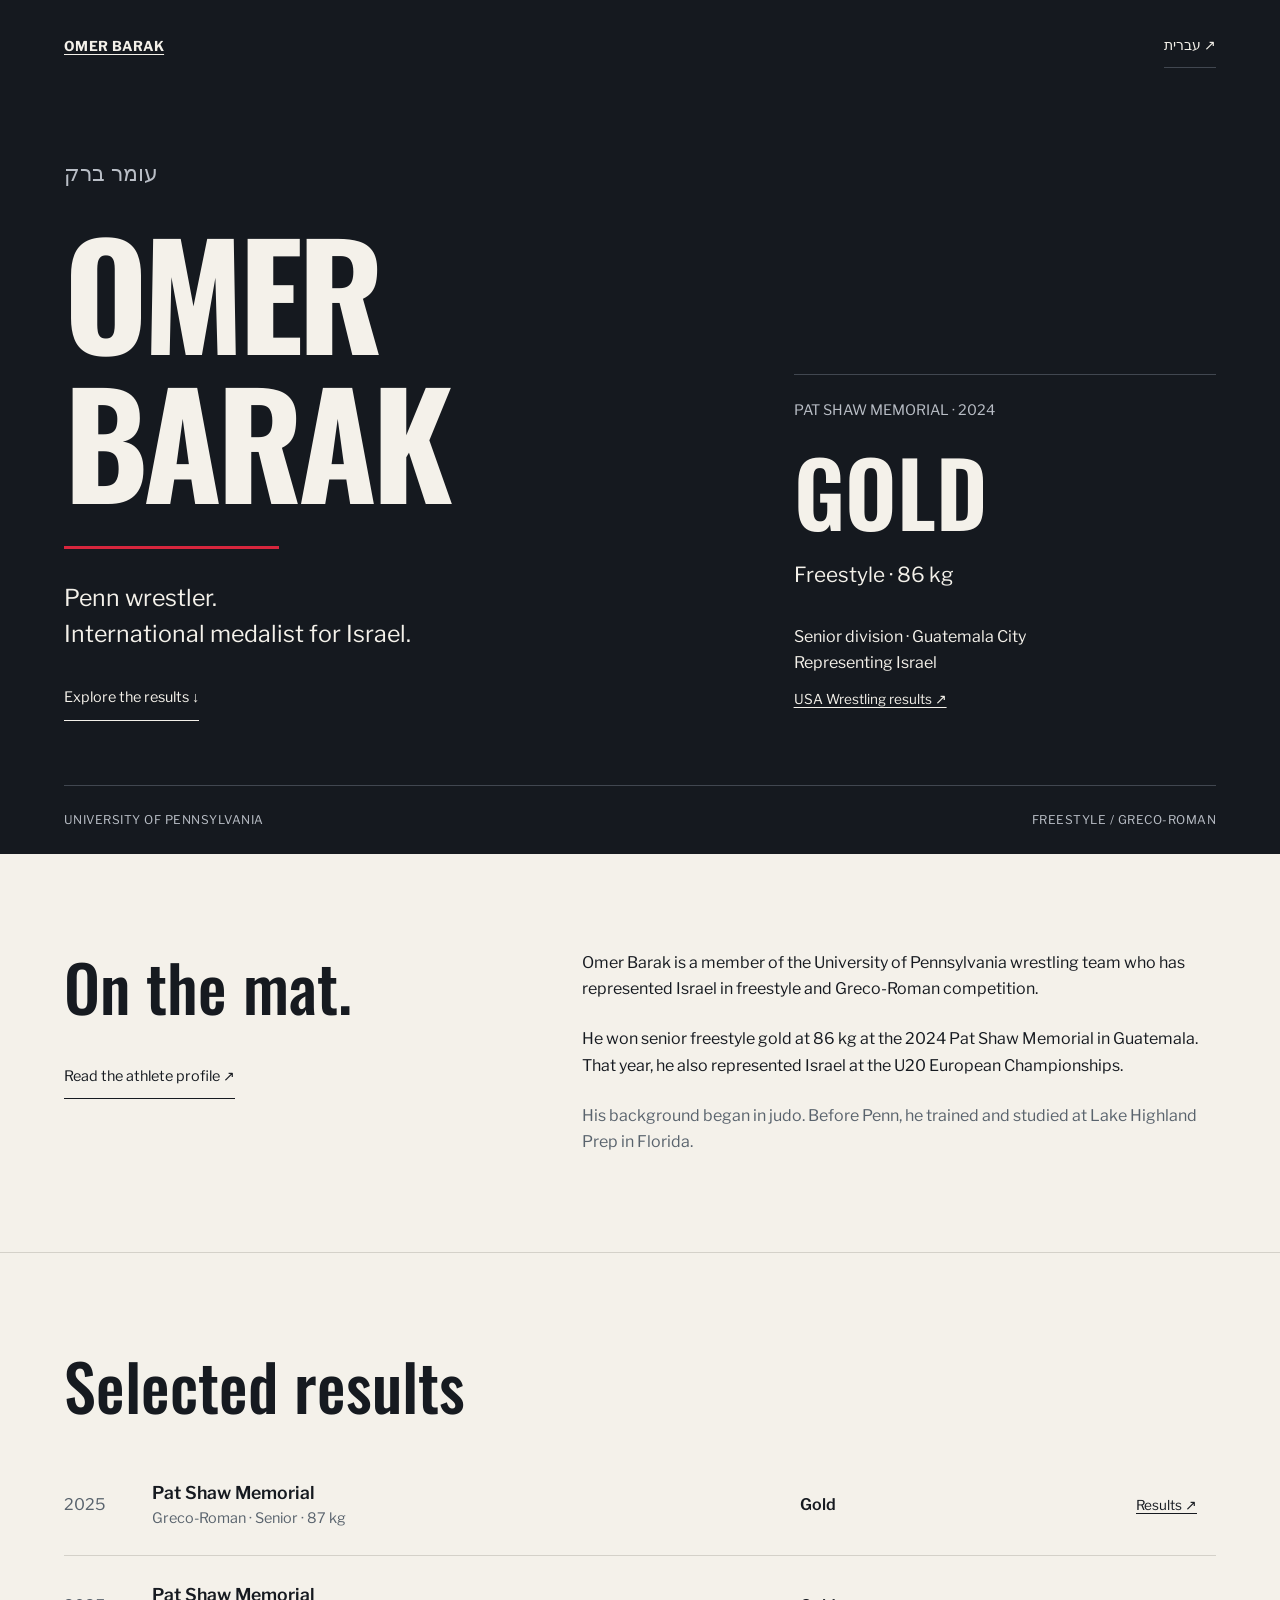
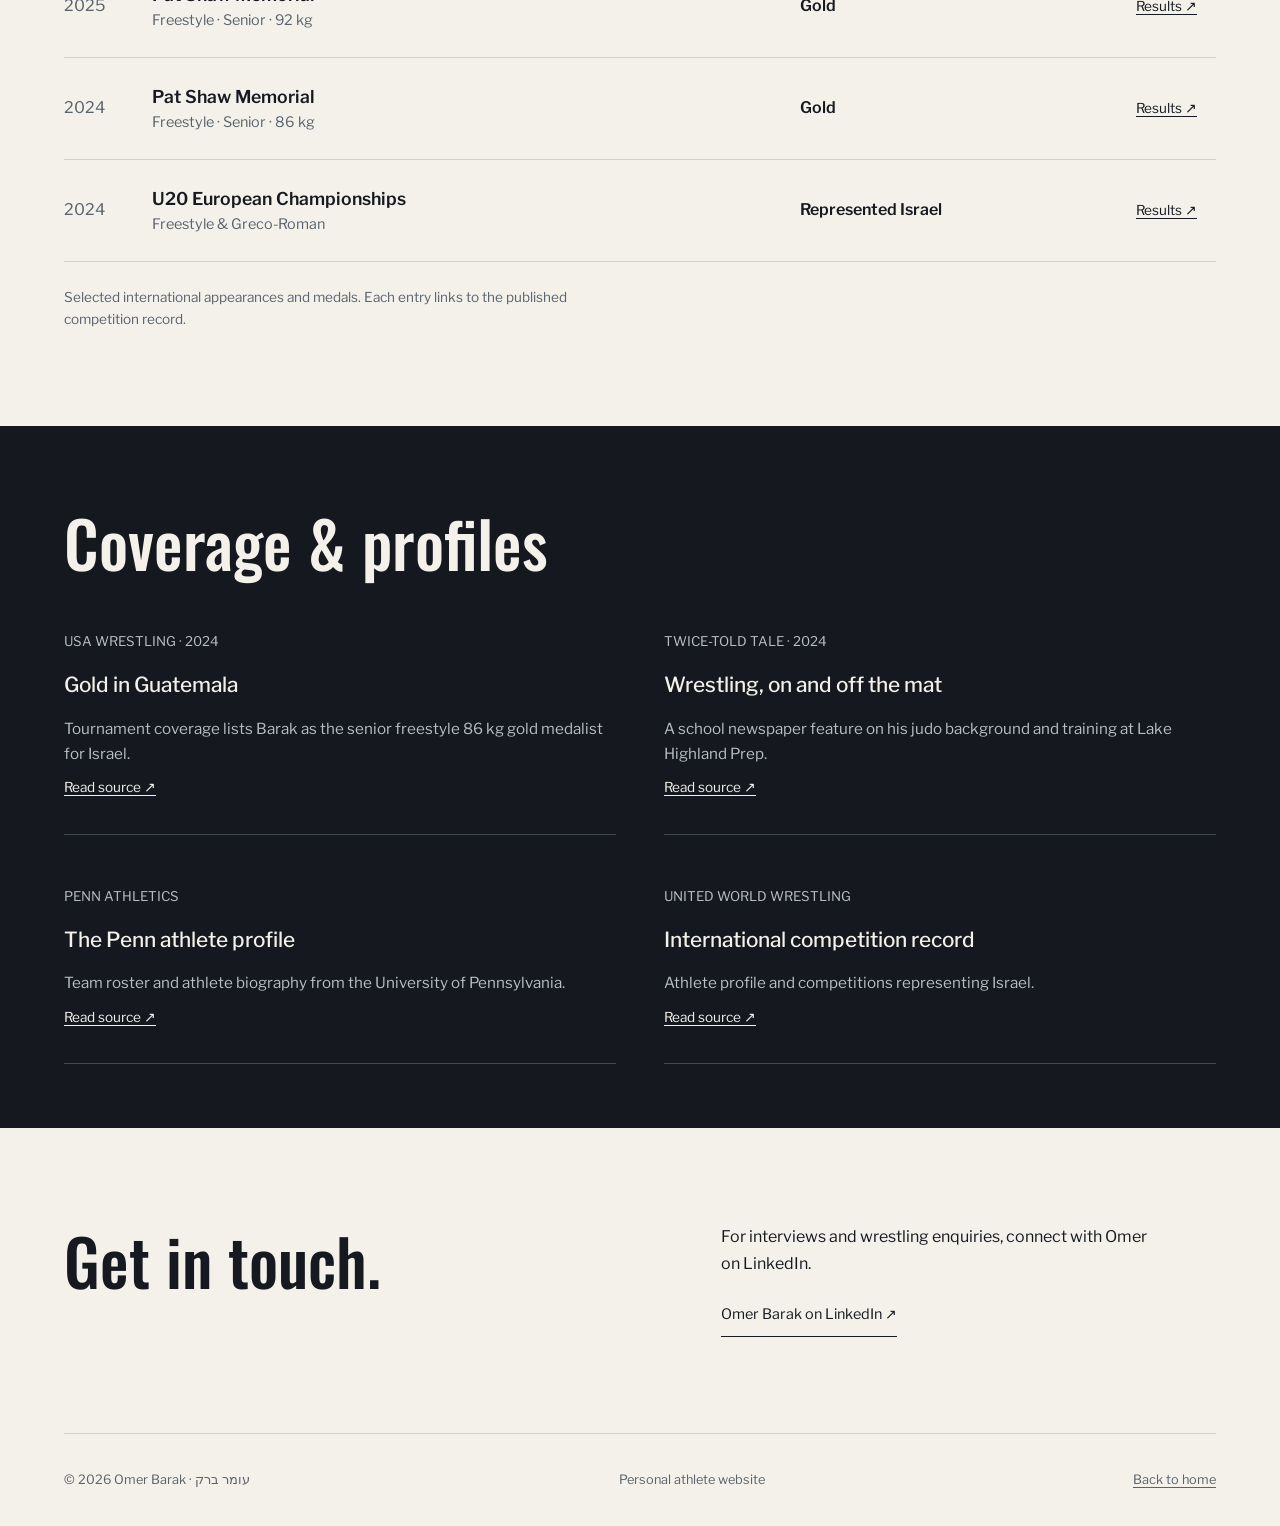
==== index.html @ 81576418 "Build bilingual Omer Barak athlete website" ====
<!doctype html>
<html lang="en" dir="ltr">
<head><meta charset="utf-8"><meta name="viewport" content="width=device-width,initial-scale=1">
<title>Omer Barak | Penn wrestler &amp; international medalist for Israel</title><meta name="description" content="Omer Barak (עומר ברק), Penn wrestler and international medalist for Israel. Explore his biography, official competition results and published coverage."><meta name="robots" content="index,follow">
<link rel="canonical" href="https://omerbarak2005.github.io/omer-barak-wrestling/"><link rel="alternate" hreflang="en" href="https://omerbarak2005.github.io/omer-barak-wrestling/"><link rel="alternate" hreflang="he" href="https://omerbarak2005.github.io/omer-barak-wrestling/he/"><link rel="alternate" hreflang="x-default" href="https://omerbarak2005.github.io/omer-barak-wrestling/">
<meta property="og:type" content="profile"><meta property="og:title" content="Omer Barak | Penn wrestler &amp; international medalist for Israel"><meta property="og:description" content="Omer Barak (עומר ברק), Penn wrestler and international medalist for Israel. Explore his biography, official competition results and published coverage."><meta property="og:url" content="https://omerbarak2005.github.io/omer-barak-wrestling/"><meta property="og:site_name" content="Omer Barak"><meta property="og:locale" content="en_US"><meta name="twitter:card" content="summary_large_image"><meta property="og:image" content="https://omerbarak2005.github.io/omer-barak-wrestling/social.png"><meta property="og:image:width" content="1200"><meta property="og:image:height" content="630"><meta property="og:image:alt" content="Omer Barak, Penn wrestling and Israel">
<link rel="icon" href="favicon.svg" type="image/svg+xml"><link rel="preconnect" href="https://fonts.googleapis.com"><link rel="preconnect" href="https://fonts.gstatic.com" crossorigin><link href="https://fonts.googleapis.com/css2?family=Libre+Franklin:wght@400;500;600;700&family=Oswald:wght@500;600;700&display=swap" rel="stylesheet"><link rel="stylesheet" href="style.css">
<script type="application/ld+json">{"@context": "https://schema.org", "@graph": [{"@type": "Person", "@id": "https://omerbarak2005.github.io/omer-barak-wrestling/#omer-barak", "name": "Omer Barak", "alternateName": "עומר ברק", "url": "https://omerbarak2005.github.io/omer-barak-wrestling/", "description": "Penn wrestler who has represented Israel internationally.", "memberOf": {"@type": "SportsTeam", "name": "University of Pennsylvania Wrestling"}, "sameAs": ["https://pennathletics.com/sports/wrestling/roster/omer-barak/26127", "https://uww.org/athletes-results/omer-barak-195682-profile", "https://www.linkedin.com/in/omerbarak2005"]}, {"@type": "ProfilePage", "@id": "https://omerbarak2005.github.io/omer-barak-wrestling/#page", "url": "https://omerbarak2005.github.io/omer-barak-wrestling/", "inLanguage": "en", "name": "Omer Barak | Penn wrestler & international medalist for Israel", "mainEntity": {"@id": "https://omerbarak2005.github.io/omer-barak-wrestling/#omer-barak"}}]}</script></head>
<body><a class="skip" href="#main">Skip to content</a>
<div class="dark"><header class="wrap nav"><a class="wordmark" href="./" dir="ltr">OMER BARAK</a><a class="lang" href="he/" lang="he">עברית ↗</a></header></div>
<main id="main"><div class="dark"><section class="wrap hero" aria-label="Athlete profile"><div><p class="name-he" lang="he">עומר ברק</p><h1 dir="ltr"><span>OMER</span><span>BARAK</span></h1><div class="baseline"></div><p class="lead">Penn wrestler.<br>International medalist for Israel.</p><a href="#results" class="button">Explore the results ↓</a></div><aside class="result-focus"><p class="event">PAT SHAW MEMORIAL · 2024</p><strong>GOLD</strong><p class="weight">Freestyle · 86 kg</p><p>Senior division · Guatemala City<br>Representing Israel</p><a href="https://www.themat.com/news/2024/june/08/lavallee-conner-claim-golds-as-five-usa-athletes-win-medal-at-pat-shaw-memorial-in-guatemala" class="source">USA Wrestling results ↗</a></aside></section><div class="wrap"><div class="hero-bottom"><span>UNIVERSITY OF PENNSYLVANIA</span><span>FREESTYLE / GRECO-ROMAN</span></div></div></div>
<section class="wrap section intro"><div><h2>On the mat.</h2><a href="profile/" class="button">Read the athlete profile ↗</a></div><div><p>Omer Barak is a member of the University of Pennsylvania wrestling team who has represented Israel in freestyle and Greco-Roman competition.</p><p>He won senior freestyle gold at 86 kg at the 2024 Pat Shaw Memorial in Guatemala. That year, he also represented Israel at the U20 European Championships.</p><p class="secondary">His background began in judo. Before Penn, he trained and studied at Lake Highland Prep in Florida.</p></div></section>
<section class="wrap section results" id="results"><h2>Selected results</h2><div class="result-row"><span class="result-year">2025</span><div class="result-main"><h3>Pat Shaw Memorial</h3><p>Greco-Roman · Senior · 87 kg</p></div><span class="placing">Gold</span><a href="https://whatsmat.uww.org/daten.php?spid=5191899110E047649A017F557B4423ED" class="source">Results ↗</a></div><div class="result-row"><span class="result-year">2025</span><div class="result-main"><h3>Pat Shaw Memorial</h3><p>Freestyle · Senior · 92 kg</p></div><span class="placing">Gold</span><a href="https://whatsmat.uww.org/daten.php?spid=5191899110E047649A017F557B4423ED" class="source">Results ↗</a></div><div class="result-row"><span class="result-year">2024</span><div class="result-main"><h3>Pat Shaw Memorial</h3><p>Freestyle · Senior · 86 kg</p></div><span class="placing">Gold</span><a href="https://www.themat.com/news/2024/june/08/lavallee-conner-claim-golds-as-five-usa-athletes-win-medal-at-pat-shaw-memorial-in-guatemala" class="source">Results ↗</a></div><div class="result-row"><span class="result-year">2024</span><div class="result-main"><h3>U20 European Championships</h3><p>Freestyle & Greco-Roman</p></div><span class="placing">Represented Israel</span><a href="https://whatsmat.uww.org/daten.php?spid=5191899110E047649A017F557B4423ED" class="source">Results ↗</a></div><p class="section-note">Selected international appearances and medals. Each entry links to the published competition record.</p></section>
<section class="dark coverage"><div class="wrap"><h2>Coverage & profiles</h2><div class="coverage-grid"><div class="coverage-item"><small>USA WRESTLING · 2024</small><h3>Gold in Guatemala</h3><p>Tournament coverage lists Barak as the senior freestyle 86 kg gold medalist for Israel.</p><a href="https://www.themat.com/news/2024/june/08/lavallee-conner-claim-golds-as-five-usa-athletes-win-medal-at-pat-shaw-memorial-in-guatemala" class="source">Read source ↗</a></div><div class="coverage-item"><small>TWICE-TOLD TALE · 2024</small><h3>Wrestling, on and off the mat</h3><p>A school newspaper feature on his judo background and training at Lake Highland Prep.</p><a href="https://resources.finalsite.net/images/v1709041255/lhpsorg/sykvbr8eqyfkzq1mrn2i/Twice-ToldTale-March-2024.pdf#page=8" class="source">Read source ↗</a></div><div class="coverage-item"><small>PENN ATHLETICS</small><h3>The Penn athlete profile</h3><p>Team roster and athlete biography from the University of Pennsylvania.</p><a href="https://pennathletics.com/sports/wrestling/roster/omer-barak/26127" class="source">Read source ↗</a></div><div class="coverage-item"><small>UNITED WORLD WRESTLING</small><h3>International competition record</h3><p>Athlete profile and competitions representing Israel.</p><a href="https://uww.org/athletes-results/omer-barak-195682-profile" class="source">Read source ↗</a></div></div></div></section>
<section class="wrap section contact"><h2>Get in touch.</h2><div><p>For interviews and wrestling enquiries, connect with Omer on LinkedIn.</p><a href="https://www.linkedin.com/in/omerbarak2005" class="button">Omer Barak on LinkedIn ↗</a></div></section></main>
<div class="wrap"><footer><span dir="ltr">© 2026 Omer Barak · עומר ברק</span><span>Personal athlete website</span><a href="./" class="">Back to home</a></footer></div></body></html>
---- style.css ----
/* Hallmark: Split Studio; editorial; Founder/Sport; N9 edge nav; Ft2 inline footer.
   Audience: people researching Omer; purpose: athlete identity and sourced results.
   Pre-emit critique: P5 H5 E4 S4 R5 V4. */
@import url('./tokens.css');
* { box-sizing: border-box; }
html { overflow-x: clip; scroll-behavior: smooth; }
body { margin: 0; overflow-x: clip; color: var(--color-ink); background: var(--color-paper); font-family: var(--font-body); font-size: 1rem; line-height: 1.65; -webkit-font-smoothing: antialiased; }
body:lang(he) { font-family: var(--font-hebrew); }
a { color: inherit; text-underline-offset: .25em; }
a:hover { text-decoration-thickness: 2px; }
a:active { opacity: .75; }
a:focus-visible { outline: 3px solid var(--color-focus); outline-offset: 5px; }
a[aria-disabled=true] { opacity: .5; pointer-events: none; }
h1,h2,h3,p,figure { margin: 0; }
h1,h2,h3 { font-style: normal; text-wrap: balance; overflow-wrap: anywhere; min-width: 0; }
p { text-wrap: pretty; }
.wrap { width: min(100%, 1440px); margin-inline: auto; padding-inline: var(--gutter); }
.dark { background: var(--color-dark); color: var(--color-paper); }
.skip { position: absolute; inset-block-start: -100px; inset-inline-start: var(--gutter); background: var(--color-paper); color: var(--color-ink); padding: var(--space-sm); z-index: 10; }
.skip:focus { inset-block-start: var(--space-sm); }
.nav { display: flex; align-items: center; justify-content: space-between; gap: var(--space-sm); padding-block: var(--space-md); }
.wordmark { font-weight: 700; font-size: .85rem; letter-spacing: .03em; }
.nav a, .button, footer a { display: inline-flex; align-items: center; min-height: 44px; white-space: nowrap; }
.lang { font-size: .9rem; text-decoration: none; border-bottom: 1px solid var(--color-dark-rule); }
.hero { padding-block: var(--space-xl) var(--space-2xl); display: grid; gap: var(--space-xl); }
.hero h1 { font-family: var(--font-display); font-size: clamp(5rem, 11.2vw, 10.75rem); font-weight: 700; line-height: 1.04; letter-spacing: -.035em; }
.hero h1 span { display: block; }
.name-he { font-family: var(--font-hebrew); font-size: 1.35rem; color: var(--color-muted-dark); margin-block-end: var(--space-md); }
.baseline { width: 34%; height: 3px; background: var(--color-accent); margin-block: var(--space-lg); }
.lead { font-size: clamp(1.1rem, 2vw, 1.45rem); max-width: 32rem; line-height: 1.55; }
.hero .button { margin-block-start: var(--space-md); }
.button { text-decoration: none; gap: var(--space-sm); padding-block: var(--space-xs); font-size: .9rem; border-bottom: 1px solid currentColor; transition: transform var(--dur-micro) var(--ease-out); }
.button:active { transform: scale(.96); }
.result-focus { align-self: end; border-top: 1px solid var(--color-dark-rule); padding-block-start: var(--space-md); }
.result-focus .event { color: var(--color-muted-dark); font-size: .9rem; }
.result-focus strong { display: block; font-family: var(--font-display); font-size: clamp(4.5rem, 7vw, 7rem); font-weight: 600; line-height: 1.15; margin-block: var(--space-sm); }
.result-focus .weight { font-size: 1.3rem; margin-block-end: var(--space-lg); }
.source { display: inline-flex; min-height: 44px; align-items: center; font-size: .85rem; }
.hero-bottom { display: flex; justify-content: space-between; gap: var(--space-sm); flex-wrap: wrap; border-top: 1px solid var(--color-dark-rule); padding-block: var(--space-md); color: var(--color-muted-dark); font-size: .75rem; letter-spacing: .04em; }
.section { padding-block: var(--space-2xl); }
.section h2 { font-family: var(--font-display); font-size: clamp(2.5rem, 5vw, 4rem); font-weight: 500; line-height: 1.15; margin-block-end: var(--space-lg); }
:lang(he) .section h2, :lang(he) .article h1 { font-family: var(--font-hebrew); font-weight: 700; }
.intro { display: grid; gap: var(--space-lg); }
.intro p { max-width: 60ch; }
.intro p+p { margin-block-start: var(--space-md); }
.secondary { color: var(--color-muted); }
.results { border-top: 1px solid var(--color-rule); }
.result-row { display: grid; grid-template-columns: 3.5rem minmax(0,1fr); gap: var(--space-xs) var(--space-md); padding-block: var(--space-md); border-bottom: 1px solid var(--color-rule); font-variant-numeric: tabular-nums; }
.result-year { color: var(--color-muted); }
.result-main h3 { font-size: 1.1rem; font-weight: 600; }
.result-main p { color: var(--color-muted); font-size: .9rem; }
.placing { grid-column: 2; font-weight: 600; }
.result-row .source { grid-column: 2; }
.section-note { font-size: .85rem; color: var(--color-muted); margin-block-start: var(--space-md); max-width: 65ch; }
.coverage { padding-block: var(--space-2xl); }
.coverage h2 { font-family: var(--font-display); font-size: clamp(2.5rem,5vw,4rem); font-weight: 500; margin-block-end: var(--space-lg); }
.coverage:lang(he) h2 { font-family: var(--font-hebrew); }
.coverage-grid { display: grid; gap: var(--space-lg); }
.coverage-item { padding-block-end: var(--space-md); border-bottom: 1px solid var(--color-dark-rule); }
.coverage-item small { color: var(--color-muted-dark); }
.coverage-item h3 { font-size: 1.3rem; margin-block: var(--space-sm); line-height: 1.4; font-weight: 500; }
.coverage-item p { color: var(--color-muted-dark); font-size: .95rem; }
.contact { display: flex; justify-content: space-between; align-items: start; flex-wrap: wrap; gap: var(--space-lg); }
.contact h2 { margin: 0; }
.contact p { max-width: 45ch; margin-block-end: var(--space-sm); }
footer { border-top: 1px solid var(--color-rule); display: flex; flex-wrap: wrap; justify-content: space-between; align-items: center; gap: var(--space-sm); padding-block: var(--space-md); font-size: .8rem; color: var(--color-muted); }
.article { max-width: 54rem; margin: auto; padding-block: var(--space-2xl); }
.article h1 { font-family: var(--font-display); font-size: clamp(2.5rem,6vw,4.8rem); line-height: 1.15; margin-block: var(--space-md) var(--space-xl); }
.article p { margin-block: var(--space-md); max-width: 65ch; }
.article .byline { color: var(--color-muted); font-size: .85rem; }
.article h2 { font-size: 1.35rem; margin-block-start: var(--space-xl); }
.article li { margin-block: var(--space-sm); }
@media(min-width:48rem) {
 .hero { grid-template-columns: minmax(0,1.5fr) minmax(0,1fr); gap: var(--space-3xl); padding-block: var(--space-2xl); }
 .intro { grid-template-columns: minmax(0,1fr) minmax(0,1.5fr); gap: var(--space-3xl); }
 .result-row { grid-template-columns: 4rem minmax(0,2fr) minmax(0,1fr) 5rem; align-items:center; }
 .placing,.result-row .source { grid-column: auto; }
 .coverage-grid { grid-template-columns: repeat(2,minmax(0,1fr)); gap: var(--space-xl); }
 .section { padding-block: var(--space-3xl); }
}
@media(prefers-reduced-motion:reduce) { html { scroll-behavior:auto; } *,*::before,*::after { transition:none!important; animation:none!important; } .button:active { transform:none; } }
@media print { .dark { background:var(--color-paper); color:var(--color-ink); } .nav,.hero-bottom,.button { display:none; } .section,.coverage { padding-block:var(--space-lg); } }
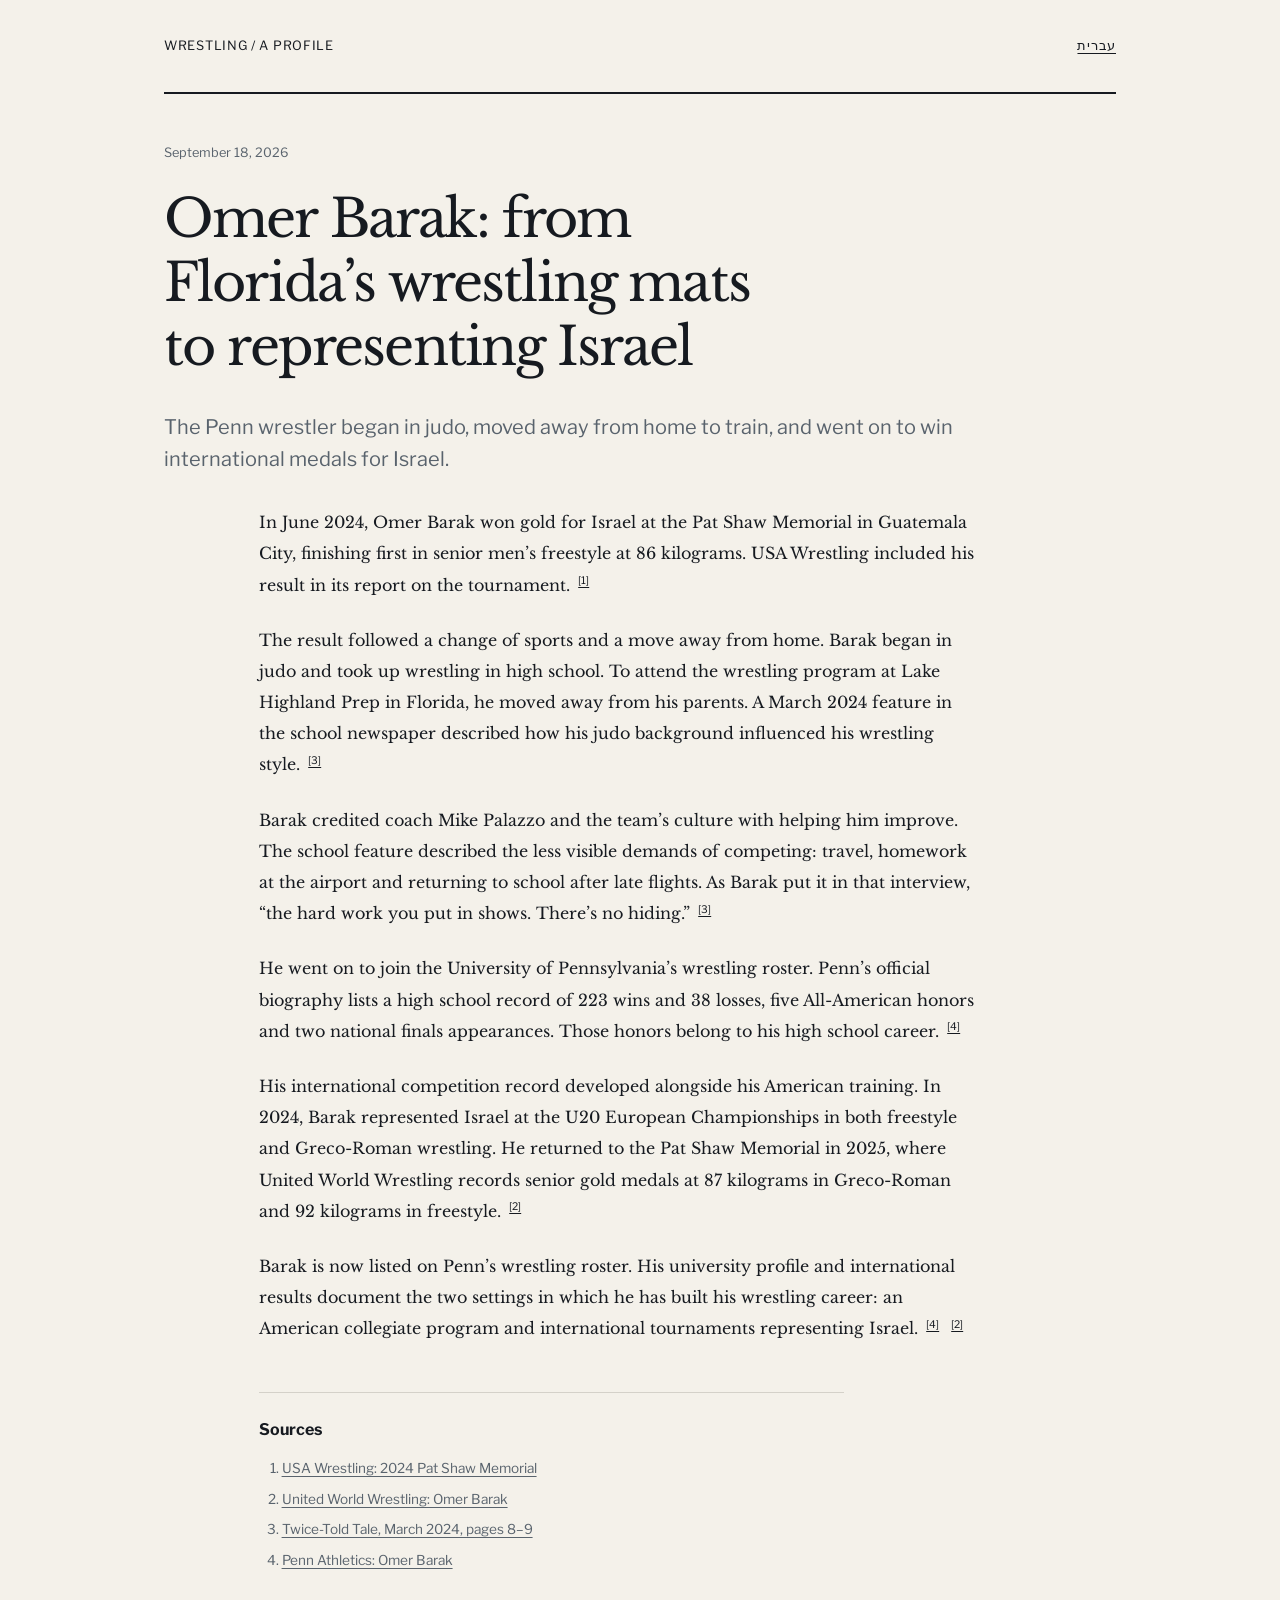
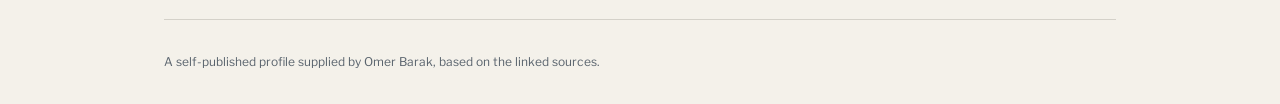
==== commit 6e897d81: "Replace athlete portfolio with bilingual feature article" ====
--- a/index.html
+++ b/index.html
@@ -1,16 +1,6 @@
-<!doctype html>
-<html lang="en" dir="ltr">
-<head><meta charset="utf-8"><meta name="viewport" content="width=device-width,initial-scale=1">
-<title>Omer Barak | Penn wrestler &amp; international medalist for Israel</title><meta name="description" content="Omer Barak (עומר ברק), Penn wrestler and international medalist for Israel. Explore his biography, official competition results and published coverage."><meta name="robots" content="index,follow">
-<link rel="canonical" href="https://omerbarak2005.github.io/omer-barak-wrestling/"><link rel="alternate" hreflang="en" href="https://omerbarak2005.github.io/omer-barak-wrestling/"><link rel="alternate" hreflang="he" href="https://omerbarak2005.github.io/omer-barak-wrestling/he/"><link rel="alternate" hreflang="x-default" href="https://omerbarak2005.github.io/omer-barak-wrestling/">
-<meta property="og:type" content="profile"><meta property="og:title" content="Omer Barak | Penn wrestler &amp; international medalist for Israel"><meta property="og:description" content="Omer Barak (עומר ברק), Penn wrestler and international medalist for Israel. Explore his biography, official competition results and published coverage."><meta property="og:url" content="https://omerbarak2005.github.io/omer-barak-wrestling/"><meta property="og:site_name" content="Omer Barak"><meta property="og:locale" content="en_US"><meta name="twitter:card" content="summary_large_image"><meta property="og:image" content="https://omerbarak2005.github.io/omer-barak-wrestling/social.png"><meta property="og:image:width" content="1200"><meta property="og:image:height" content="630"><meta property="og:image:alt" content="Omer Barak, Penn wrestling and Israel">
-<link rel="icon" href="favicon.svg" type="image/svg+xml"><link rel="preconnect" href="https://fonts.googleapis.com"><link rel="preconnect" href="https://fonts.gstatic.com" crossorigin><link href="https://fonts.googleapis.com/css2?family=Libre+Franklin:wght@400;500;600;700&family=Oswald:wght@500;600;700&display=swap" rel="stylesheet"><link rel="stylesheet" href="style.css">
-<script type="application/ld+json">{"@context": "https://schema.org", "@graph": [{"@type": "Person", "@id": "https://omerbarak2005.github.io/omer-barak-wrestling/#omer-barak", "name": "Omer Barak", "alternateName": "עומר ברק", "url": "https://omerbarak2005.github.io/omer-barak-wrestling/", "description": "Penn wrestler who has represented Israel internationally.", "memberOf": {"@type": "SportsTeam", "name": "University of Pennsylvania Wrestling"}, "sameAs": ["https://pennathletics.com/sports/wrestling/roster/omer-barak/26127", "https://uww.org/athletes-results/omer-barak-195682-profile", "https://www.linkedin.com/in/omerbarak2005"]}, {"@type": "ProfilePage", "@id": "https://omerbarak2005.github.io/omer-barak-wrestling/#page", "url": "https://omerbarak2005.github.io/omer-barak-wrestling/", "inLanguage": "en", "name": "Omer Barak | Penn wrestler & international medalist for Israel", "mainEntity": {"@id": "https://omerbarak2005.github.io/omer-barak-wrestling/#omer-barak"}}]}</script></head>
-<body><a class="skip" href="#main">Skip to content</a>
-<div class="dark"><header class="wrap nav"><a class="wordmark" href="./" dir="ltr">OMER BARAK</a><a class="lang" href="he/" lang="he">עברית ↗</a></header></div>
-<main id="main"><div class="dark"><section class="wrap hero" aria-label="Athlete profile"><div><p class="name-he" lang="he">עומר ברק</p><h1 dir="ltr"><span>OMER</span><span>BARAK</span></h1><div class="baseline"></div><p class="lead">Penn wrestler.<br>International medalist for Israel.</p><a href="#results" class="button">Explore the results ↓</a></div><aside class="result-focus"><p class="event">PAT SHAW MEMORIAL · 2024</p><strong>GOLD</strong><p class="weight">Freestyle · 86 kg</p><p>Senior division · Guatemala City<br>Representing Israel</p><a href="https://www.themat.com/news/2024/june/08/lavallee-conner-claim-golds-as-five-usa-athletes-win-medal-at-pat-shaw-memorial-in-guatemala" class="source">USA Wrestling results ↗</a></aside></section><div class="wrap"><div class="hero-bottom"><span>UNIVERSITY OF PENNSYLVANIA</span><span>FREESTYLE / GRECO-ROMAN</span></div></div></div>
-<section class="wrap section intro"><div><h2>On the mat.</h2><a href="profile/" class="button">Read the athlete profile ↗</a></div><div><p>Omer Barak is a member of the University of Pennsylvania wrestling team who has represented Israel in freestyle and Greco-Roman competition.</p><p>He won senior freestyle gold at 86 kg at the 2024 Pat Shaw Memorial in Guatemala. That year, he also represented Israel at the U20 European Championships.</p><p class="secondary">His background began in judo. Before Penn, he trained and studied at Lake Highland Prep in Florida.</p></div></section>
-<section class="wrap section results" id="results"><h2>Selected results</h2><div class="result-row"><span class="result-year">2025</span><div class="result-main"><h3>Pat Shaw Memorial</h3><p>Greco-Roman · Senior · 87 kg</p></div><span class="placing">Gold</span><a href="https://whatsmat.uww.org/daten.php?spid=5191899110E047649A017F557B4423ED" class="source">Results ↗</a></div><div class="result-row"><span class="result-year">2025</span><div class="result-main"><h3>Pat Shaw Memorial</h3><p>Freestyle · Senior · 92 kg</p></div><span class="placing">Gold</span><a href="https://whatsmat.uww.org/daten.php?spid=5191899110E047649A017F557B4423ED" class="source">Results ↗</a></div><div class="result-row"><span class="result-year">2024</span><div class="result-main"><h3>Pat Shaw Memorial</h3><p>Freestyle · Senior · 86 kg</p></div><span class="placing">Gold</span><a href="https://www.themat.com/news/2024/june/08/lavallee-conner-claim-golds-as-five-usa-athletes-win-medal-at-pat-shaw-memorial-in-guatemala" class="source">Results ↗</a></div><div class="result-row"><span class="result-year">2024</span><div class="result-main"><h3>U20 European Championships</h3><p>Freestyle & Greco-Roman</p></div><span class="placing">Represented Israel</span><a href="https://whatsmat.uww.org/daten.php?spid=5191899110E047649A017F557B4423ED" class="source">Results ↗</a></div><p class="section-note">Selected international appearances and medals. Each entry links to the published competition record.</p></section>
-<section class="dark coverage"><div class="wrap"><h2>Coverage & profiles</h2><div class="coverage-grid"><div class="coverage-item"><small>USA WRESTLING · 2024</small><h3>Gold in Guatemala</h3><p>Tournament coverage lists Barak as the senior freestyle 86 kg gold medalist for Israel.</p><a href="https://www.themat.com/news/2024/june/08/lavallee-conner-claim-golds-as-five-usa-athletes-win-medal-at-pat-shaw-memorial-in-guatemala" class="source">Read source ↗</a></div><div class="coverage-item"><small>TWICE-TOLD TALE · 2024</small><h3>Wrestling, on and off the mat</h3><p>A school newspaper feature on his judo background and training at Lake Highland Prep.</p><a href="https://resources.finalsite.net/images/v1709041255/lhpsorg/sykvbr8eqyfkzq1mrn2i/Twice-ToldTale-March-2024.pdf#page=8" class="source">Read source ↗</a></div><div class="coverage-item"><small>PENN ATHLETICS</small><h3>The Penn athlete profile</h3><p>Team roster and athlete biography from the University of Pennsylvania.</p><a href="https://pennathletics.com/sports/wrestling/roster/omer-barak/26127" class="source">Read source ↗</a></div><div class="coverage-item"><small>UNITED WORLD WRESTLING</small><h3>International competition record</h3><p>Athlete profile and competitions representing Israel.</p><a href="https://uww.org/athletes-results/omer-barak-195682-profile" class="source">Read source ↗</a></div></div></div></section>
-<section class="wrap section contact"><h2>Get in touch.</h2><div><p>For interviews and wrestling enquiries, connect with Omer on LinkedIn.</p><a href="https://www.linkedin.com/in/omerbarak2005" class="button">Omer Barak on LinkedIn ↗</a></div></section></main>
-<div class="wrap"><footer><span dir="ltr">© 2026 Omer Barak · עומר ברק</span><span>Personal athlete website</span><a href="./" class="">Back to home</a></footer></div></body></html>+<!doctype html><html lang="en" dir="ltr"><head>
+<meta charset="utf-8"><meta name="viewport" content="width=device-width,initial-scale=1"><title>Omer Barak: from Florida’s wrestling mats to representing Israel</title><meta name="description" content="The Penn wrestler began in judo, moved away from home to train, and went on to win international medals for Israel."><meta name="robots" content="index,follow"><link rel="canonical" href="https://omerbarak2005.github.io/omer-barak-wrestling/"><link rel="alternate" hreflang="en" href="https://omerbarak2005.github.io/omer-barak-wrestling/"><link rel="alternate" hreflang="he" href="https://omerbarak2005.github.io/omer-barak-wrestling/he/"><link rel="alternate" hreflang="x-default" href="https://omerbarak2005.github.io/omer-barak-wrestling/">
+<meta property="og:type" content="article"><meta property="og:title" content="Omer Barak: from Florida’s wrestling mats to representing Israel"><meta property="og:description" content="The Penn wrestler began in judo, moved away from home to train, and went on to win international medals for Israel."><meta property="og:url" content="https://omerbarak2005.github.io/omer-barak-wrestling/"><meta property="og:image" content="https://omerbarak2005.github.io/omer-barak-wrestling/social.png"><meta property="og:image:width" content="1200"><meta property="og:image:height" content="630"><meta name="twitter:card" content="summary_large_image"><link rel="icon" href="./favicon.svg"><link rel="preconnect" href="https://fonts.googleapis.com"><link rel="preconnect" href="https://fonts.gstatic.com" crossorigin><link href="https://fonts.googleapis.com/css2?family=Libre+Baskerville:wght@400;700&family=Libre+Franklin:wght@400;500;600;700&display=swap" rel="stylesheet"><link rel="stylesheet" href="./style.css"><script type="application/ld+json">{"@context": "https://schema.org", "@type": "Article", "headline": "Omer Barak: from Florida’s wrestling mats to representing Israel", "description": "The Penn wrestler began in judo, moved away from home to train, and went on to win international medals for Israel.", "inLanguage": "en", "datePublished": "2026-09-18", "dateModified": "2026-09-18", "mainEntityOfPage": "https://omerbarak2005.github.io/omer-barak-wrestling/", "about": {"@type": "Person", "name": "Omer Barak", "alternateName": "עומר ברק", "sameAs": ["https://pennathletics.com/sports/wrestling/roster/omer-barak/26127", "https://whatsmat.uww.org/daten.php?spid=5191899110E047649A017F557B4423ED"]}, "publisher": {"@type": "Person", "name": "Omer Barak"}, "image": "https://omerbarak2005.github.io/omer-barak-wrestling/social.png"}</script></head>
+<body class="feature-page"><a class="skip" href="#main">Skip to article</a><div class="feature-shell"><header class="feature-masthead"><span>WRESTLING / A PROFILE</span><a href="he/" lang="he">עברית</a></header>
+<main id="main"><article><header class="feature-title"><p class="feature-date">September 18, 2026</p><h1>Omer Barak: from Florida’s wrestling mats to representing Israel</h1><p class="feature-deck">The Penn wrestler began in judo, moved away from home to train, and went on to win international medals for Israel.</p></header><div class="feature-prose"><p>In June 2024, Omer Barak won gold for Israel at the Pat Shaw Memorial in Guatemala City, finishing first in senior men’s freestyle at 86 kilograms. USA Wrestling included his result in its report on the tournament.<sup><a href="#source-1" aria-label="Source 1">[1]</a></sup></p><p>The result followed a change of sports and a move away from home. Barak began in judo and took up wrestling in high school. To attend the wrestling program at Lake Highland Prep in Florida, he moved away from his parents. A March 2024 feature in the school newspaper described how his judo background influenced his wrestling style.<sup><a href="#source-3" aria-label="Source 3">[3]</a></sup></p><p>Barak credited coach Mike Palazzo and the team’s culture with helping him improve. The school feature described the less visible demands of competing: travel, homework at the airport and returning to school after late flights. As Barak put it in that interview, “the hard work you put in shows. There’s no hiding.”<sup><a href="#source-3" aria-label="Source 3">[3]</a></sup></p><p>He went on to join the University of Pennsylvania’s wrestling roster. Penn’s official biography lists a high school record of 223 wins and 38 losses, five All-American honors and two national finals appearances. Those honors belong to his high school career.<sup><a href="#source-4" aria-label="Source 4">[4]</a></sup></p><p>His international competition record developed alongside his American training. In 2024, Barak represented Israel at the U20 European Championships in both freestyle and Greco-Roman wrestling. He returned to the Pat Shaw Memorial in 2025, where United World Wrestling records senior gold medals at 87 kilograms in Greco-Roman and 92 kilograms in freestyle.<sup><a href="#source-2" aria-label="Source 2">[2]</a></sup></p><p>Barak is now listed on Penn’s wrestling roster. His university profile and international results document the two settings in which he has built his wrestling career: an American collegiate program and international tournaments representing Israel.<sup><a href="#source-4" aria-label="Source 4">[4]</a></sup><sup><a href="#source-2" aria-label="Source 2">[2]</a></sup></p></div><aside class="feature-sources"><h2>Sources</h2><ol><li id="source-1"><a href="https://www.themat.com/news/2024/june/08/lavallee-conner-claim-golds-as-five-usa-athletes-win-medal-at-pat-shaw-memorial-in-guatemala">USA Wrestling: 2024 Pat Shaw Memorial</a></li><li id="source-2"><a href="https://whatsmat.uww.org/daten.php?spid=5191899110E047649A017F557B4423ED">United World Wrestling: Omer Barak</a></li><li id="source-3"><a href="https://resources.finalsite.net/images/v1709041255/lhpsorg/sykvbr8eqyfkzq1mrn2i/Twice-ToldTale-March-2024.pdf#page=8">Twice-Told Tale, March 2024, pages 8–9</a></li><li id="source-4"><a href="https://pennathletics.com/sports/wrestling/roster/omer-barak/26127">Penn Athletics: Omer Barak</a></li></ol></aside></article></main>
+<footer class="feature-footer"><p>A self-published profile supplied by Omer Barak, based on the linked sources.</p></footer></div></body></html>
--- a/style.css
+++ b/style.css
@@ -1,5 +1,5 @@
-/* Hallmark: Split Studio; editorial; Founder/Sport; N9 edge nav; Ft2 inline footer.
-   Audience: people researching Omer; purpose: athlete identity and sourced results.
+/* Hallmark: Long Document; editorial article; compact masthead and source colophon.
+   Audience: readers researching Omer; purpose: a continuous biographical story.
    Pre-emit critique: P5 H5 E4 S4 R5 V4. */
 @import url('./tokens.css');
 * { box-sizing: border-box; }
@@ -80,3 +80,26 @@
 }
 @media(prefers-reduced-motion:reduce) { html { scroll-behavior:auto; } *,*::before,*::after { transition:none!important; animation:none!important; } .button:active { transform:none; } }
 @media print { .dark { background:var(--color-paper); color:var(--color-ink); } .nav,.hero-bottom,.button { display:none; } .section,.coverage { padding-block:var(--space-lg); } }
+
+/* Article presentation. Existing layout rules remain available in version history. */
+.feature-shell { max-width: 1080px; margin: auto; padding-inline: var(--gutter); }
+.feature-masthead { display: flex; justify-content: space-between; align-items: center; gap: var(--space-md); padding-block: var(--space-md); border-bottom: 2px solid var(--color-ink); font-size: .8rem; letter-spacing: .055em; }
+.feature-masthead a { display:inline-flex; align-items:center; min-height:44px; white-space:nowrap; }
+.feature-title { padding-block: var(--space-xl) var(--space-lg); }
+.feature-date { font-size:.8rem; color:var(--color-muted); margin-block-end:var(--space-md); }
+.feature-title h1 { font-family:var(--font-editorial); font-weight:400; font-size:clamp(2rem,4.1vw,3.65rem); line-height:1.22; letter-spacing:-.035em; max-width:23ch; }
+.feature-deck { font-size:clamp(1.05rem,1.7vw,1.25rem); line-height:1.6; color:var(--color-muted); max-width:65ch; margin-block-start:var(--space-lg); }
+.feature-prose { max-width:65ch; margin-inline:auto; font-family:var(--font-editorial); font-size:1rem; line-height:1.95; }
+.feature-prose p { margin-block:0 var(--space-md); }
+.feature-prose sup { font-family:var(--font-body); font-size:.65rem; line-height:0; margin-inline-start:.25rem; }
+.feature-prose sup a { padding:.25rem; }
+.feature-sources { max-width:65ch; margin-inline:auto; margin-block:var(--space-xl); padding-block-start:var(--space-md); border-top:1px solid var(--color-rule); font-size:.85rem; color:var(--color-muted); }
+.feature-sources h2 { font-size:1rem; color:var(--color-ink); }
+.feature-sources ol { padding-inline-start:1.4rem; }
+.feature-sources li { margin-block:var(--space-xs); }
+.feature-sources a { overflow-wrap:anywhere; }
+.feature-footer { display:block; font-size:.75rem; padding-block:var(--space-lg); }
+.feature-footer p { max-width:65ch; }
+:lang(he) .feature-title h1 { font-family:var(--font-hebrew); font-weight:700; line-height:1.2; letter-spacing:-.02em; }
+:lang(he) .feature-prose { font-family:var(--font-hebrew); font-size:1.15rem; line-height:1.85; }
+@media(min-width:48rem) { .feature-prose,.feature-sources { margin-inline-start:10%; margin-inline-end:5%; } }
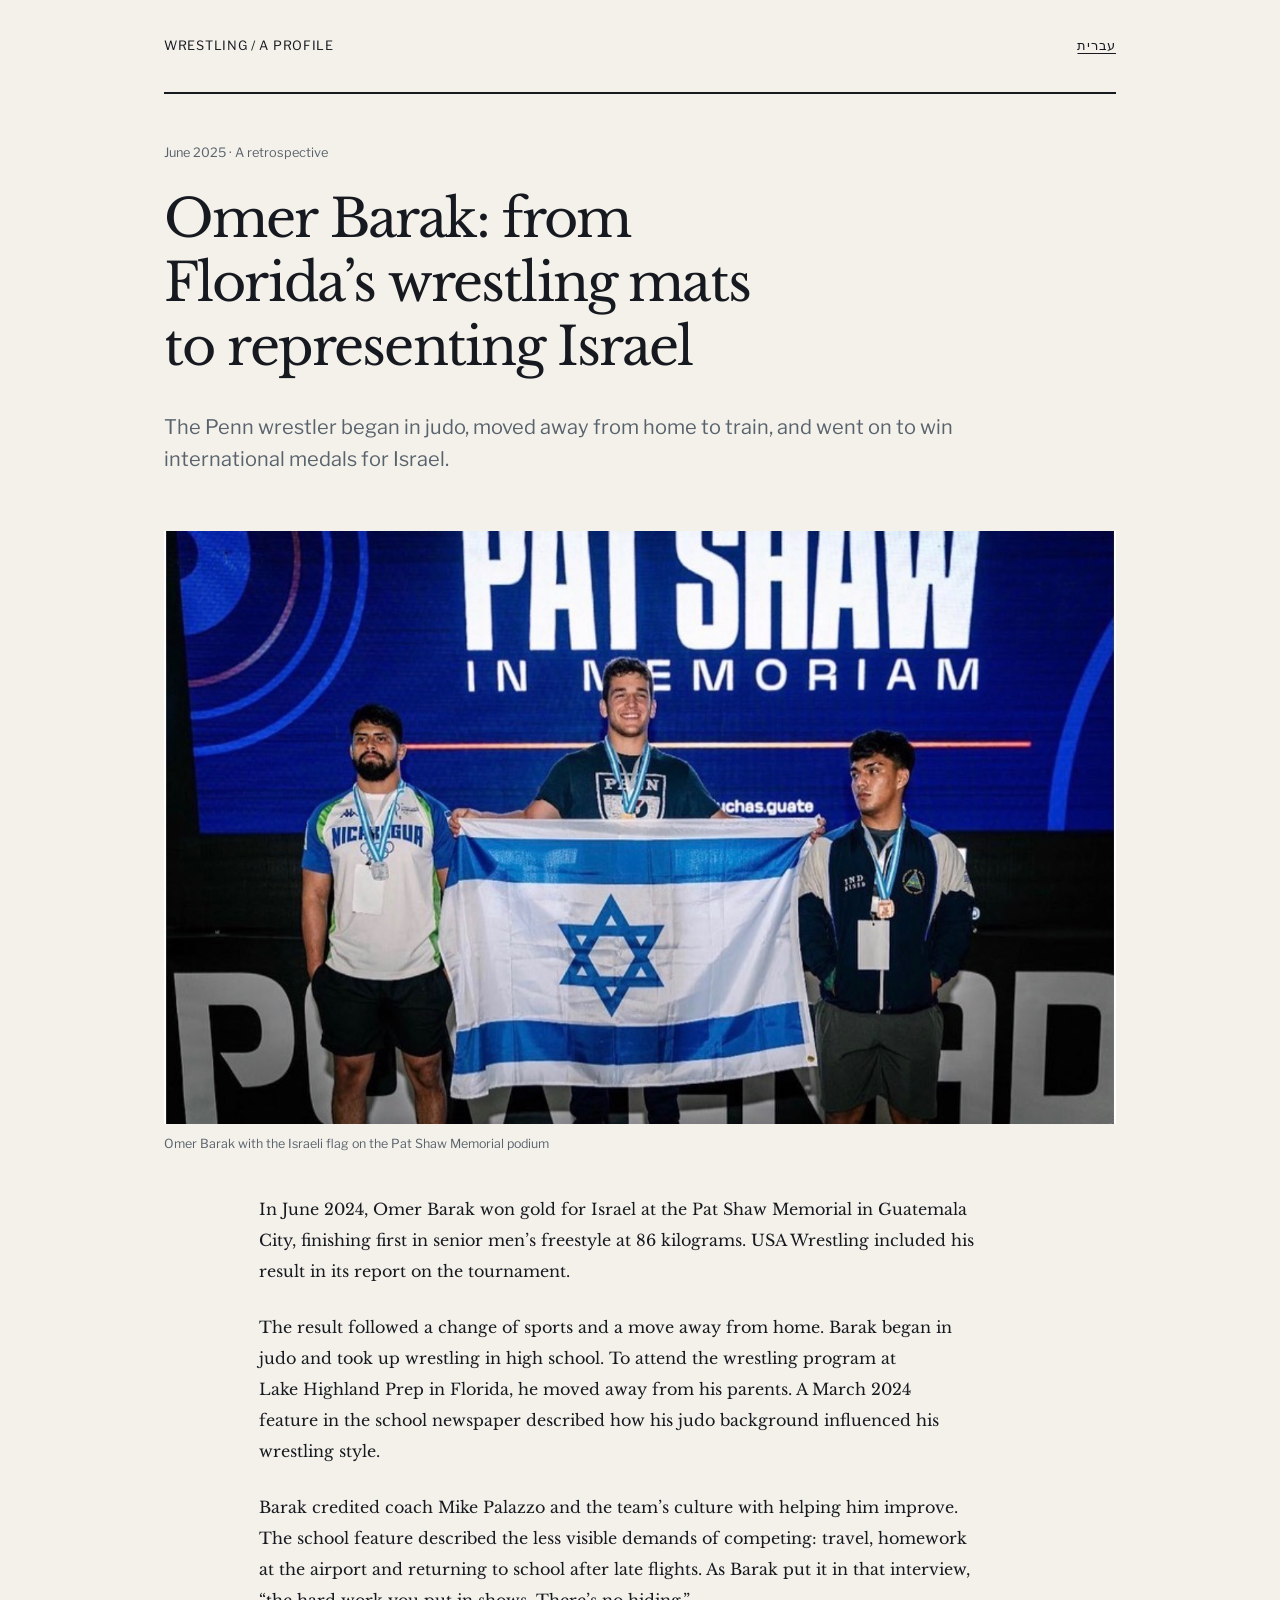
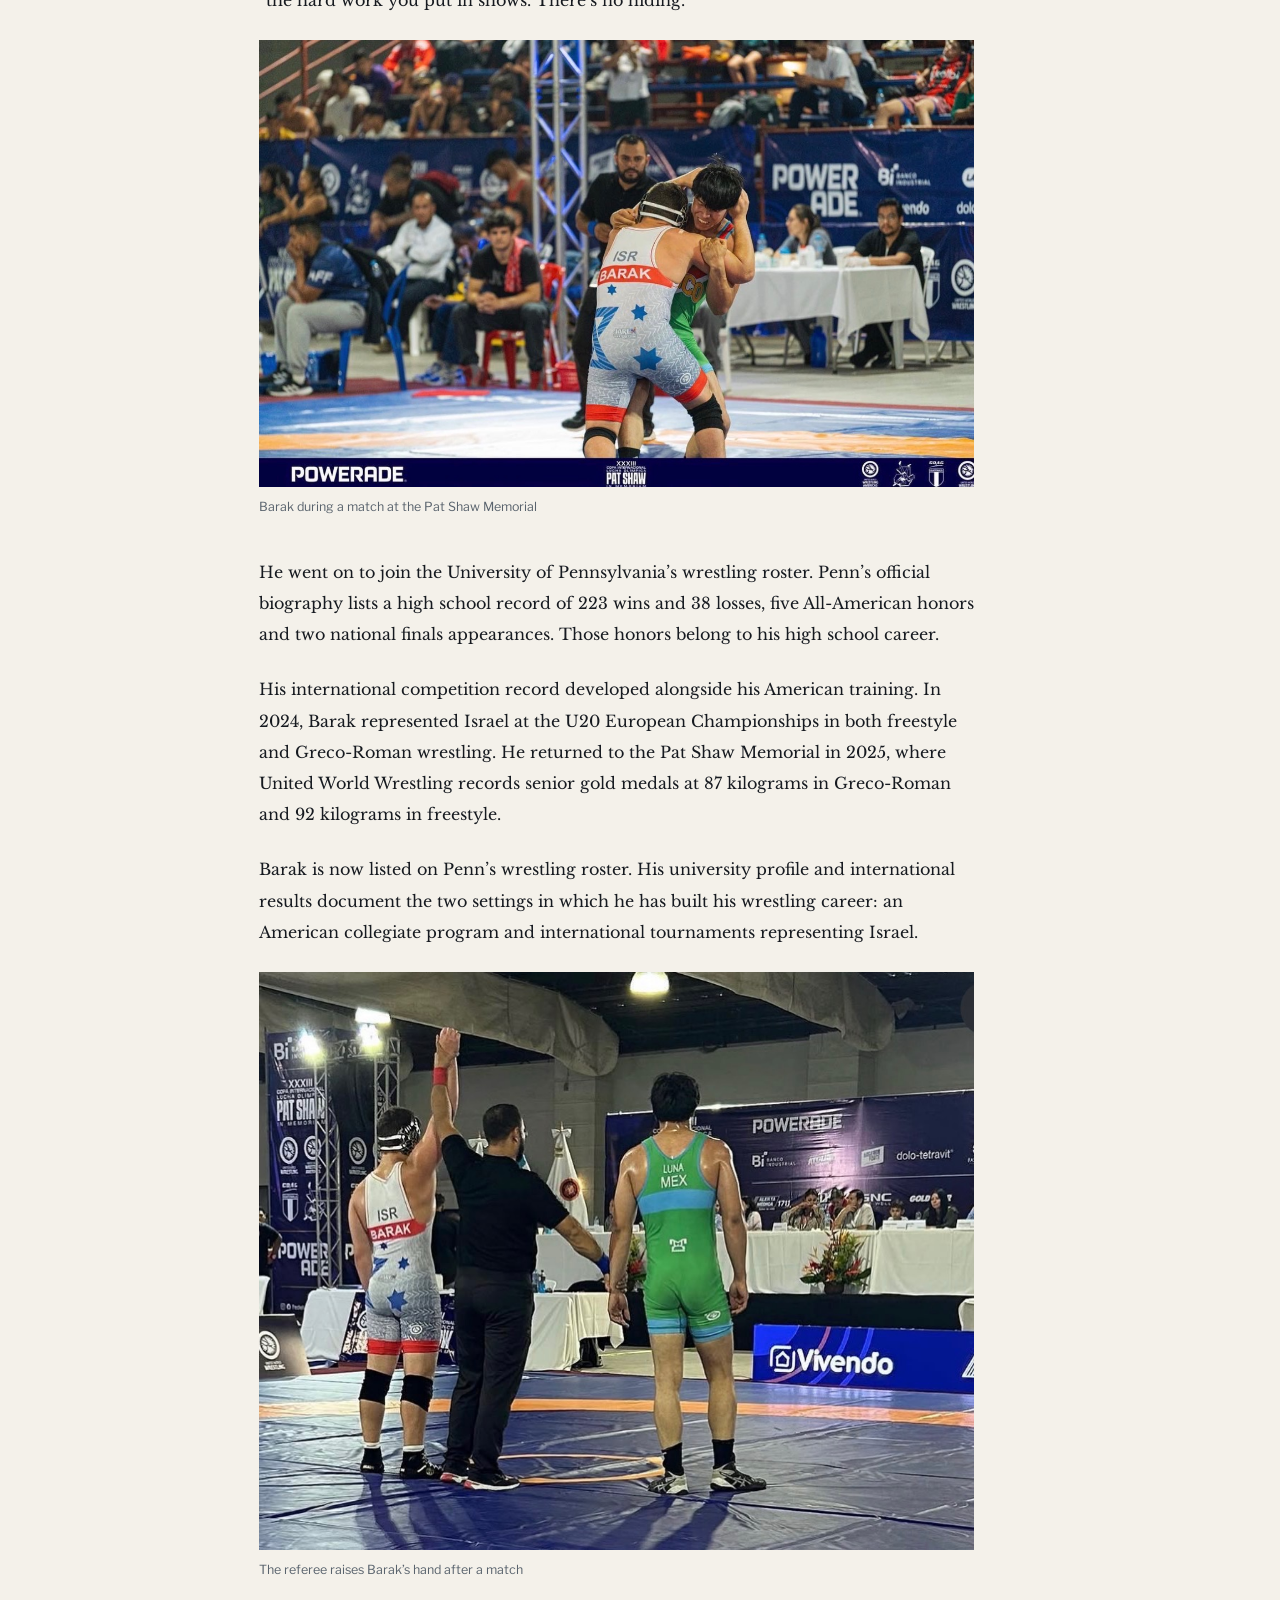
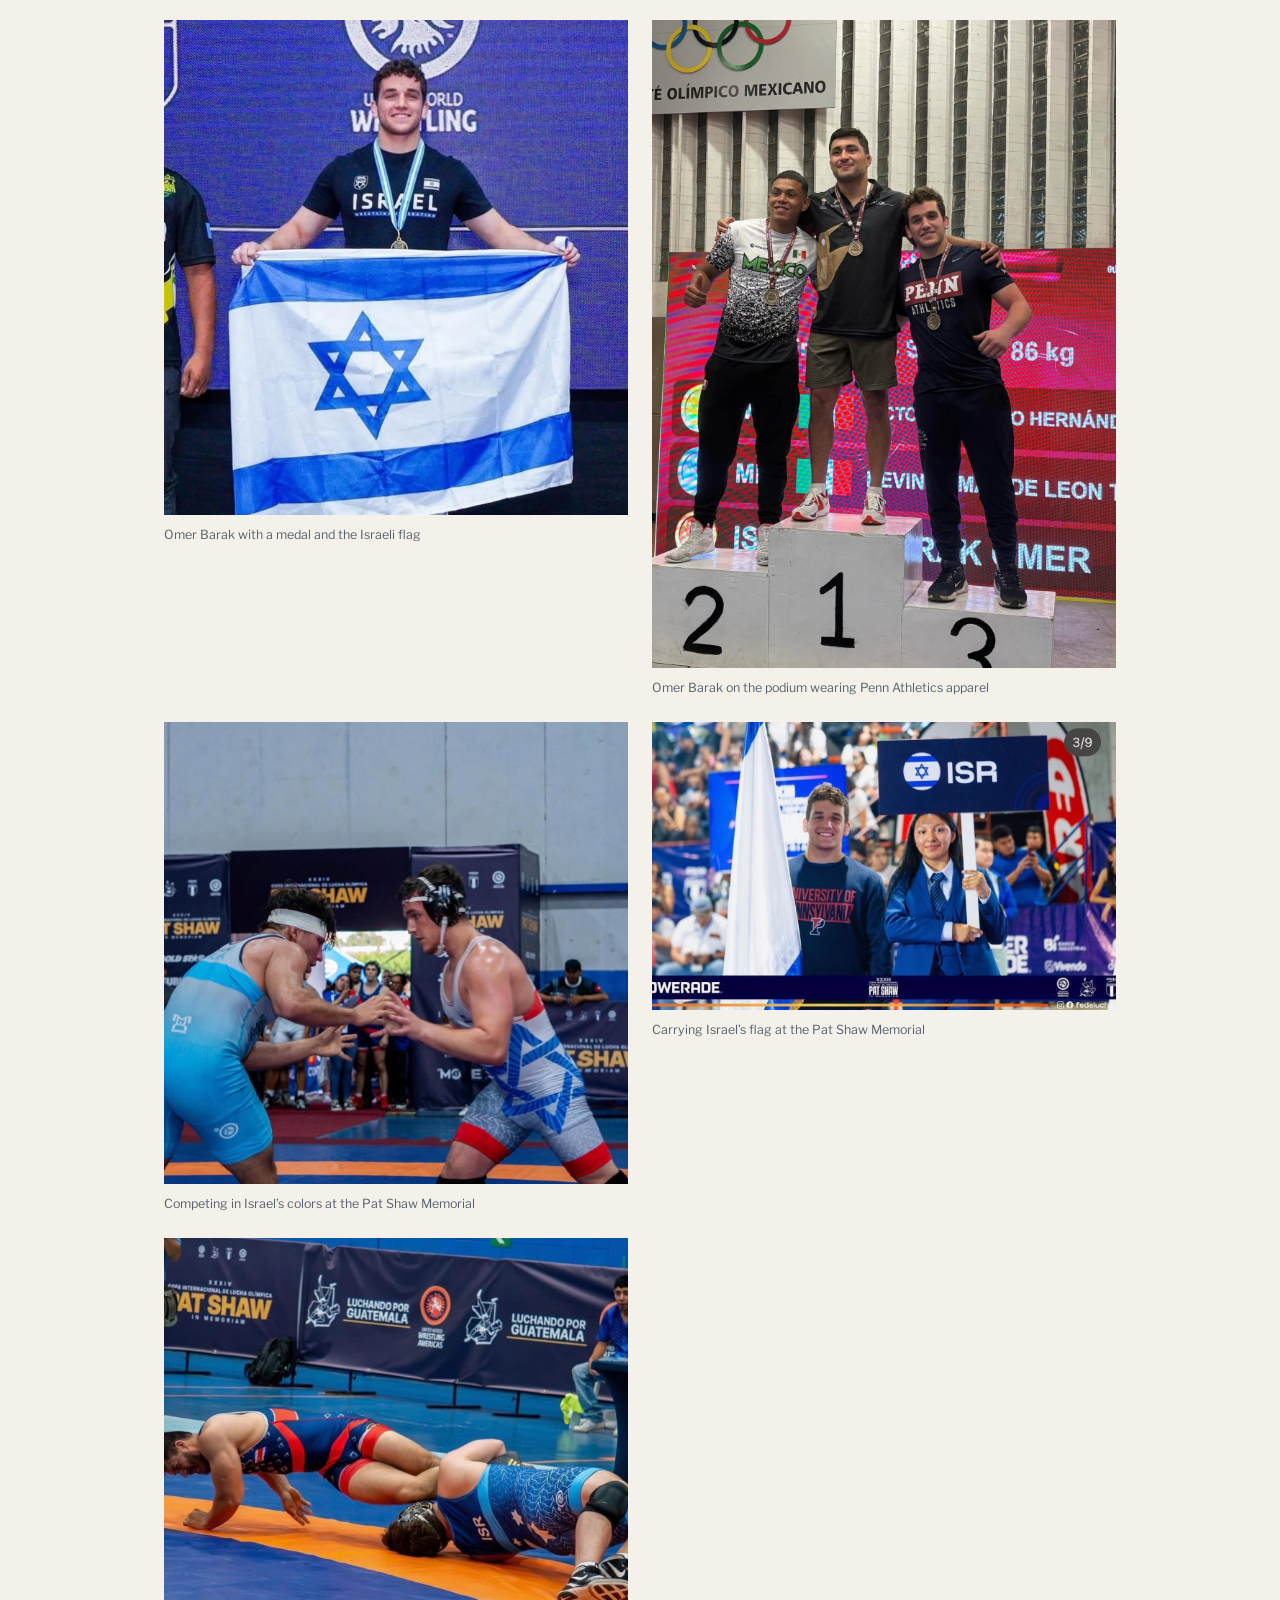
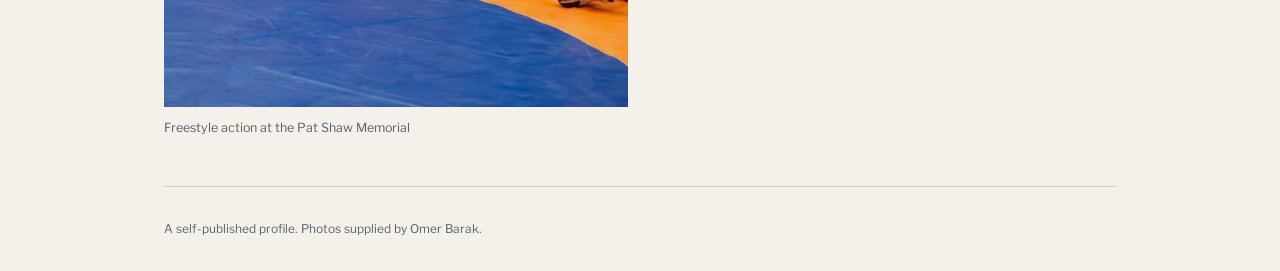
==== commit ee3a7d16: "Add article photographs and June 2025 retrospective date" ====
--- a/index.html
+++ b/index.html
@@ -1,6 +1,6 @@
 <!doctype html><html lang="en" dir="ltr"><head>
 <meta charset="utf-8"><meta name="viewport" content="width=device-width,initial-scale=1"><title>Omer Barak: from Florida’s wrestling mats to representing Israel</title><meta name="description" content="The Penn wrestler began in judo, moved away from home to train, and went on to win international medals for Israel."><meta name="robots" content="index,follow"><link rel="canonical" href="https://omerbarak2005.github.io/omer-barak-wrestling/"><link rel="alternate" hreflang="en" href="https://omerbarak2005.github.io/omer-barak-wrestling/"><link rel="alternate" hreflang="he" href="https://omerbarak2005.github.io/omer-barak-wrestling/he/"><link rel="alternate" hreflang="x-default" href="https://omerbarak2005.github.io/omer-barak-wrestling/">
-<meta property="og:type" content="article"><meta property="og:title" content="Omer Barak: from Florida’s wrestling mats to representing Israel"><meta property="og:description" content="The Penn wrestler began in judo, moved away from home to train, and went on to win international medals for Israel."><meta property="og:url" content="https://omerbarak2005.github.io/omer-barak-wrestling/"><meta property="og:image" content="https://omerbarak2005.github.io/omer-barak-wrestling/social.png"><meta property="og:image:width" content="1200"><meta property="og:image:height" content="630"><meta name="twitter:card" content="summary_large_image"><link rel="icon" href="./favicon.svg"><link rel="preconnect" href="https://fonts.googleapis.com"><link rel="preconnect" href="https://fonts.gstatic.com" crossorigin><link href="https://fonts.googleapis.com/css2?family=Libre+Baskerville:wght@400;700&family=Libre+Franklin:wght@400;500;600;700&display=swap" rel="stylesheet"><link rel="stylesheet" href="./style.css"><script type="application/ld+json">{"@context": "https://schema.org", "@type": "Article", "headline": "Omer Barak: from Florida’s wrestling mats to representing Israel", "description": "The Penn wrestler began in judo, moved away from home to train, and went on to win international medals for Israel.", "inLanguage": "en", "datePublished": "2026-09-18", "dateModified": "2026-09-18", "mainEntityOfPage": "https://omerbarak2005.github.io/omer-barak-wrestling/", "about": {"@type": "Person", "name": "Omer Barak", "alternateName": "עומר ברק", "sameAs": ["https://pennathletics.com/sports/wrestling/roster/omer-barak/26127", "https://whatsmat.uww.org/daten.php?spid=5191899110E047649A017F557B4423ED"]}, "publisher": {"@type": "Person", "name": "Omer Barak"}, "image": "https://omerbarak2005.github.io/omer-barak-wrestling/social.png"}</script></head>
+<meta property="og:type" content="article"><meta property="og:title" content="Omer Barak: from Florida’s wrestling mats to representing Israel"><meta property="og:description" content="The Penn wrestler began in judo, moved away from home to train, and went on to win international medals for Israel."><meta property="og:url" content="https://omerbarak2005.github.io/omer-barak-wrestling/"><meta property="og:image" content="https://omerbarak2005.github.io/omer-barak-wrestling/images/omer-barak-pat-shaw-podium.jpeg"><meta property="og:image:width" content="1290"><meta property="og:image:height" content="803"><meta name="twitter:card" content="summary_large_image"><link rel="icon" href="./favicon.svg"><link rel="preconnect" href="https://fonts.googleapis.com"><link rel="preconnect" href="https://fonts.gstatic.com" crossorigin><link href="https://fonts.googleapis.com/css2?family=Libre+Baskerville:wght@400;700&family=Libre+Franklin:wght@400;500;600;700&display=swap" rel="stylesheet"><link rel="stylesheet" href="./style.css"><script type="application/ld+json">{"@context": "https://schema.org", "@type": "Article", "headline": "Omer Barak: from Florida’s wrestling mats to representing Israel", "description": "The Penn wrestler began in judo, moved away from home to train, and went on to win international medals for Israel.", "inLanguage": "en", "datePublished": "2026-09-18", "dateModified": "2026-09-18", "mainEntityOfPage": "https://omerbarak2005.github.io/omer-barak-wrestling/", "about": {"@type": "Person", "name": "Omer Barak", "alternateName": "עומר ברק", "sameAs": ["https://pennathletics.com/sports/wrestling/roster/omer-barak/26127", "https://whatsmat.uww.org/daten.php?spid=5191899110E047649A017F557B4423ED"]}, "publisher": {"@type": "Person", "name": "Omer Barak"}, "image": "https://omerbarak2005.github.io/omer-barak-wrestling/images/omer-barak-pat-shaw-podium.jpeg"}</script></head>
 <body class="feature-page"><a class="skip" href="#main">Skip to article</a><div class="feature-shell"><header class="feature-masthead"><span>WRESTLING / A PROFILE</span><a href="he/" lang="he">עברית</a></header>
-<main id="main"><article><header class="feature-title"><p class="feature-date">September 18, 2026</p><h1>Omer Barak: from Florida’s wrestling mats to representing Israel</h1><p class="feature-deck">The Penn wrestler began in judo, moved away from home to train, and went on to win international medals for Israel.</p></header><div class="feature-prose"><p>In June 2024, Omer Barak won gold for Israel at the Pat Shaw Memorial in Guatemala City, finishing first in senior men’s freestyle at 86 kilograms. USA Wrestling included his result in its report on the tournament.<sup><a href="#source-1" aria-label="Source 1">[1]</a></sup></p><p>The result followed a change of sports and a move away from home. Barak began in judo and took up wrestling in high school. To attend the wrestling program at Lake Highland Prep in Florida, he moved away from his parents. A March 2024 feature in the school newspaper described how his judo background influenced his wrestling style.<sup><a href="#source-3" aria-label="Source 3">[3]</a></sup></p><p>Barak credited coach Mike Palazzo and the team’s culture with helping him improve. The school feature described the less visible demands of competing: travel, homework at the airport and returning to school after late flights. As Barak put it in that interview, “the hard work you put in shows. There’s no hiding.”<sup><a href="#source-3" aria-label="Source 3">[3]</a></sup></p><p>He went on to join the University of Pennsylvania’s wrestling roster. Penn’s official biography lists a high school record of 223 wins and 38 losses, five All-American honors and two national finals appearances. Those honors belong to his high school career.<sup><a href="#source-4" aria-label="Source 4">[4]</a></sup></p><p>His international competition record developed alongside his American training. In 2024, Barak represented Israel at the U20 European Championships in both freestyle and Greco-Roman wrestling. He returned to the Pat Shaw Memorial in 2025, where United World Wrestling records senior gold medals at 87 kilograms in Greco-Roman and 92 kilograms in freestyle.<sup><a href="#source-2" aria-label="Source 2">[2]</a></sup></p><p>Barak is now listed on Penn’s wrestling roster. His university profile and international results document the two settings in which he has built his wrestling career: an American collegiate program and international tournaments representing Israel.<sup><a href="#source-4" aria-label="Source 4">[4]</a></sup><sup><a href="#source-2" aria-label="Source 2">[2]</a></sup></p></div><aside class="feature-sources"><h2>Sources</h2><ol><li id="source-1"><a href="https://www.themat.com/news/2024/june/08/lavallee-conner-claim-golds-as-five-usa-athletes-win-medal-at-pat-shaw-memorial-in-guatemala">USA Wrestling: 2024 Pat Shaw Memorial</a></li><li id="source-2"><a href="https://whatsmat.uww.org/daten.php?spid=5191899110E047649A017F557B4423ED">United World Wrestling: Omer Barak</a></li><li id="source-3"><a href="https://resources.finalsite.net/images/v1709041255/lhpsorg/sykvbr8eqyfkzq1mrn2i/Twice-ToldTale-March-2024.pdf#page=8">Twice-Told Tale, March 2024, pages 8–9</a></li><li id="source-4"><a href="https://pennathletics.com/sports/wrestling/roster/omer-barak/26127">Penn Athletics: Omer Barak</a></li></ol></aside></article></main>
-<footer class="feature-footer"><p>A self-published profile supplied by Omer Barak, based on the linked sources.</p></footer></div></body></html>+<main id="main"><article><header class="feature-title"><p class="feature-date">June 2025 · A retrospective</p><h1>Omer Barak: from Florida’s wrestling mats to representing Israel</h1><p class="feature-deck">The Penn wrestler began in judo, moved away from home to train, and went on to win international medals for Israel.</p></header><figure class="article-photo"><a href="./images/omer-barak-pat-shaw-podium.jpeg" aria-label="Omer Barak with the Israeli flag on the Pat Shaw Memorial podium"><img src="./images/omer-barak-pat-shaw-podium.jpeg" alt="Omer Barak with the Israeli flag on the Pat Shaw Memorial podium" loading="eager" decoding="async"></a><figcaption>Omer Barak with the Israeli flag on the Pat Shaw Memorial podium</figcaption></figure><div class="feature-prose"><p>In June 2024, Omer Barak won gold for Israel at the Pat Shaw Memorial in Guatemala City, finishing first in senior men’s freestyle at 86 kilograms. USA Wrestling included his result in its report on the tournament.</p><p>The result followed a change of sports and a move away from home. Barak began in judo and took up wrestling in high school. To attend the wrestling program at Lake Highland Prep in Florida, he moved away from his parents. A March 2024 feature in the school newspaper described how his judo background influenced his wrestling style.</p><p>Barak credited coach Mike Palazzo and the team’s culture with helping him improve. The school feature described the less visible demands of competing: travel, homework at the airport and returning to school after late flights. As Barak put it in that interview, “the hard work you put in shows. There’s no hiding.”</p><figure class="article-photo"><a href="./images/omer-barak-match.jpeg" aria-label="Barak during a match at the Pat Shaw Memorial"><img src="./images/omer-barak-match.jpeg" alt="Barak during a match at the Pat Shaw Memorial" loading="lazy" decoding="async"></a><figcaption>Barak during a match at the Pat Shaw Memorial</figcaption></figure><p>He went on to join the University of Pennsylvania’s wrestling roster. Penn’s official biography lists a high school record of 223 wins and 38 losses, five All-American honors and two national finals appearances. Those honors belong to his high school career.</p><p>His international competition record developed alongside his American training. In 2024, Barak represented Israel at the U20 European Championships in both freestyle and Greco-Roman wrestling. He returned to the Pat Shaw Memorial in 2025, where United World Wrestling records senior gold medals at 87 kilograms in Greco-Roman and 92 kilograms in freestyle.</p><p>Barak is now listed on Penn’s wrestling roster. His university profile and international results document the two settings in which he has built his wrestling career: an American collegiate program and international tournaments representing Israel.</p><figure class="article-photo"><a href="./images/omer-barak-match-win.jpeg" aria-label="The referee raises Barak’s hand after a match"><img src="./images/omer-barak-match-win.jpeg" alt="The referee raises Barak’s hand after a match" loading="lazy" decoding="async"></a><figcaption>The referee raises Barak’s hand after a match</figcaption></figure></div><section class="article-gallery" aria-label="Competition photographs"><figure class="article-photo"><a href="./images/omer-barak-israel.png" aria-label="Omer Barak with a medal and the Israeli flag"><img src="./images/omer-barak-israel.png" alt="Omer Barak with a medal and the Israeli flag" loading="lazy" decoding="async"></a><figcaption>Omer Barak with a medal and the Israeli flag</figcaption></figure><figure class="article-photo"><a href="./images/omer-barak-podium.png" aria-label="Omer Barak on the podium wearing Penn Athletics apparel"><img src="./images/omer-barak-podium.png" alt="Omer Barak on the podium wearing Penn Athletics apparel" loading="lazy" decoding="async"></a><figcaption>Omer Barak on the podium wearing Penn Athletics apparel</figcaption></figure><figure class="article-photo"><a href="./images/omer-barak-freestyle.png" aria-label="Competing in Israel’s colors at the Pat Shaw Memorial"><img src="./images/omer-barak-freestyle.png" alt="Competing in Israel’s colors at the Pat Shaw Memorial" loading="lazy" decoding="async"></a><figcaption>Competing in Israel’s colors at the Pat Shaw Memorial</figcaption></figure><figure class="article-photo"><a href="./images/omer-barak-flag-bearer.jpeg" aria-label="Carrying Israel’s flag at the Pat Shaw Memorial"><img src="./images/omer-barak-flag-bearer.jpeg" alt="Carrying Israel’s flag at the Pat Shaw Memorial" loading="lazy" decoding="async"></a><figcaption>Carrying Israel’s flag at the Pat Shaw Memorial</figcaption></figure><figure class="article-photo"><a href="./images/omer-barak-on-the-mat.jpeg" aria-label="Freestyle action at the Pat Shaw Memorial"><img src="./images/omer-barak-on-the-mat.jpeg" alt="Freestyle action at the Pat Shaw Memorial" loading="lazy" decoding="async"></a><figcaption>Freestyle action at the Pat Shaw Memorial</figcaption></figure></section></article></main>
+<footer class="feature-footer"><p>A self-published profile. Photos supplied by Omer Barak.</p></footer></div></body></html>
--- a/style.css
+++ b/style.css
@@ -103,3 +103,11 @@
 :lang(he) .feature-title h1 { font-family:var(--font-hebrew); font-weight:700; line-height:1.2; letter-spacing:-.02em; }
 :lang(he) .feature-prose { font-family:var(--font-hebrew); font-size:1.15rem; line-height:1.85; }
 @media(min-width:48rem) { .feature-prose,.feature-sources { margin-inline-start:10%; margin-inline-end:5%; } }
+
+.article-photo { margin-block: 1.5rem 2.5rem; break-inside: avoid; }
+.article-photo a { display: block; }
+.article-photo img { display: block; width: 100%; height: auto; background: #e6e2da; }
+.article-photo figcaption { margin-block-start: .65rem; font-family: var(--font-body); font-size: .78rem; line-height: 1.6; color: var(--color-muted); }
+.article-gallery { display: grid; grid-template-columns: repeat(2,minmax(0,1fr)); align-items: start; gap: 1.5rem; margin-block: 2rem 3rem; }
+.article-gallery .article-photo { margin: 0; }
+@media(max-width: 35rem) { .article-gallery { grid-template-columns: 1fr; } }
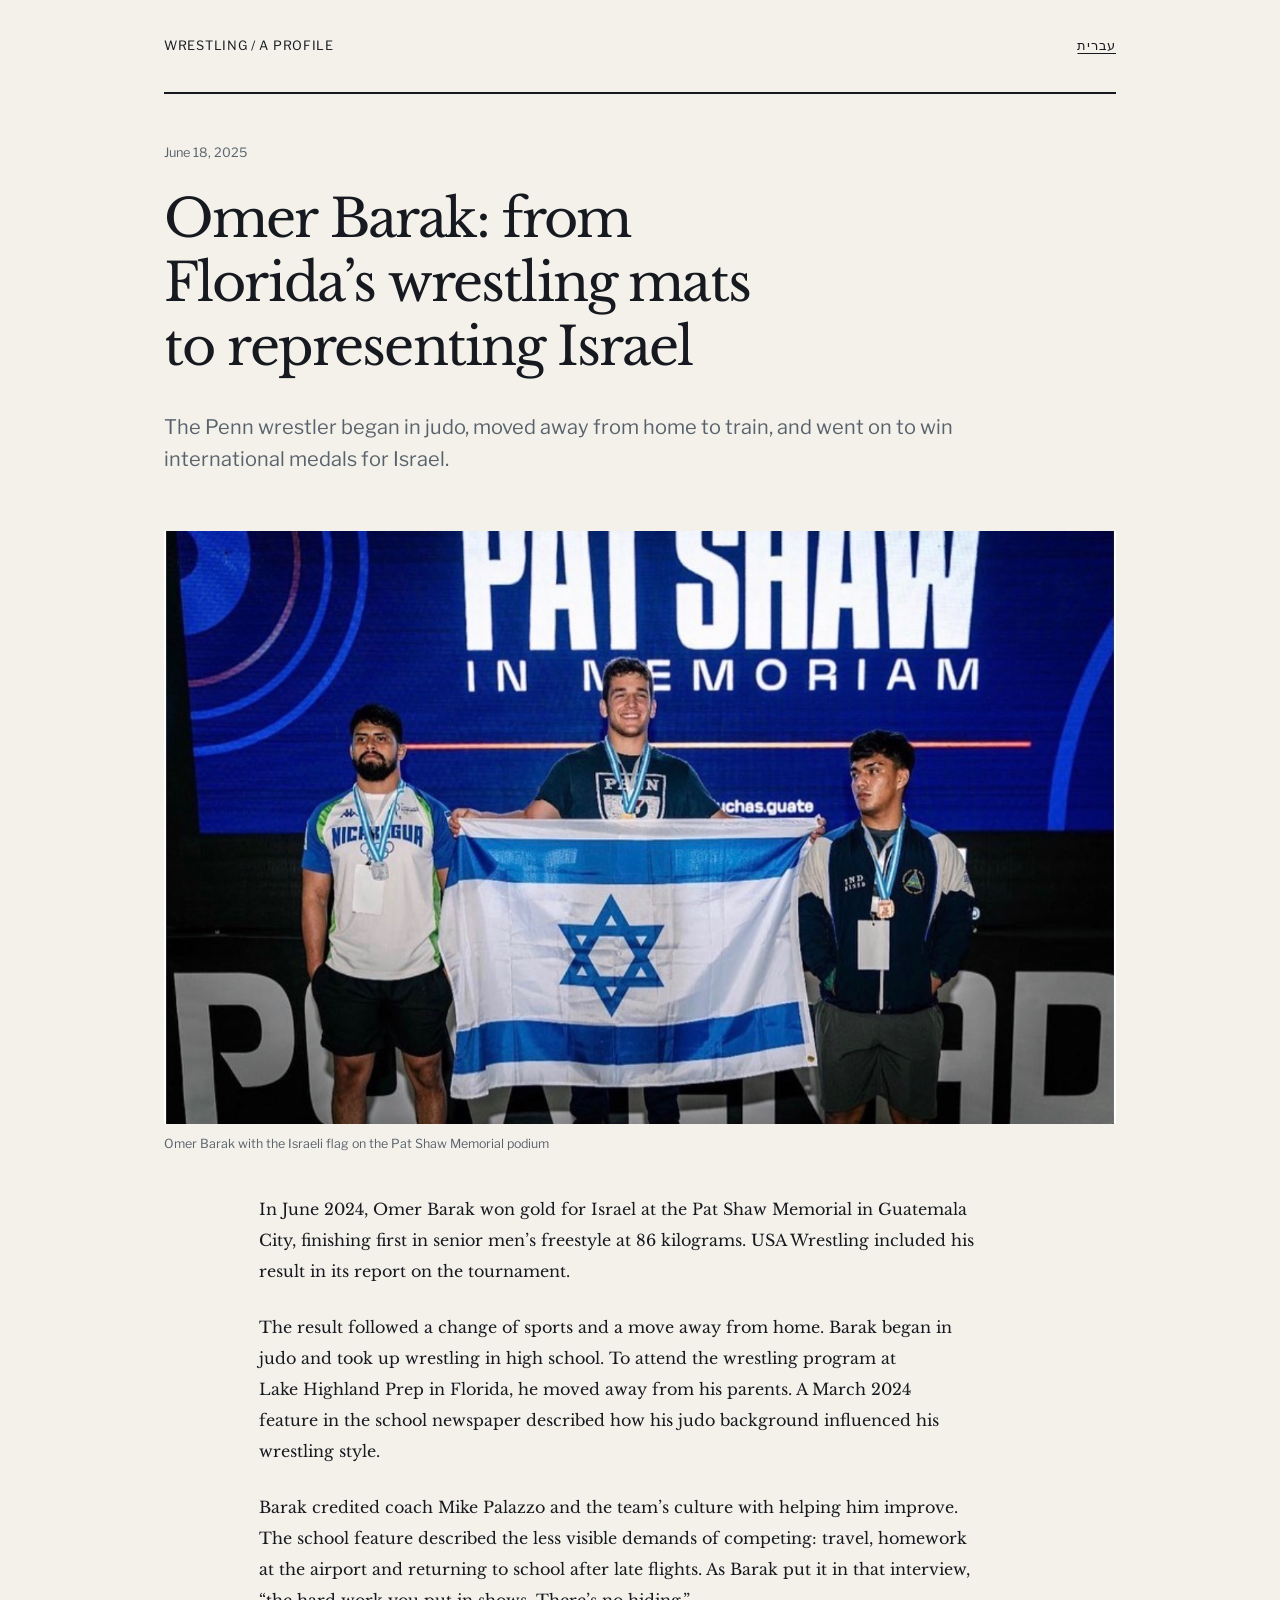
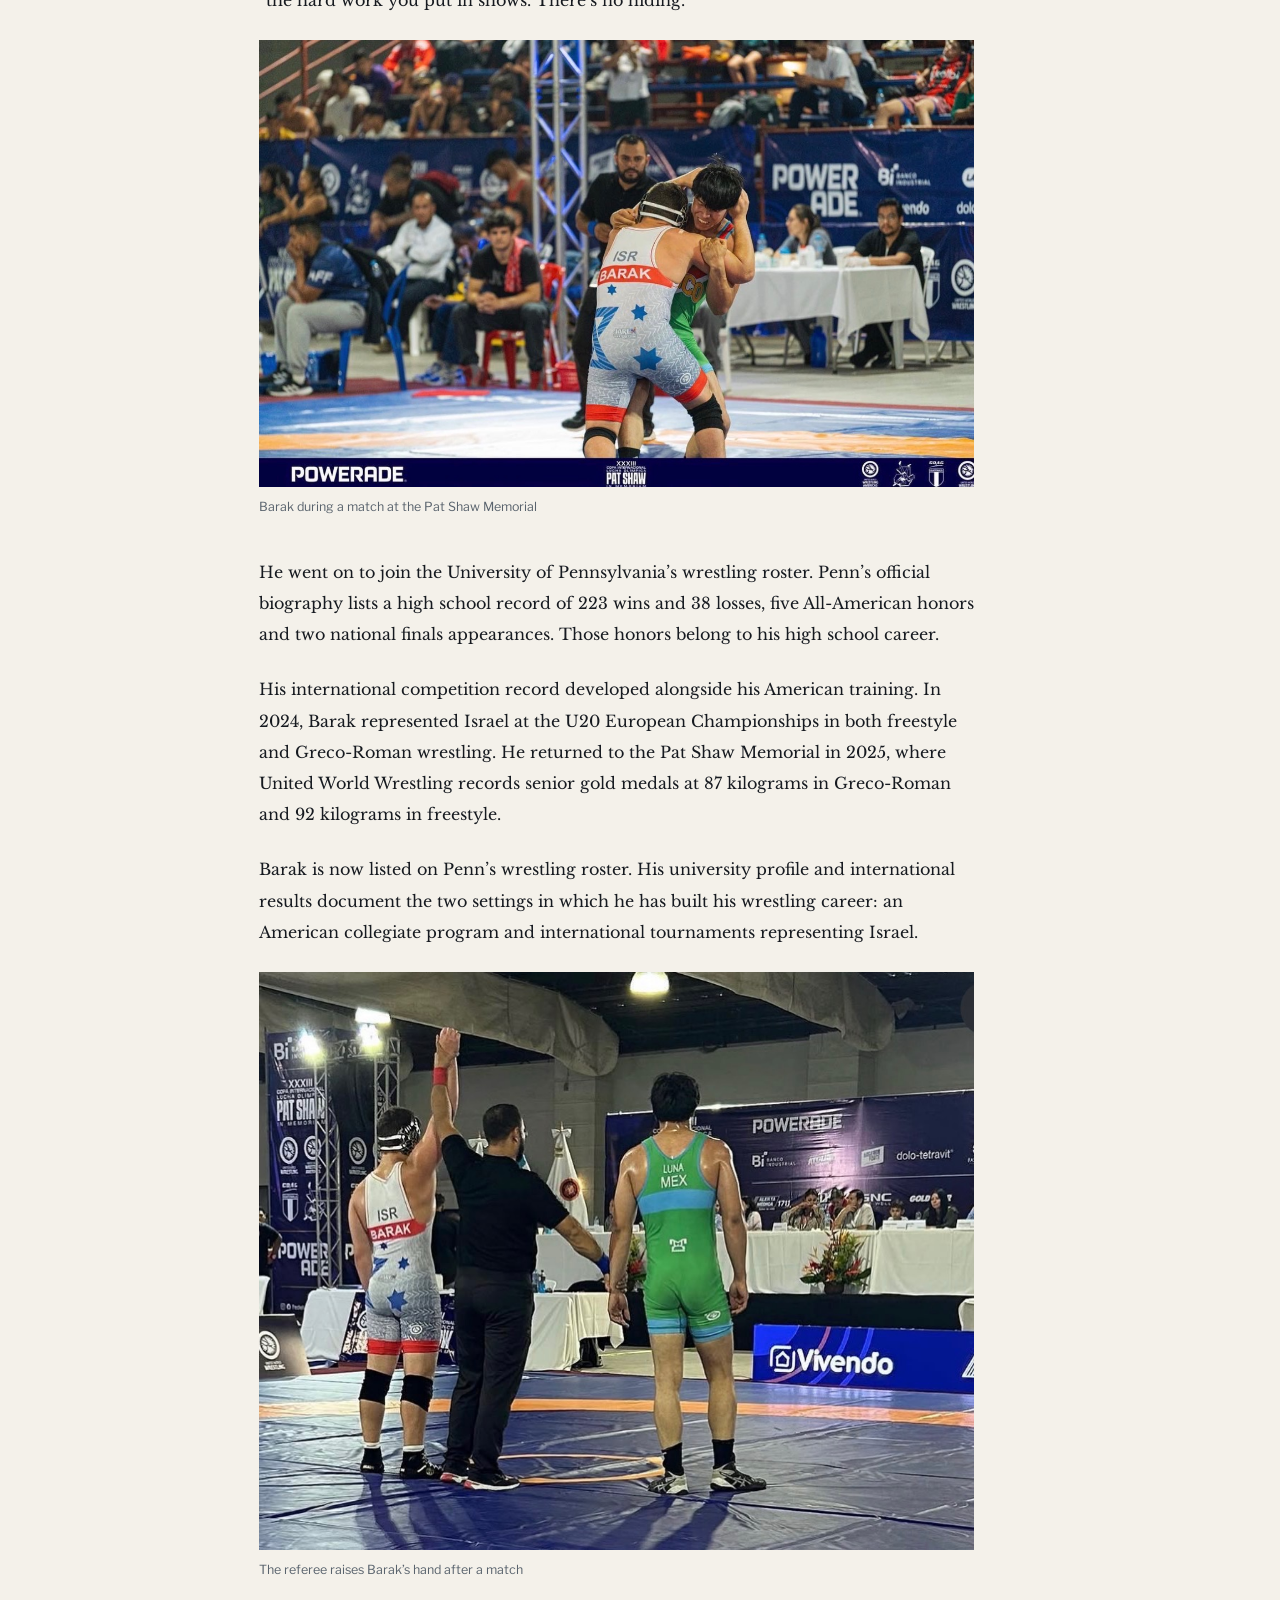
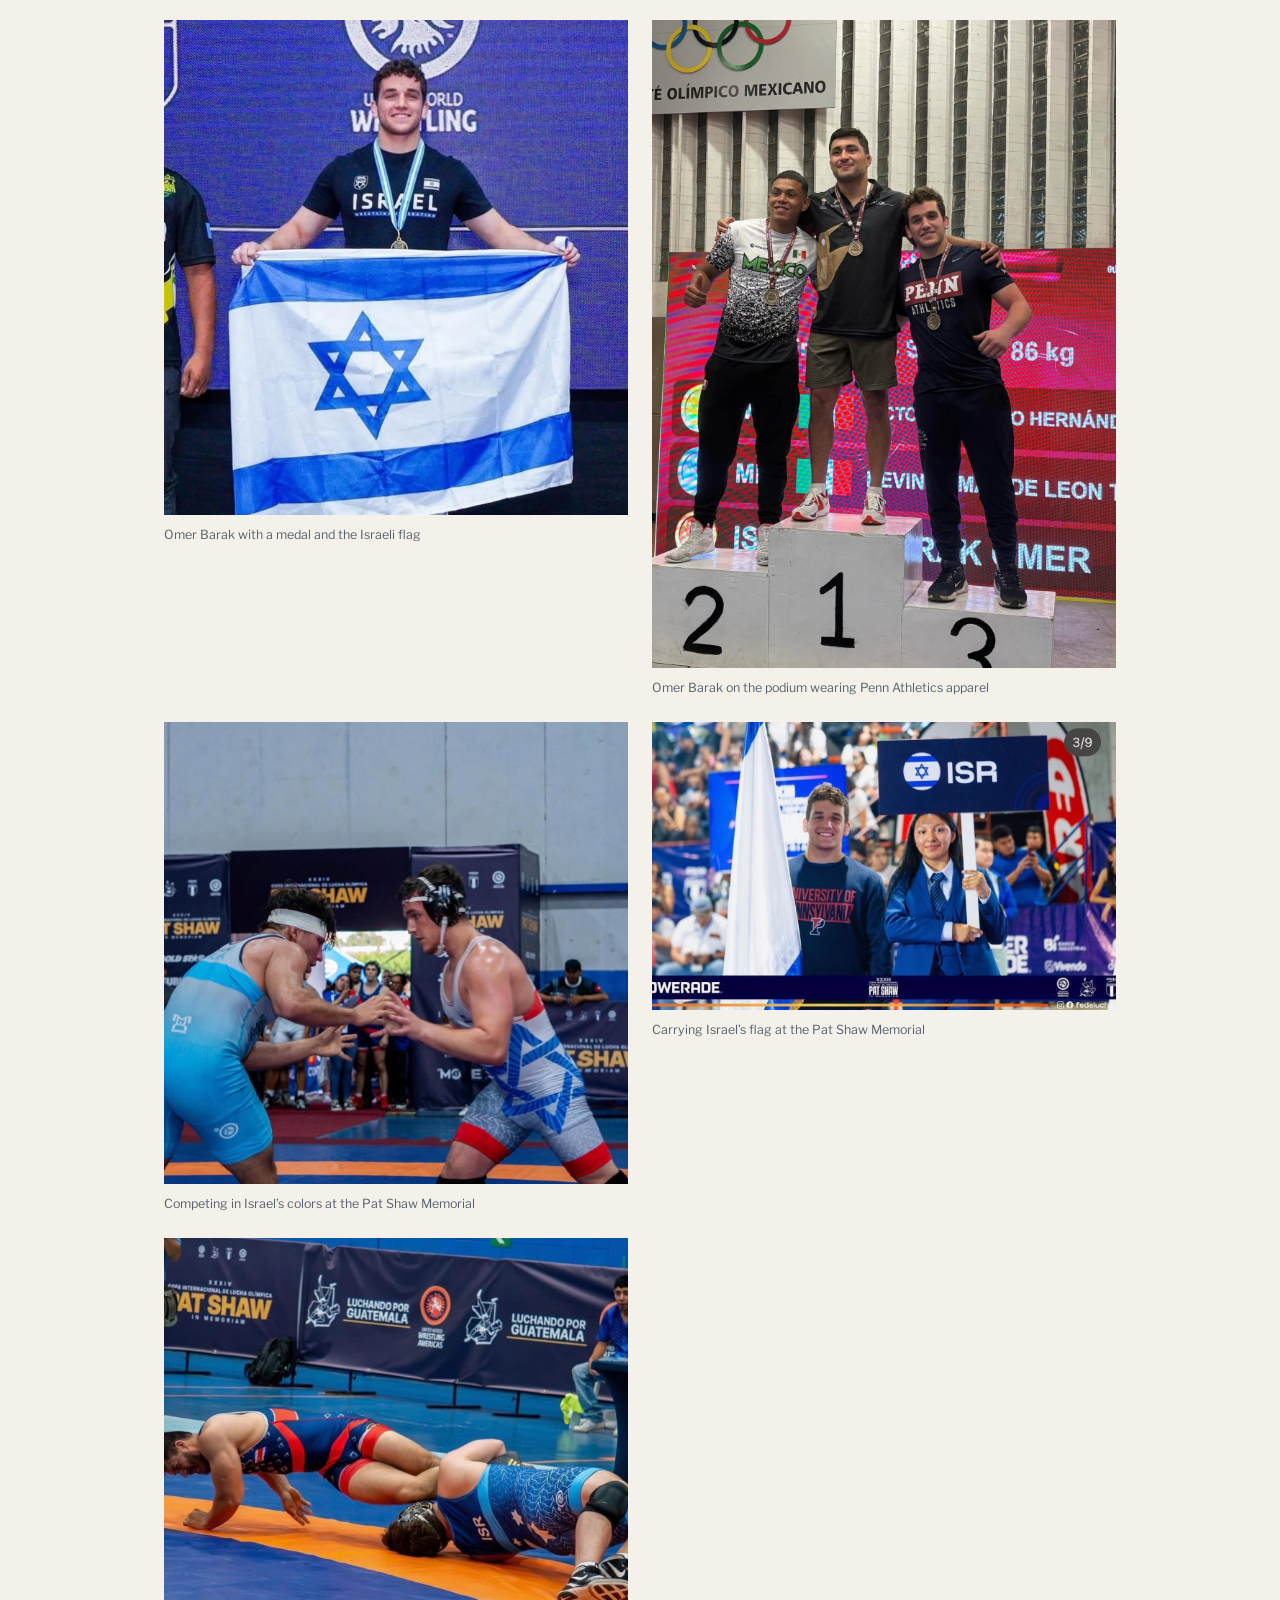
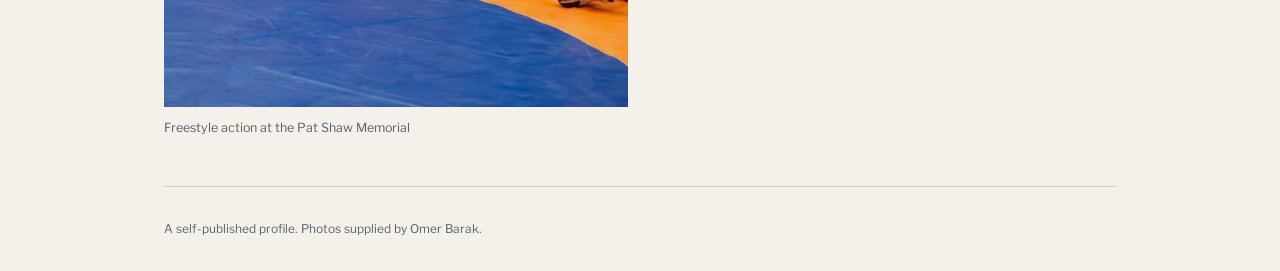
==== commit 98fa2f64: "Set displayed article date to June 18, 2025" ====
--- a/index.html
+++ b/index.html
@@ -2,5 +2,5 @@
 <meta charset="utf-8"><meta name="viewport" content="width=device-width,initial-scale=1"><title>Omer Barak: from Florida’s wrestling mats to representing Israel</title><meta name="description" content="The Penn wrestler began in judo, moved away from home to train, and went on to win international medals for Israel."><meta name="robots" content="index,follow"><link rel="canonical" href="https://omerbarak2005.github.io/omer-barak-wrestling/"><link rel="alternate" hreflang="en" href="https://omerbarak2005.github.io/omer-barak-wrestling/"><link rel="alternate" hreflang="he" href="https://omerbarak2005.github.io/omer-barak-wrestling/he/"><link rel="alternate" hreflang="x-default" href="https://omerbarak2005.github.io/omer-barak-wrestling/">
 <meta property="og:type" content="article"><meta property="og:title" content="Omer Barak: from Florida’s wrestling mats to representing Israel"><meta property="og:description" content="The Penn wrestler began in judo, moved away from home to train, and went on to win international medals for Israel."><meta property="og:url" content="https://omerbarak2005.github.io/omer-barak-wrestling/"><meta property="og:image" content="https://omerbarak2005.github.io/omer-barak-wrestling/images/omer-barak-pat-shaw-podium.jpeg"><meta property="og:image:width" content="1290"><meta property="og:image:height" content="803"><meta name="twitter:card" content="summary_large_image"><link rel="icon" href="./favicon.svg"><link rel="preconnect" href="https://fonts.googleapis.com"><link rel="preconnect" href="https://fonts.gstatic.com" crossorigin><link href="https://fonts.googleapis.com/css2?family=Libre+Baskerville:wght@400;700&family=Libre+Franklin:wght@400;500;600;700&display=swap" rel="stylesheet"><link rel="stylesheet" href="./style.css"><script type="application/ld+json">{"@context": "https://schema.org", "@type": "Article", "headline": "Omer Barak: from Florida’s wrestling mats to representing Israel", "description": "The Penn wrestler began in judo, moved away from home to train, and went on to win international medals for Israel.", "inLanguage": "en", "datePublished": "2026-09-18", "dateModified": "2026-09-18", "mainEntityOfPage": "https://omerbarak2005.github.io/omer-barak-wrestling/", "about": {"@type": "Person", "name": "Omer Barak", "alternateName": "עומר ברק", "sameAs": ["https://pennathletics.com/sports/wrestling/roster/omer-barak/26127", "https://whatsmat.uww.org/daten.php?spid=5191899110E047649A017F557B4423ED"]}, "publisher": {"@type": "Person", "name": "Omer Barak"}, "image": "https://omerbarak2005.github.io/omer-barak-wrestling/images/omer-barak-pat-shaw-podium.jpeg"}</script></head>
 <body class="feature-page"><a class="skip" href="#main">Skip to article</a><div class="feature-shell"><header class="feature-masthead"><span>WRESTLING / A PROFILE</span><a href="he/" lang="he">עברית</a></header>
-<main id="main"><article><header class="feature-title"><p class="feature-date">June 2025 · A retrospective</p><h1>Omer Barak: from Florida’s wrestling mats to representing Israel</h1><p class="feature-deck">The Penn wrestler began in judo, moved away from home to train, and went on to win international medals for Israel.</p></header><figure class="article-photo"><a href="./images/omer-barak-pat-shaw-podium.jpeg" aria-label="Omer Barak with the Israeli flag on the Pat Shaw Memorial podium"><img src="./images/omer-barak-pat-shaw-podium.jpeg" alt="Omer Barak with the Israeli flag on the Pat Shaw Memorial podium" loading="eager" decoding="async"></a><figcaption>Omer Barak with the Israeli flag on the Pat Shaw Memorial podium</figcaption></figure><div class="feature-prose"><p>In June 2024, Omer Barak won gold for Israel at the Pat Shaw Memorial in Guatemala City, finishing first in senior men’s freestyle at 86 kilograms. USA Wrestling included his result in its report on the tournament.</p><p>The result followed a change of sports and a move away from home. Barak began in judo and took up wrestling in high school. To attend the wrestling program at Lake Highland Prep in Florida, he moved away from his parents. A March 2024 feature in the school newspaper described how his judo background influenced his wrestling style.</p><p>Barak credited coach Mike Palazzo and the team’s culture with helping him improve. The school feature described the less visible demands of competing: travel, homework at the airport and returning to school after late flights. As Barak put it in that interview, “the hard work you put in shows. There’s no hiding.”</p><figure class="article-photo"><a href="./images/omer-barak-match.jpeg" aria-label="Barak during a match at the Pat Shaw Memorial"><img src="./images/omer-barak-match.jpeg" alt="Barak during a match at the Pat Shaw Memorial" loading="lazy" decoding="async"></a><figcaption>Barak during a match at the Pat Shaw Memorial</figcaption></figure><p>He went on to join the University of Pennsylvania’s wrestling roster. Penn’s official biography lists a high school record of 223 wins and 38 losses, five All-American honors and two national finals appearances. Those honors belong to his high school career.</p><p>His international competition record developed alongside his American training. In 2024, Barak represented Israel at the U20 European Championships in both freestyle and Greco-Roman wrestling. He returned to the Pat Shaw Memorial in 2025, where United World Wrestling records senior gold medals at 87 kilograms in Greco-Roman and 92 kilograms in freestyle.</p><p>Barak is now listed on Penn’s wrestling roster. His university profile and international results document the two settings in which he has built his wrestling career: an American collegiate program and international tournaments representing Israel.</p><figure class="article-photo"><a href="./images/omer-barak-match-win.jpeg" aria-label="The referee raises Barak’s hand after a match"><img src="./images/omer-barak-match-win.jpeg" alt="The referee raises Barak’s hand after a match" loading="lazy" decoding="async"></a><figcaption>The referee raises Barak’s hand after a match</figcaption></figure></div><section class="article-gallery" aria-label="Competition photographs"><figure class="article-photo"><a href="./images/omer-barak-israel.png" aria-label="Omer Barak with a medal and the Israeli flag"><img src="./images/omer-barak-israel.png" alt="Omer Barak with a medal and the Israeli flag" loading="lazy" decoding="async"></a><figcaption>Omer Barak with a medal and the Israeli flag</figcaption></figure><figure class="article-photo"><a href="./images/omer-barak-podium.png" aria-label="Omer Barak on the podium wearing Penn Athletics apparel"><img src="./images/omer-barak-podium.png" alt="Omer Barak on the podium wearing Penn Athletics apparel" loading="lazy" decoding="async"></a><figcaption>Omer Barak on the podium wearing Penn Athletics apparel</figcaption></figure><figure class="article-photo"><a href="./images/omer-barak-freestyle.png" aria-label="Competing in Israel’s colors at the Pat Shaw Memorial"><img src="./images/omer-barak-freestyle.png" alt="Competing in Israel’s colors at the Pat Shaw Memorial" loading="lazy" decoding="async"></a><figcaption>Competing in Israel’s colors at the Pat Shaw Memorial</figcaption></figure><figure class="article-photo"><a href="./images/omer-barak-flag-bearer.jpeg" aria-label="Carrying Israel’s flag at the Pat Shaw Memorial"><img src="./images/omer-barak-flag-bearer.jpeg" alt="Carrying Israel’s flag at the Pat Shaw Memorial" loading="lazy" decoding="async"></a><figcaption>Carrying Israel’s flag at the Pat Shaw Memorial</figcaption></figure><figure class="article-photo"><a href="./images/omer-barak-on-the-mat.jpeg" aria-label="Freestyle action at the Pat Shaw Memorial"><img src="./images/omer-barak-on-the-mat.jpeg" alt="Freestyle action at the Pat Shaw Memorial" loading="lazy" decoding="async"></a><figcaption>Freestyle action at the Pat Shaw Memorial</figcaption></figure></section></article></main>
+<main id="main"><article><header class="feature-title"><p class="feature-date">June 18, 2025</p><h1>Omer Barak: from Florida’s wrestling mats to representing Israel</h1><p class="feature-deck">The Penn wrestler began in judo, moved away from home to train, and went on to win international medals for Israel.</p></header><figure class="article-photo"><a href="./images/omer-barak-pat-shaw-podium.jpeg" aria-label="Omer Barak with the Israeli flag on the Pat Shaw Memorial podium"><img src="./images/omer-barak-pat-shaw-podium.jpeg" alt="Omer Barak with the Israeli flag on the Pat Shaw Memorial podium" loading="eager" decoding="async"></a><figcaption>Omer Barak with the Israeli flag on the Pat Shaw Memorial podium</figcaption></figure><div class="feature-prose"><p>In June 2024, Omer Barak won gold for Israel at the Pat Shaw Memorial in Guatemala City, finishing first in senior men’s freestyle at 86 kilograms. USA Wrestling included his result in its report on the tournament.</p><p>The result followed a change of sports and a move away from home. Barak began in judo and took up wrestling in high school. To attend the wrestling program at Lake Highland Prep in Florida, he moved away from his parents. A March 2024 feature in the school newspaper described how his judo background influenced his wrestling style.</p><p>Barak credited coach Mike Palazzo and the team’s culture with helping him improve. The school feature described the less visible demands of competing: travel, homework at the airport and returning to school after late flights. As Barak put it in that interview, “the hard work you put in shows. There’s no hiding.”</p><figure class="article-photo"><a href="./images/omer-barak-match.jpeg" aria-label="Barak during a match at the Pat Shaw Memorial"><img src="./images/omer-barak-match.jpeg" alt="Barak during a match at the Pat Shaw Memorial" loading="lazy" decoding="async"></a><figcaption>Barak during a match at the Pat Shaw Memorial</figcaption></figure><p>He went on to join the University of Pennsylvania’s wrestling roster. Penn’s official biography lists a high school record of 223 wins and 38 losses, five All-American honors and two national finals appearances. Those honors belong to his high school career.</p><p>His international competition record developed alongside his American training. In 2024, Barak represented Israel at the U20 European Championships in both freestyle and Greco-Roman wrestling. He returned to the Pat Shaw Memorial in 2025, where United World Wrestling records senior gold medals at 87 kilograms in Greco-Roman and 92 kilograms in freestyle.</p><p>Barak is now listed on Penn’s wrestling roster. His university profile and international results document the two settings in which he has built his wrestling career: an American collegiate program and international tournaments representing Israel.</p><figure class="article-photo"><a href="./images/omer-barak-match-win.jpeg" aria-label="The referee raises Barak’s hand after a match"><img src="./images/omer-barak-match-win.jpeg" alt="The referee raises Barak’s hand after a match" loading="lazy" decoding="async"></a><figcaption>The referee raises Barak’s hand after a match</figcaption></figure></div><section class="article-gallery" aria-label="Competition photographs"><figure class="article-photo"><a href="./images/omer-barak-israel.png" aria-label="Omer Barak with a medal and the Israeli flag"><img src="./images/omer-barak-israel.png" alt="Omer Barak with a medal and the Israeli flag" loading="lazy" decoding="async"></a><figcaption>Omer Barak with a medal and the Israeli flag</figcaption></figure><figure class="article-photo"><a href="./images/omer-barak-podium.png" aria-label="Omer Barak on the podium wearing Penn Athletics apparel"><img src="./images/omer-barak-podium.png" alt="Omer Barak on the podium wearing Penn Athletics apparel" loading="lazy" decoding="async"></a><figcaption>Omer Barak on the podium wearing Penn Athletics apparel</figcaption></figure><figure class="article-photo"><a href="./images/omer-barak-freestyle.png" aria-label="Competing in Israel’s colors at the Pat Shaw Memorial"><img src="./images/omer-barak-freestyle.png" alt="Competing in Israel’s colors at the Pat Shaw Memorial" loading="lazy" decoding="async"></a><figcaption>Competing in Israel’s colors at the Pat Shaw Memorial</figcaption></figure><figure class="article-photo"><a href="./images/omer-barak-flag-bearer.jpeg" aria-label="Carrying Israel’s flag at the Pat Shaw Memorial"><img src="./images/omer-barak-flag-bearer.jpeg" alt="Carrying Israel’s flag at the Pat Shaw Memorial" loading="lazy" decoding="async"></a><figcaption>Carrying Israel’s flag at the Pat Shaw Memorial</figcaption></figure><figure class="article-photo"><a href="./images/omer-barak-on-the-mat.jpeg" aria-label="Freestyle action at the Pat Shaw Memorial"><img src="./images/omer-barak-on-the-mat.jpeg" alt="Freestyle action at the Pat Shaw Memorial" loading="lazy" decoding="async"></a><figcaption>Freestyle action at the Pat Shaw Memorial</figcaption></figure></section></article></main>
 <footer class="feature-footer"><p>A self-published profile. Photos supplied by Omer Barak.</p></footer></div></body></html>
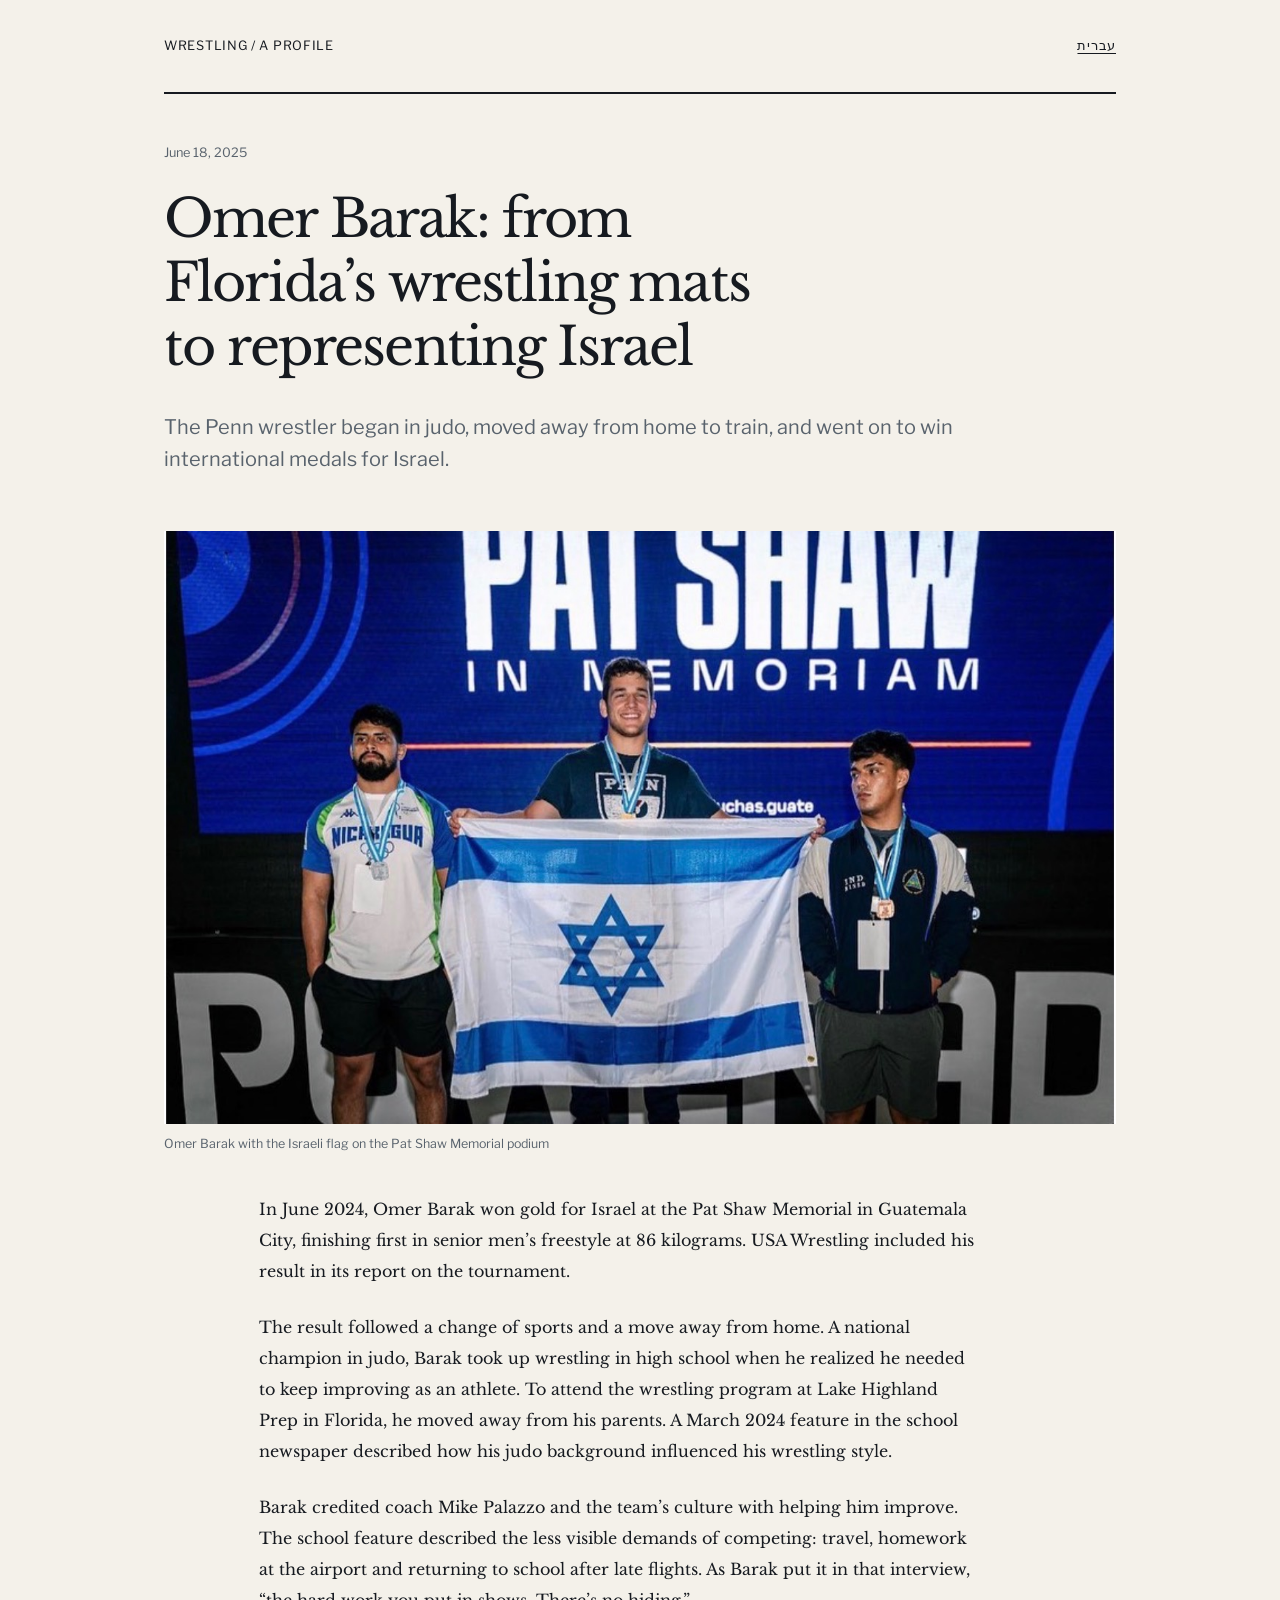
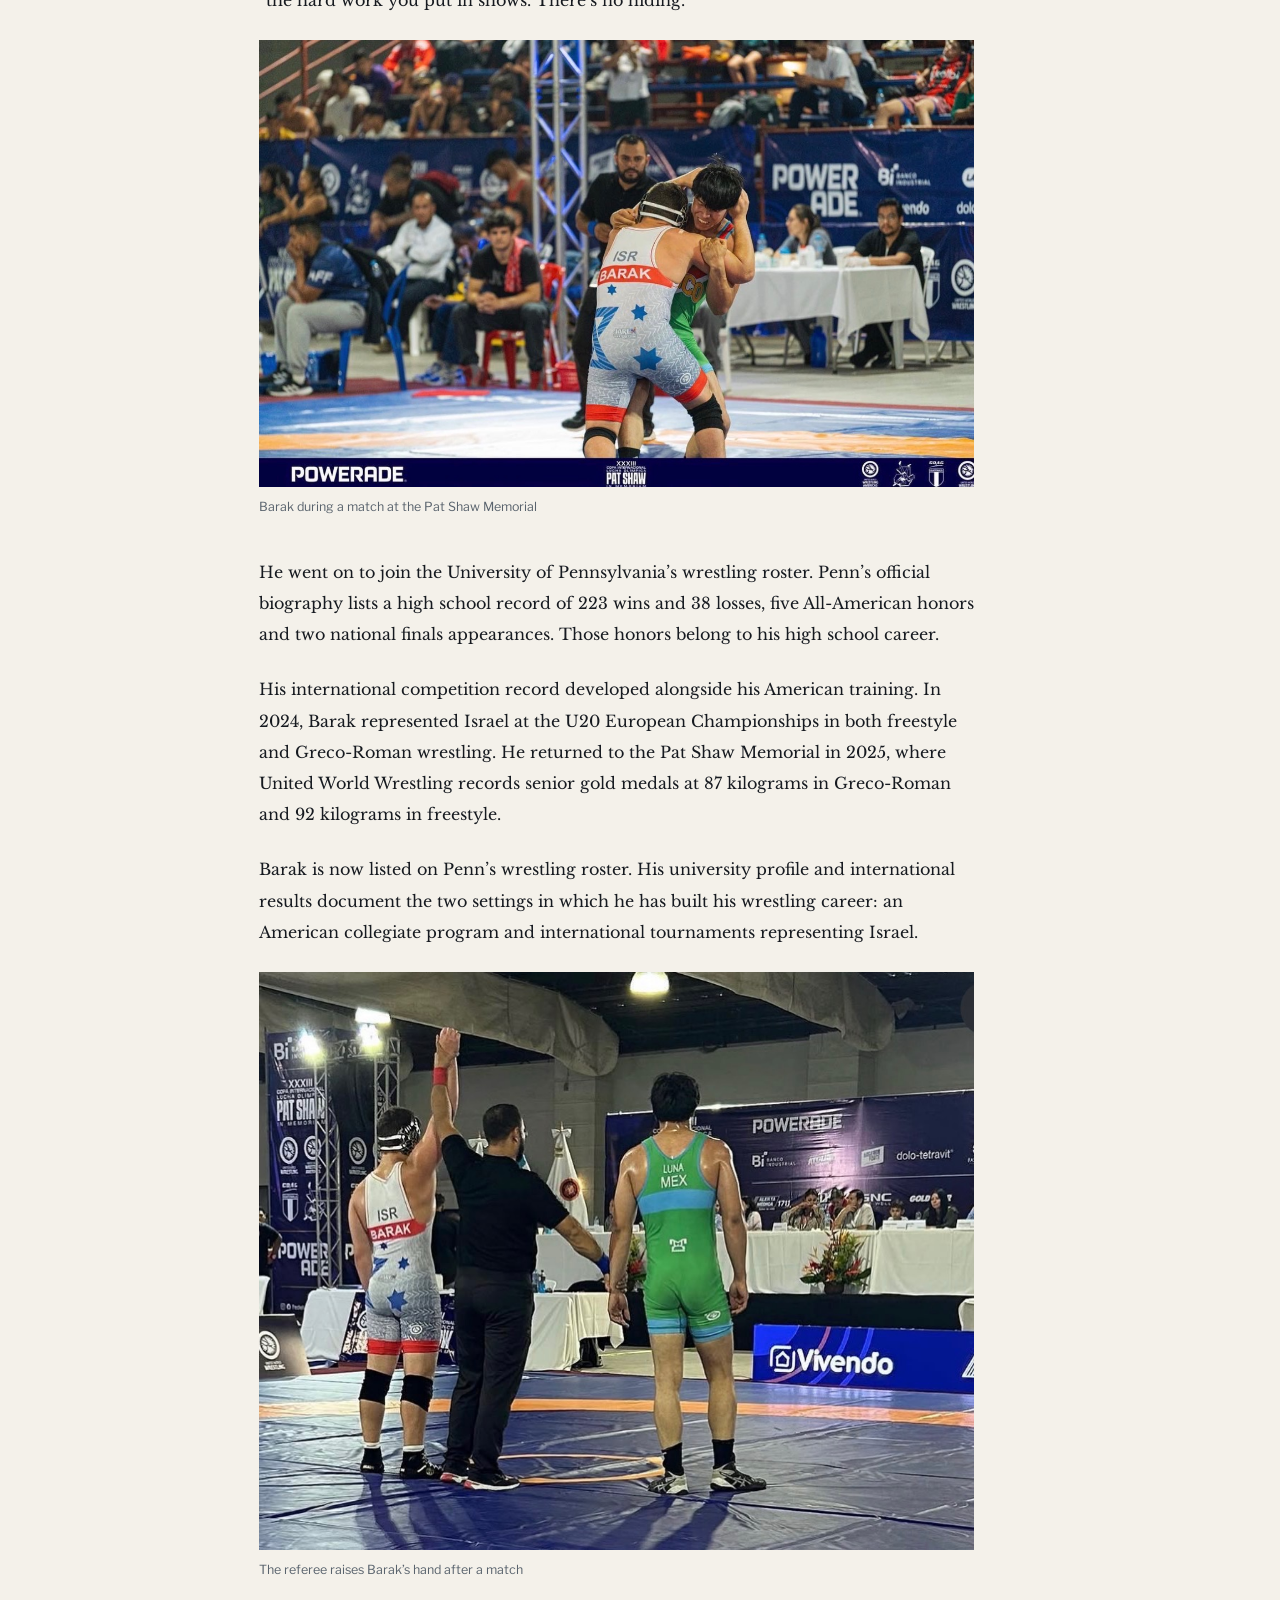
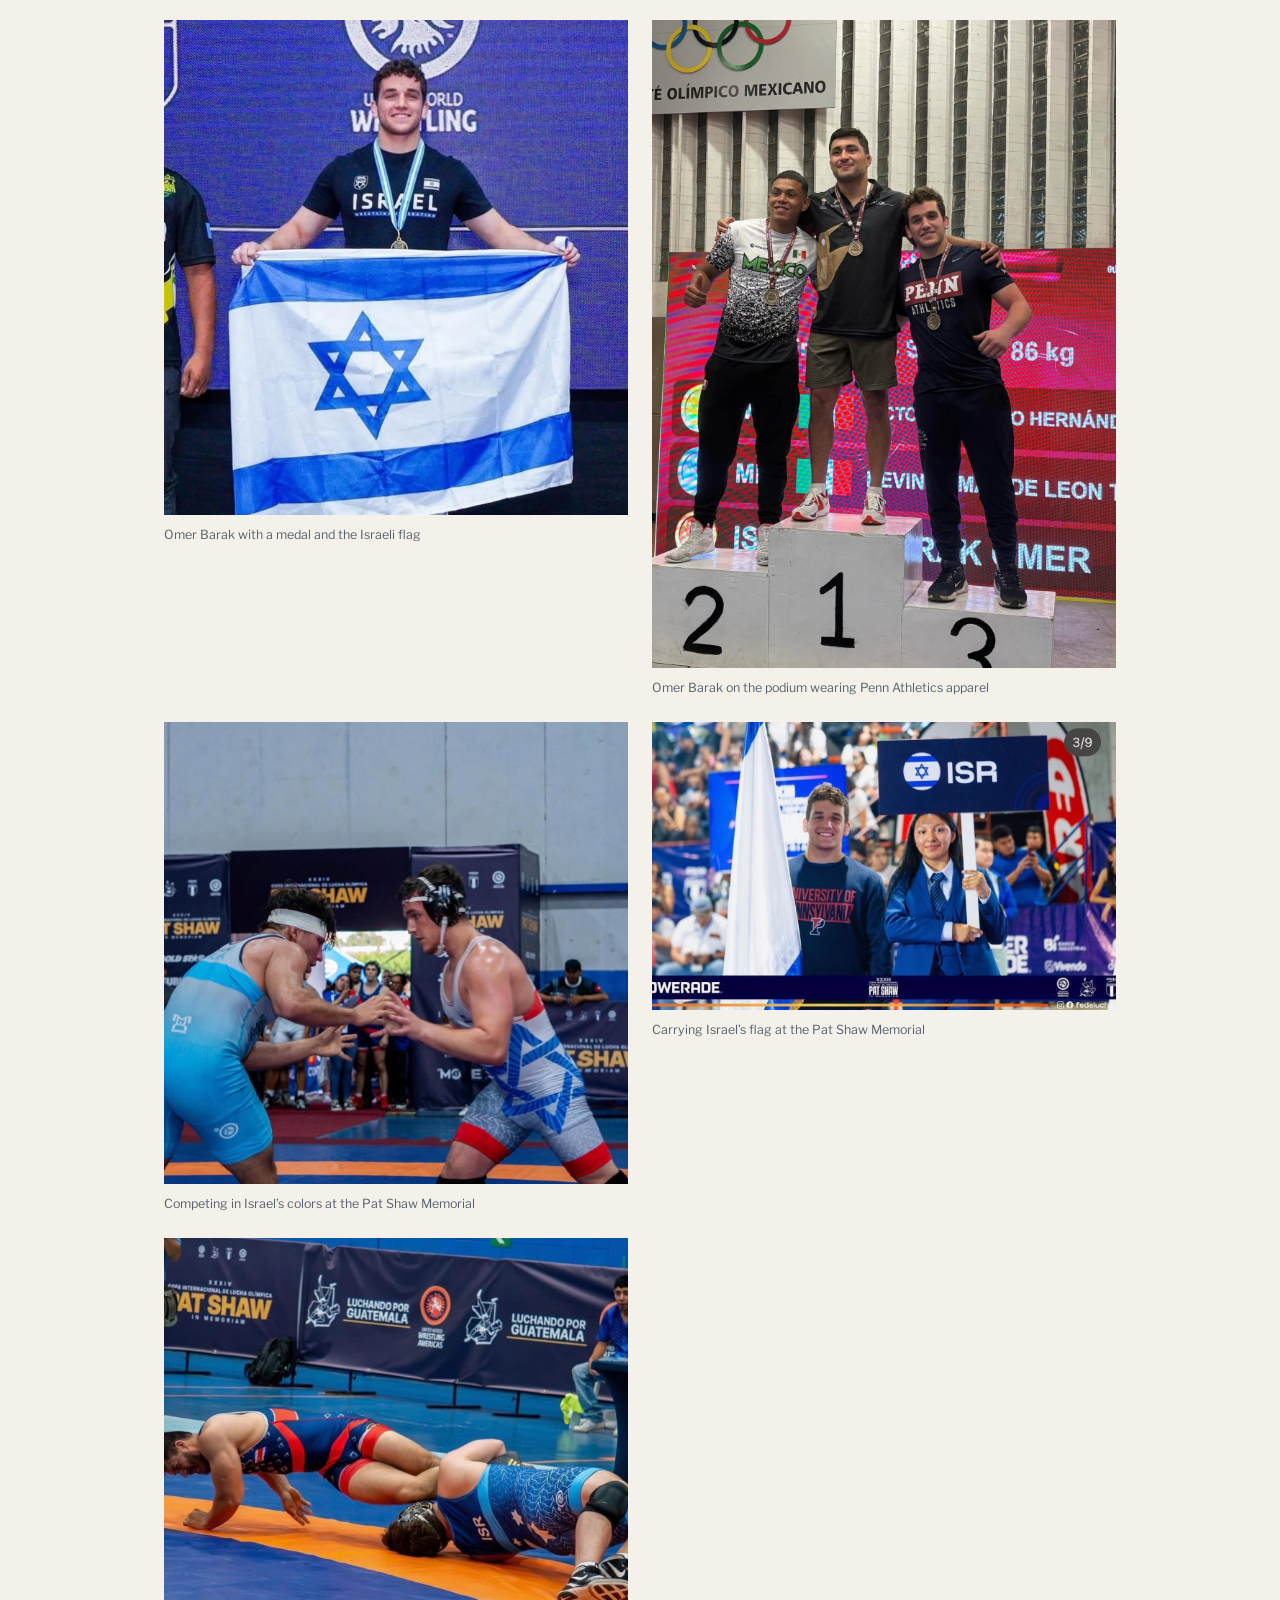
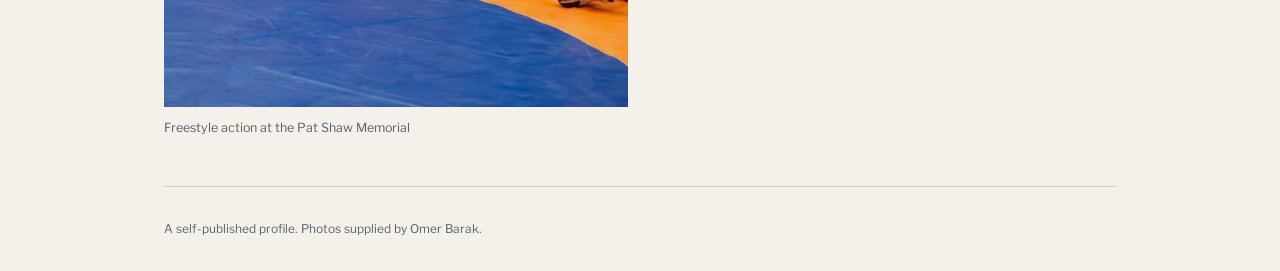
==== commit 9563f179: "Add Barak’s judo background and transition to wrestling" ====
--- a/index.html
+++ b/index.html
@@ -2,5 +2,5 @@
 <meta charset="utf-8"><meta name="viewport" content="width=device-width,initial-scale=1"><title>Omer Barak: from Florida’s wrestling mats to representing Israel</title><meta name="description" content="The Penn wrestler began in judo, moved away from home to train, and went on to win international medals for Israel."><meta name="robots" content="index,follow"><link rel="canonical" href="https://omerbarak2005.github.io/omer-barak-wrestling/"><link rel="alternate" hreflang="en" href="https://omerbarak2005.github.io/omer-barak-wrestling/"><link rel="alternate" hreflang="he" href="https://omerbarak2005.github.io/omer-barak-wrestling/he/"><link rel="alternate" hreflang="x-default" href="https://omerbarak2005.github.io/omer-barak-wrestling/">
 <meta property="og:type" content="article"><meta property="og:title" content="Omer Barak: from Florida’s wrestling mats to representing Israel"><meta property="og:description" content="The Penn wrestler began in judo, moved away from home to train, and went on to win international medals for Israel."><meta property="og:url" content="https://omerbarak2005.github.io/omer-barak-wrestling/"><meta property="og:image" content="https://omerbarak2005.github.io/omer-barak-wrestling/images/omer-barak-pat-shaw-podium.jpeg"><meta property="og:image:width" content="1290"><meta property="og:image:height" content="803"><meta name="twitter:card" content="summary_large_image"><link rel="icon" href="./favicon.svg"><link rel="preconnect" href="https://fonts.googleapis.com"><link rel="preconnect" href="https://fonts.gstatic.com" crossorigin><link href="https://fonts.googleapis.com/css2?family=Libre+Baskerville:wght@400;700&family=Libre+Franklin:wght@400;500;600;700&display=swap" rel="stylesheet"><link rel="stylesheet" href="./style.css"><script type="application/ld+json">{"@context": "https://schema.org", "@type": "Article", "headline": "Omer Barak: from Florida’s wrestling mats to representing Israel", "description": "The Penn wrestler began in judo, moved away from home to train, and went on to win international medals for Israel.", "inLanguage": "en", "datePublished": "2026-09-18", "dateModified": "2026-09-18", "mainEntityOfPage": "https://omerbarak2005.github.io/omer-barak-wrestling/", "about": {"@type": "Person", "name": "Omer Barak", "alternateName": "עומר ברק", "sameAs": ["https://pennathletics.com/sports/wrestling/roster/omer-barak/26127", "https://whatsmat.uww.org/daten.php?spid=5191899110E047649A017F557B4423ED"]}, "publisher": {"@type": "Person", "name": "Omer Barak"}, "image": "https://omerbarak2005.github.io/omer-barak-wrestling/images/omer-barak-pat-shaw-podium.jpeg"}</script></head>
 <body class="feature-page"><a class="skip" href="#main">Skip to article</a><div class="feature-shell"><header class="feature-masthead"><span>WRESTLING / A PROFILE</span><a href="he/" lang="he">עברית</a></header>
-<main id="main"><article><header class="feature-title"><p class="feature-date">June 18, 2025</p><h1>Omer Barak: from Florida’s wrestling mats to representing Israel</h1><p class="feature-deck">The Penn wrestler began in judo, moved away from home to train, and went on to win international medals for Israel.</p></header><figure class="article-photo"><a href="./images/omer-barak-pat-shaw-podium.jpeg" aria-label="Omer Barak with the Israeli flag on the Pat Shaw Memorial podium"><img src="./images/omer-barak-pat-shaw-podium.jpeg" alt="Omer Barak with the Israeli flag on the Pat Shaw Memorial podium" loading="eager" decoding="async"></a><figcaption>Omer Barak with the Israeli flag on the Pat Shaw Memorial podium</figcaption></figure><div class="feature-prose"><p>In June 2024, Omer Barak won gold for Israel at the Pat Shaw Memorial in Guatemala City, finishing first in senior men’s freestyle at 86 kilograms. USA Wrestling included his result in its report on the tournament.</p><p>The result followed a change of sports and a move away from home. Barak began in judo and took up wrestling in high school. To attend the wrestling program at Lake Highland Prep in Florida, he moved away from his parents. A March 2024 feature in the school newspaper described how his judo background influenced his wrestling style.</p><p>Barak credited coach Mike Palazzo and the team’s culture with helping him improve. The school feature described the less visible demands of competing: travel, homework at the airport and returning to school after late flights. As Barak put it in that interview, “the hard work you put in shows. There’s no hiding.”</p><figure class="article-photo"><a href="./images/omer-barak-match.jpeg" aria-label="Barak during a match at the Pat Shaw Memorial"><img src="./images/omer-barak-match.jpeg" alt="Barak during a match at the Pat Shaw Memorial" loading="lazy" decoding="async"></a><figcaption>Barak during a match at the Pat Shaw Memorial</figcaption></figure><p>He went on to join the University of Pennsylvania’s wrestling roster. Penn’s official biography lists a high school record of 223 wins and 38 losses, five All-American honors and two national finals appearances. Those honors belong to his high school career.</p><p>His international competition record developed alongside his American training. In 2024, Barak represented Israel at the U20 European Championships in both freestyle and Greco-Roman wrestling. He returned to the Pat Shaw Memorial in 2025, where United World Wrestling records senior gold medals at 87 kilograms in Greco-Roman and 92 kilograms in freestyle.</p><p>Barak is now listed on Penn’s wrestling roster. His university profile and international results document the two settings in which he has built his wrestling career: an American collegiate program and international tournaments representing Israel.</p><figure class="article-photo"><a href="./images/omer-barak-match-win.jpeg" aria-label="The referee raises Barak’s hand after a match"><img src="./images/omer-barak-match-win.jpeg" alt="The referee raises Barak’s hand after a match" loading="lazy" decoding="async"></a><figcaption>The referee raises Barak’s hand after a match</figcaption></figure></div><section class="article-gallery" aria-label="Competition photographs"><figure class="article-photo"><a href="./images/omer-barak-israel.png" aria-label="Omer Barak with a medal and the Israeli flag"><img src="./images/omer-barak-israel.png" alt="Omer Barak with a medal and the Israeli flag" loading="lazy" decoding="async"></a><figcaption>Omer Barak with a medal and the Israeli flag</figcaption></figure><figure class="article-photo"><a href="./images/omer-barak-podium.png" aria-label="Omer Barak on the podium wearing Penn Athletics apparel"><img src="./images/omer-barak-podium.png" alt="Omer Barak on the podium wearing Penn Athletics apparel" loading="lazy" decoding="async"></a><figcaption>Omer Barak on the podium wearing Penn Athletics apparel</figcaption></figure><figure class="article-photo"><a href="./images/omer-barak-freestyle.png" aria-label="Competing in Israel’s colors at the Pat Shaw Memorial"><img src="./images/omer-barak-freestyle.png" alt="Competing in Israel’s colors at the Pat Shaw Memorial" loading="lazy" decoding="async"></a><figcaption>Competing in Israel’s colors at the Pat Shaw Memorial</figcaption></figure><figure class="article-photo"><a href="./images/omer-barak-flag-bearer.jpeg" aria-label="Carrying Israel’s flag at the Pat Shaw Memorial"><img src="./images/omer-barak-flag-bearer.jpeg" alt="Carrying Israel’s flag at the Pat Shaw Memorial" loading="lazy" decoding="async"></a><figcaption>Carrying Israel’s flag at the Pat Shaw Memorial</figcaption></figure><figure class="article-photo"><a href="./images/omer-barak-on-the-mat.jpeg" aria-label="Freestyle action at the Pat Shaw Memorial"><img src="./images/omer-barak-on-the-mat.jpeg" alt="Freestyle action at the Pat Shaw Memorial" loading="lazy" decoding="async"></a><figcaption>Freestyle action at the Pat Shaw Memorial</figcaption></figure></section></article></main>
+<main id="main"><article><header class="feature-title"><p class="feature-date">June 18, 2025</p><h1>Omer Barak: from Florida’s wrestling mats to representing Israel</h1><p class="feature-deck">The Penn wrestler began in judo, moved away from home to train, and went on to win international medals for Israel.</p></header><figure class="article-photo"><a href="./images/omer-barak-pat-shaw-podium.jpeg" aria-label="Omer Barak with the Israeli flag on the Pat Shaw Memorial podium"><img src="./images/omer-barak-pat-shaw-podium.jpeg" alt="Omer Barak with the Israeli flag on the Pat Shaw Memorial podium" loading="eager" decoding="async"></a><figcaption>Omer Barak with the Israeli flag on the Pat Shaw Memorial podium</figcaption></figure><div class="feature-prose"><p>In June 2024, Omer Barak won gold for Israel at the Pat Shaw Memorial in Guatemala City, finishing first in senior men’s freestyle at 86 kilograms. USA Wrestling included his result in its report on the tournament.</p><p>The result followed a change of sports and a move away from home. A national champion in judo, Barak took up wrestling in high school when he realized he needed to keep improving as an athlete. To attend the wrestling program at Lake Highland Prep in Florida, he moved away from his parents. A March 2024 feature in the school newspaper described how his judo background influenced his wrestling style.</p><p>Barak credited coach Mike Palazzo and the team’s culture with helping him improve. The school feature described the less visible demands of competing: travel, homework at the airport and returning to school after late flights. As Barak put it in that interview, “the hard work you put in shows. There’s no hiding.”</p><figure class="article-photo"><a href="./images/omer-barak-match.jpeg" aria-label="Barak during a match at the Pat Shaw Memorial"><img src="./images/omer-barak-match.jpeg" alt="Barak during a match at the Pat Shaw Memorial" loading="lazy" decoding="async"></a><figcaption>Barak during a match at the Pat Shaw Memorial</figcaption></figure><p>He went on to join the University of Pennsylvania’s wrestling roster. Penn’s official biography lists a high school record of 223 wins and 38 losses, five All-American honors and two national finals appearances. Those honors belong to his high school career.</p><p>His international competition record developed alongside his American training. In 2024, Barak represented Israel at the U20 European Championships in both freestyle and Greco-Roman wrestling. He returned to the Pat Shaw Memorial in 2025, where United World Wrestling records senior gold medals at 87 kilograms in Greco-Roman and 92 kilograms in freestyle.</p><p>Barak is now listed on Penn’s wrestling roster. His university profile and international results document the two settings in which he has built his wrestling career: an American collegiate program and international tournaments representing Israel.</p><figure class="article-photo"><a href="./images/omer-barak-match-win.jpeg" aria-label="The referee raises Barak’s hand after a match"><img src="./images/omer-barak-match-win.jpeg" alt="The referee raises Barak’s hand after a match" loading="lazy" decoding="async"></a><figcaption>The referee raises Barak’s hand after a match</figcaption></figure></div><section class="article-gallery" aria-label="Competition photographs"><figure class="article-photo"><a href="./images/omer-barak-israel.png" aria-label="Omer Barak with a medal and the Israeli flag"><img src="./images/omer-barak-israel.png" alt="Omer Barak with a medal and the Israeli flag" loading="lazy" decoding="async"></a><figcaption>Omer Barak with a medal and the Israeli flag</figcaption></figure><figure class="article-photo"><a href="./images/omer-barak-podium.png" aria-label="Omer Barak on the podium wearing Penn Athletics apparel"><img src="./images/omer-barak-podium.png" alt="Omer Barak on the podium wearing Penn Athletics apparel" loading="lazy" decoding="async"></a><figcaption>Omer Barak on the podium wearing Penn Athletics apparel</figcaption></figure><figure class="article-photo"><a href="./images/omer-barak-freestyle.png" aria-label="Competing in Israel’s colors at the Pat Shaw Memorial"><img src="./images/omer-barak-freestyle.png" alt="Competing in Israel’s colors at the Pat Shaw Memorial" loading="lazy" decoding="async"></a><figcaption>Competing in Israel’s colors at the Pat Shaw Memorial</figcaption></figure><figure class="article-photo"><a href="./images/omer-barak-flag-bearer.jpeg" aria-label="Carrying Israel’s flag at the Pat Shaw Memorial"><img src="./images/omer-barak-flag-bearer.jpeg" alt="Carrying Israel’s flag at the Pat Shaw Memorial" loading="lazy" decoding="async"></a><figcaption>Carrying Israel’s flag at the Pat Shaw Memorial</figcaption></figure><figure class="article-photo"><a href="./images/omer-barak-on-the-mat.jpeg" aria-label="Freestyle action at the Pat Shaw Memorial"><img src="./images/omer-barak-on-the-mat.jpeg" alt="Freestyle action at the Pat Shaw Memorial" loading="lazy" decoding="async"></a><figcaption>Freestyle action at the Pat Shaw Memorial</figcaption></figure></section></article></main>
 <footer class="feature-footer"><p>A self-published profile. Photos supplied by Omer Barak.</p></footer></div></body></html>
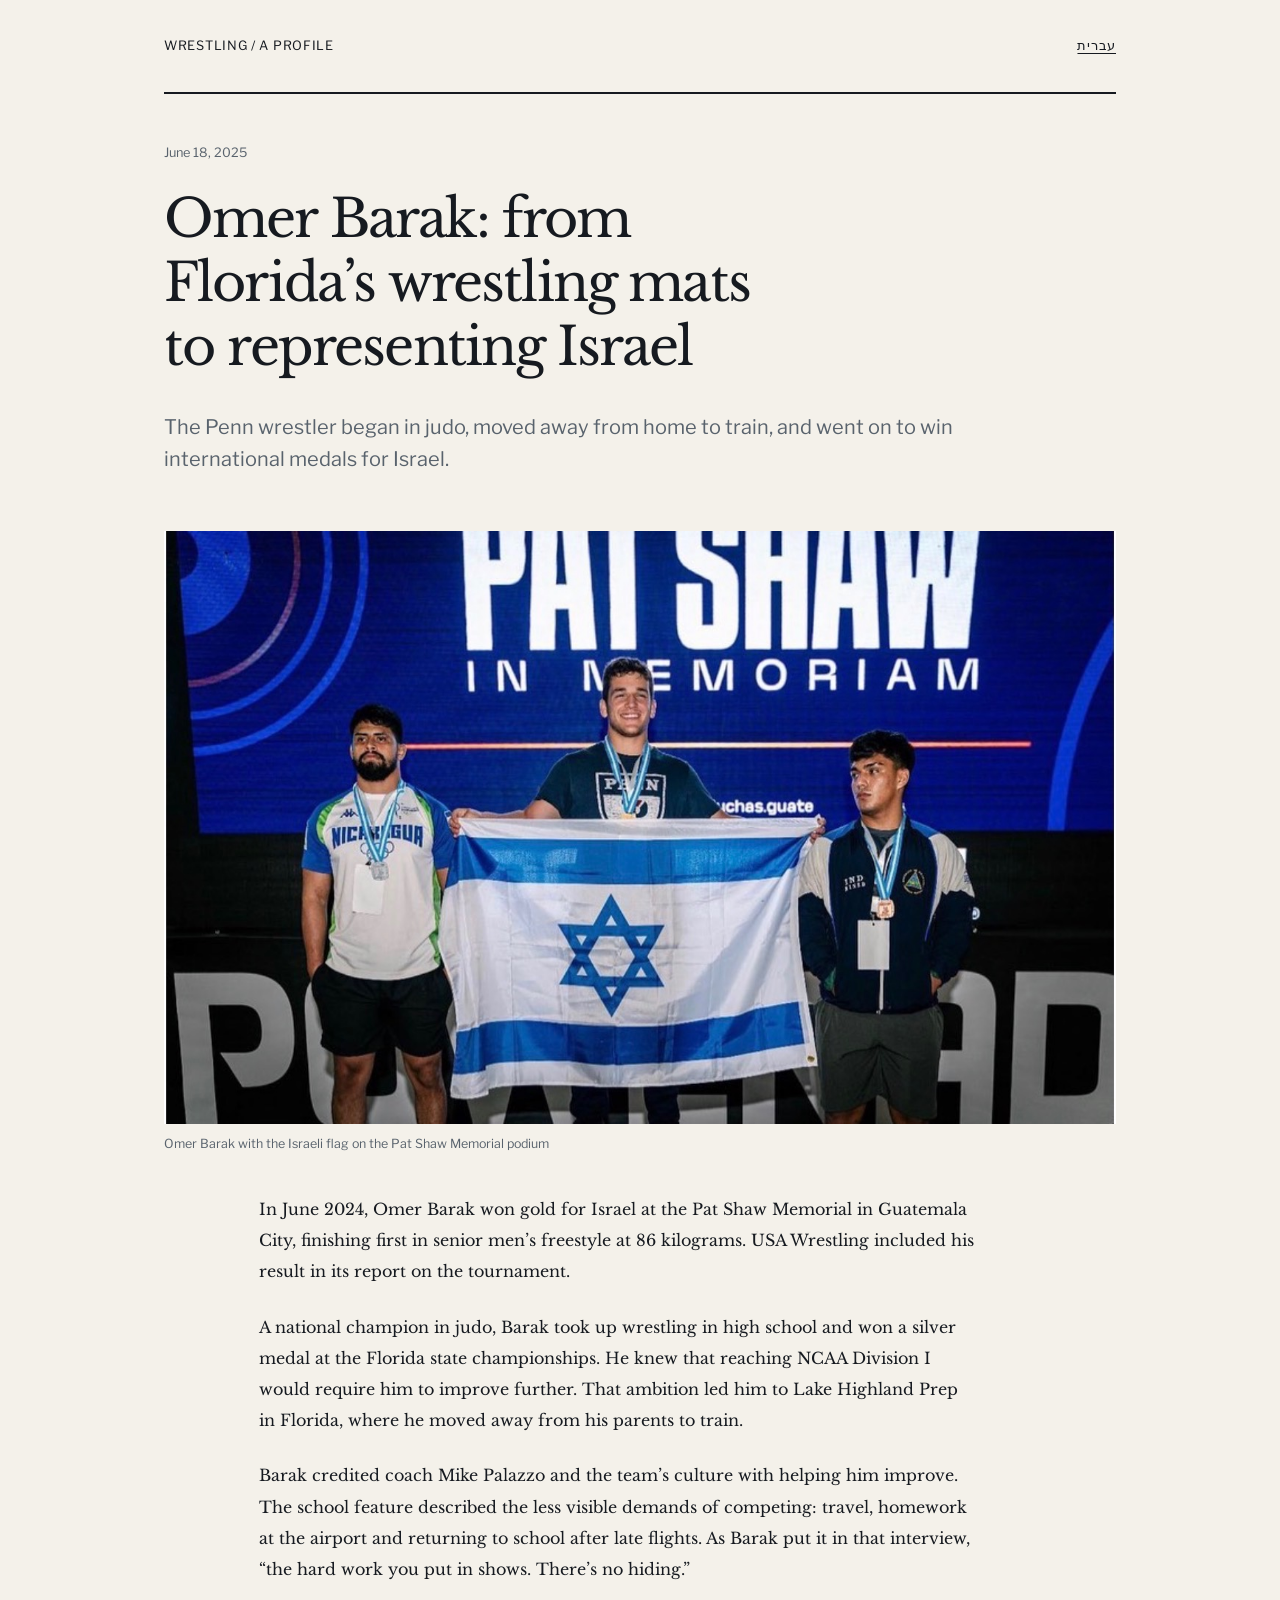
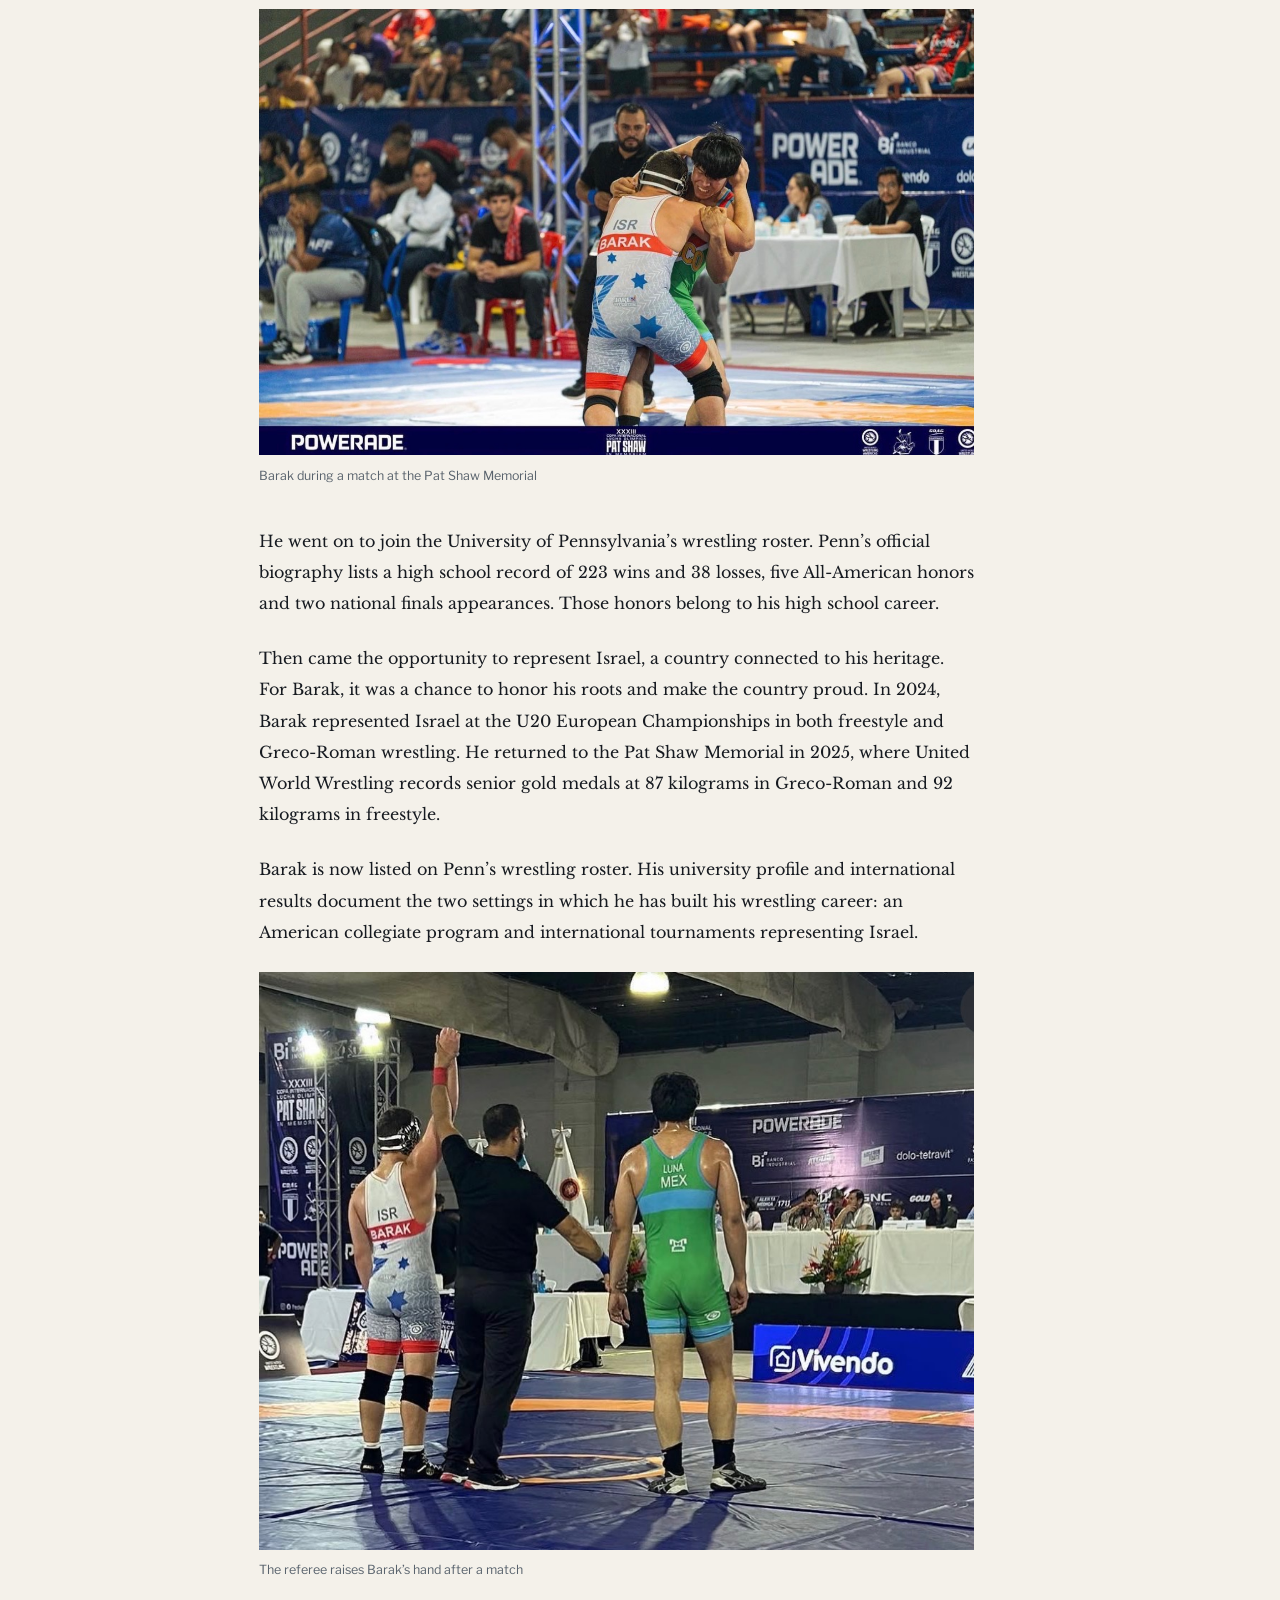
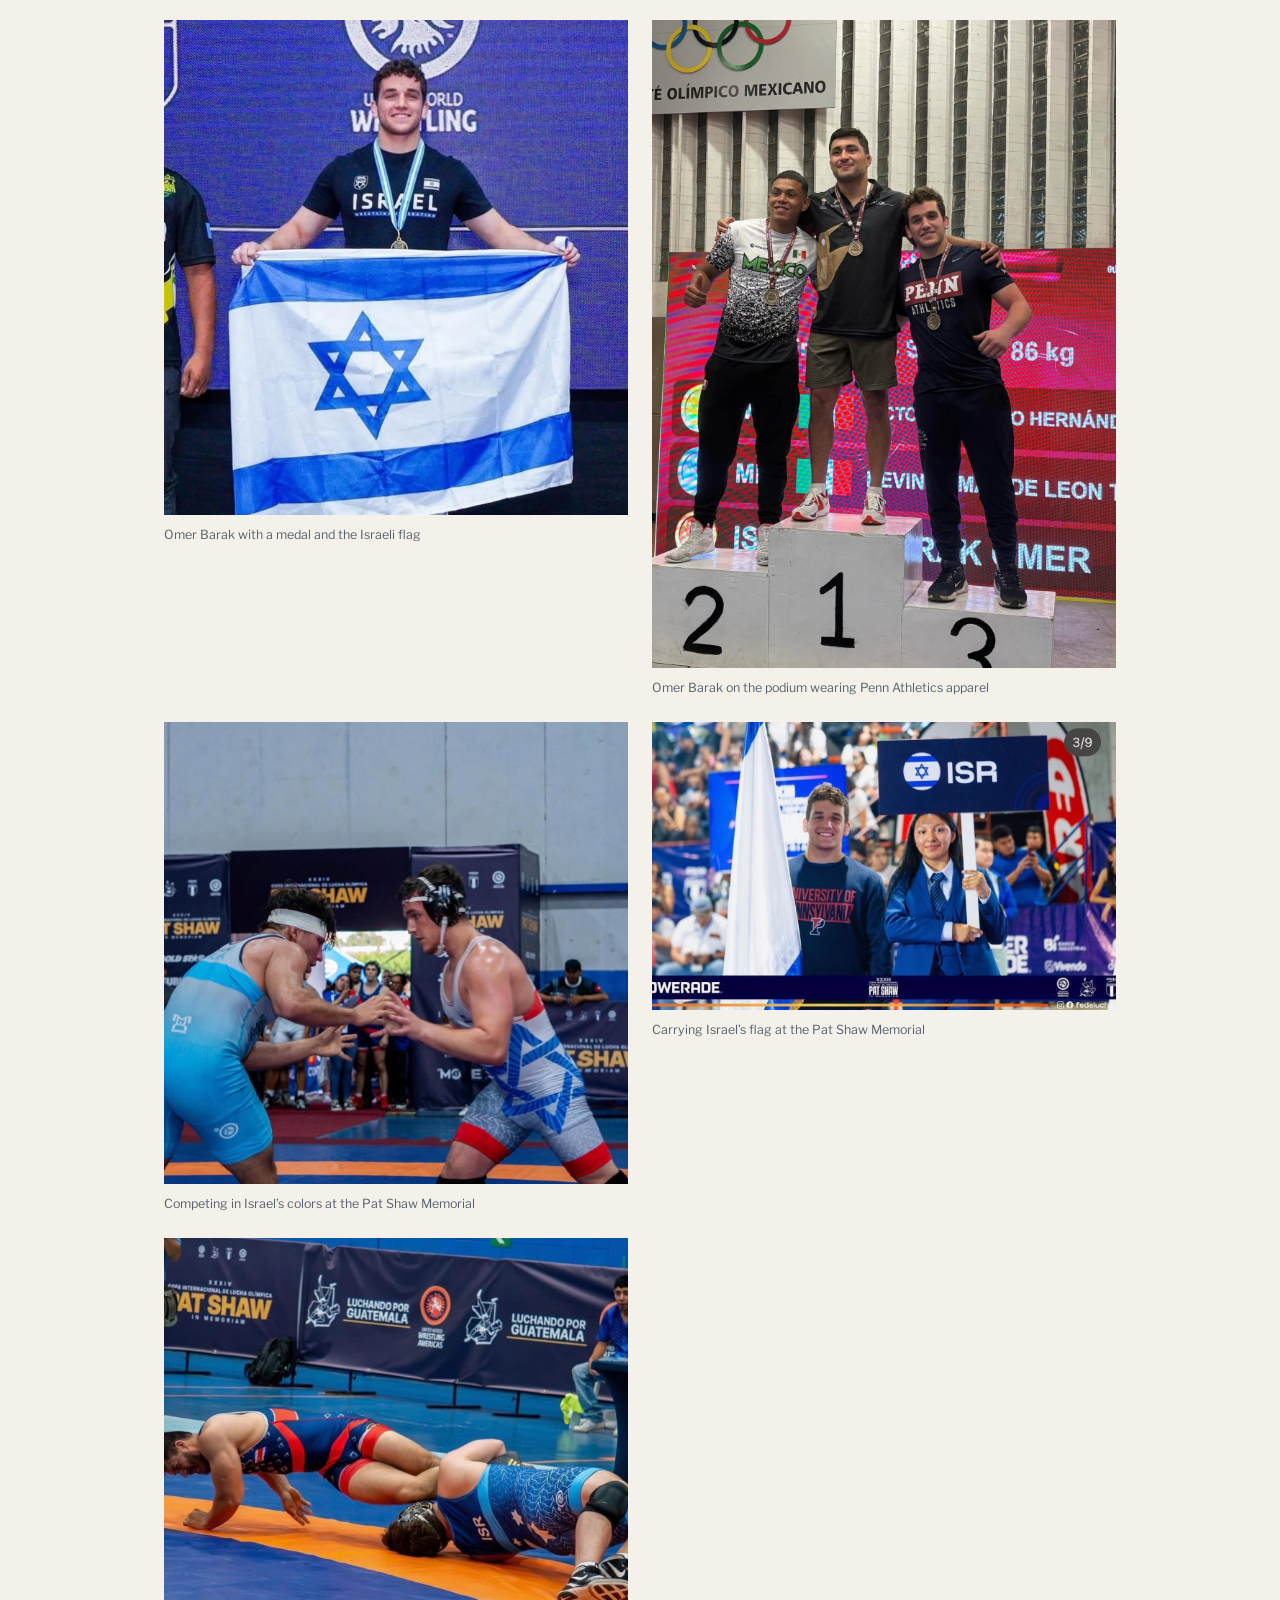
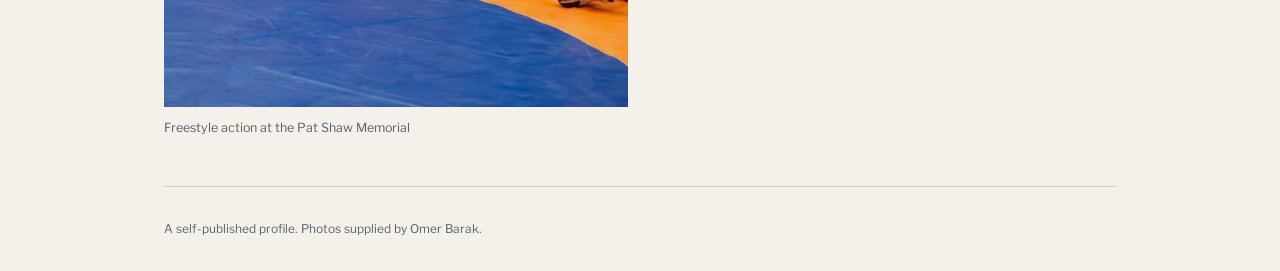
==== commit 3153d074: "Clarify Florida silver, Division I ambition and Israel representation" ====
--- a/index.html
+++ b/index.html
@@ -2,5 +2,5 @@
 <meta charset="utf-8"><meta name="viewport" content="width=device-width,initial-scale=1"><title>Omer Barak: from Florida’s wrestling mats to representing Israel</title><meta name="description" content="The Penn wrestler began in judo, moved away from home to train, and went on to win international medals for Israel."><meta name="robots" content="index,follow"><link rel="canonical" href="https://omerbarak2005.github.io/omer-barak-wrestling/"><link rel="alternate" hreflang="en" href="https://omerbarak2005.github.io/omer-barak-wrestling/"><link rel="alternate" hreflang="he" href="https://omerbarak2005.github.io/omer-barak-wrestling/he/"><link rel="alternate" hreflang="x-default" href="https://omerbarak2005.github.io/omer-barak-wrestling/">
 <meta property="og:type" content="article"><meta property="og:title" content="Omer Barak: from Florida’s wrestling mats to representing Israel"><meta property="og:description" content="The Penn wrestler began in judo, moved away from home to train, and went on to win international medals for Israel."><meta property="og:url" content="https://omerbarak2005.github.io/omer-barak-wrestling/"><meta property="og:image" content="https://omerbarak2005.github.io/omer-barak-wrestling/images/omer-barak-pat-shaw-podium.jpeg"><meta property="og:image:width" content="1290"><meta property="og:image:height" content="803"><meta name="twitter:card" content="summary_large_image"><link rel="icon" href="./favicon.svg"><link rel="preconnect" href="https://fonts.googleapis.com"><link rel="preconnect" href="https://fonts.gstatic.com" crossorigin><link href="https://fonts.googleapis.com/css2?family=Libre+Baskerville:wght@400;700&family=Libre+Franklin:wght@400;500;600;700&display=swap" rel="stylesheet"><link rel="stylesheet" href="./style.css"><script type="application/ld+json">{"@context": "https://schema.org", "@type": "Article", "headline": "Omer Barak: from Florida’s wrestling mats to representing Israel", "description": "The Penn wrestler began in judo, moved away from home to train, and went on to win international medals for Israel.", "inLanguage": "en", "datePublished": "2026-09-18", "dateModified": "2026-09-18", "mainEntityOfPage": "https://omerbarak2005.github.io/omer-barak-wrestling/", "about": {"@type": "Person", "name": "Omer Barak", "alternateName": "עומר ברק", "sameAs": ["https://pennathletics.com/sports/wrestling/roster/omer-barak/26127", "https://whatsmat.uww.org/daten.php?spid=5191899110E047649A017F557B4423ED"]}, "publisher": {"@type": "Person", "name": "Omer Barak"}, "image": "https://omerbarak2005.github.io/omer-barak-wrestling/images/omer-barak-pat-shaw-podium.jpeg"}</script></head>
 <body class="feature-page"><a class="skip" href="#main">Skip to article</a><div class="feature-shell"><header class="feature-masthead"><span>WRESTLING / A PROFILE</span><a href="he/" lang="he">עברית</a></header>
-<main id="main"><article><header class="feature-title"><p class="feature-date">June 18, 2025</p><h1>Omer Barak: from Florida’s wrestling mats to representing Israel</h1><p class="feature-deck">The Penn wrestler began in judo, moved away from home to train, and went on to win international medals for Israel.</p></header><figure class="article-photo"><a href="./images/omer-barak-pat-shaw-podium.jpeg" aria-label="Omer Barak with the Israeli flag on the Pat Shaw Memorial podium"><img src="./images/omer-barak-pat-shaw-podium.jpeg" alt="Omer Barak with the Israeli flag on the Pat Shaw Memorial podium" loading="eager" decoding="async"></a><figcaption>Omer Barak with the Israeli flag on the Pat Shaw Memorial podium</figcaption></figure><div class="feature-prose"><p>In June 2024, Omer Barak won gold for Israel at the Pat Shaw Memorial in Guatemala City, finishing first in senior men’s freestyle at 86 kilograms. USA Wrestling included his result in its report on the tournament.</p><p>The result followed a change of sports and a move away from home. A national champion in judo, Barak took up wrestling in high school when he realized he needed to keep improving as an athlete. To attend the wrestling program at Lake Highland Prep in Florida, he moved away from his parents. A March 2024 feature in the school newspaper described how his judo background influenced his wrestling style.</p><p>Barak credited coach Mike Palazzo and the team’s culture with helping him improve. The school feature described the less visible demands of competing: travel, homework at the airport and returning to school after late flights. As Barak put it in that interview, “the hard work you put in shows. There’s no hiding.”</p><figure class="article-photo"><a href="./images/omer-barak-match.jpeg" aria-label="Barak during a match at the Pat Shaw Memorial"><img src="./images/omer-barak-match.jpeg" alt="Barak during a match at the Pat Shaw Memorial" loading="lazy" decoding="async"></a><figcaption>Barak during a match at the Pat Shaw Memorial</figcaption></figure><p>He went on to join the University of Pennsylvania’s wrestling roster. Penn’s official biography lists a high school record of 223 wins and 38 losses, five All-American honors and two national finals appearances. Those honors belong to his high school career.</p><p>His international competition record developed alongside his American training. In 2024, Barak represented Israel at the U20 European Championships in both freestyle and Greco-Roman wrestling. He returned to the Pat Shaw Memorial in 2025, where United World Wrestling records senior gold medals at 87 kilograms in Greco-Roman and 92 kilograms in freestyle.</p><p>Barak is now listed on Penn’s wrestling roster. His university profile and international results document the two settings in which he has built his wrestling career: an American collegiate program and international tournaments representing Israel.</p><figure class="article-photo"><a href="./images/omer-barak-match-win.jpeg" aria-label="The referee raises Barak’s hand after a match"><img src="./images/omer-barak-match-win.jpeg" alt="The referee raises Barak’s hand after a match" loading="lazy" decoding="async"></a><figcaption>The referee raises Barak’s hand after a match</figcaption></figure></div><section class="article-gallery" aria-label="Competition photographs"><figure class="article-photo"><a href="./images/omer-barak-israel.png" aria-label="Omer Barak with a medal and the Israeli flag"><img src="./images/omer-barak-israel.png" alt="Omer Barak with a medal and the Israeli flag" loading="lazy" decoding="async"></a><figcaption>Omer Barak with a medal and the Israeli flag</figcaption></figure><figure class="article-photo"><a href="./images/omer-barak-podium.png" aria-label="Omer Barak on the podium wearing Penn Athletics apparel"><img src="./images/omer-barak-podium.png" alt="Omer Barak on the podium wearing Penn Athletics apparel" loading="lazy" decoding="async"></a><figcaption>Omer Barak on the podium wearing Penn Athletics apparel</figcaption></figure><figure class="article-photo"><a href="./images/omer-barak-freestyle.png" aria-label="Competing in Israel’s colors at the Pat Shaw Memorial"><img src="./images/omer-barak-freestyle.png" alt="Competing in Israel’s colors at the Pat Shaw Memorial" loading="lazy" decoding="async"></a><figcaption>Competing in Israel’s colors at the Pat Shaw Memorial</figcaption></figure><figure class="article-photo"><a href="./images/omer-barak-flag-bearer.jpeg" aria-label="Carrying Israel’s flag at the Pat Shaw Memorial"><img src="./images/omer-barak-flag-bearer.jpeg" alt="Carrying Israel’s flag at the Pat Shaw Memorial" loading="lazy" decoding="async"></a><figcaption>Carrying Israel’s flag at the Pat Shaw Memorial</figcaption></figure><figure class="article-photo"><a href="./images/omer-barak-on-the-mat.jpeg" aria-label="Freestyle action at the Pat Shaw Memorial"><img src="./images/omer-barak-on-the-mat.jpeg" alt="Freestyle action at the Pat Shaw Memorial" loading="lazy" decoding="async"></a><figcaption>Freestyle action at the Pat Shaw Memorial</figcaption></figure></section></article></main>
+<main id="main"><article><header class="feature-title"><p class="feature-date">June 18, 2025</p><h1>Omer Barak: from Florida’s wrestling mats to representing Israel</h1><p class="feature-deck">The Penn wrestler began in judo, moved away from home to train, and went on to win international medals for Israel.</p></header><figure class="article-photo"><a href="./images/omer-barak-pat-shaw-podium.jpeg" aria-label="Omer Barak with the Israeli flag on the Pat Shaw Memorial podium"><img src="./images/omer-barak-pat-shaw-podium.jpeg" alt="Omer Barak with the Israeli flag on the Pat Shaw Memorial podium" loading="eager" decoding="async"></a><figcaption>Omer Barak with the Israeli flag on the Pat Shaw Memorial podium</figcaption></figure><div class="feature-prose"><p>In June 2024, Omer Barak won gold for Israel at the Pat Shaw Memorial in Guatemala City, finishing first in senior men’s freestyle at 86 kilograms. USA Wrestling included his result in its report on the tournament.</p><p>A national champion in judo, Barak took up wrestling in high school and won a silver medal at the Florida state championships. He knew that reaching NCAA Division I would require him to improve further. That ambition led him to Lake Highland Prep in Florida, where he moved away from his parents to train.</p><p>Barak credited coach Mike Palazzo and the team’s culture with helping him improve. The school feature described the less visible demands of competing: travel, homework at the airport and returning to school after late flights. As Barak put it in that interview, “the hard work you put in shows. There’s no hiding.”</p><figure class="article-photo"><a href="./images/omer-barak-match.jpeg" aria-label="Barak during a match at the Pat Shaw Memorial"><img src="./images/omer-barak-match.jpeg" alt="Barak during a match at the Pat Shaw Memorial" loading="lazy" decoding="async"></a><figcaption>Barak during a match at the Pat Shaw Memorial</figcaption></figure><p>He went on to join the University of Pennsylvania’s wrestling roster. Penn’s official biography lists a high school record of 223 wins and 38 losses, five All-American honors and two national finals appearances. Those honors belong to his high school career.</p><p>Then came the opportunity to represent Israel, a country connected to his heritage. For Barak, it was a chance to honor his roots and make the country proud. In 2024, Barak represented Israel at the U20 European Championships in both freestyle and Greco-Roman wrestling. He returned to the Pat Shaw Memorial in 2025, where United World Wrestling records senior gold medals at 87 kilograms in Greco-Roman and 92 kilograms in freestyle.</p><p>Barak is now listed on Penn’s wrestling roster. His university profile and international results document the two settings in which he has built his wrestling career: an American collegiate program and international tournaments representing Israel.</p><figure class="article-photo"><a href="./images/omer-barak-match-win.jpeg" aria-label="The referee raises Barak’s hand after a match"><img src="./images/omer-barak-match-win.jpeg" alt="The referee raises Barak’s hand after a match" loading="lazy" decoding="async"></a><figcaption>The referee raises Barak’s hand after a match</figcaption></figure></div><section class="article-gallery" aria-label="Competition photographs"><figure class="article-photo"><a href="./images/omer-barak-israel.png" aria-label="Omer Barak with a medal and the Israeli flag"><img src="./images/omer-barak-israel.png" alt="Omer Barak with a medal and the Israeli flag" loading="lazy" decoding="async"></a><figcaption>Omer Barak with a medal and the Israeli flag</figcaption></figure><figure class="article-photo"><a href="./images/omer-barak-podium.png" aria-label="Omer Barak on the podium wearing Penn Athletics apparel"><img src="./images/omer-barak-podium.png" alt="Omer Barak on the podium wearing Penn Athletics apparel" loading="lazy" decoding="async"></a><figcaption>Omer Barak on the podium wearing Penn Athletics apparel</figcaption></figure><figure class="article-photo"><a href="./images/omer-barak-freestyle.png" aria-label="Competing in Israel’s colors at the Pat Shaw Memorial"><img src="./images/omer-barak-freestyle.png" alt="Competing in Israel’s colors at the Pat Shaw Memorial" loading="lazy" decoding="async"></a><figcaption>Competing in Israel’s colors at the Pat Shaw Memorial</figcaption></figure><figure class="article-photo"><a href="./images/omer-barak-flag-bearer.jpeg" aria-label="Carrying Israel’s flag at the Pat Shaw Memorial"><img src="./images/omer-barak-flag-bearer.jpeg" alt="Carrying Israel’s flag at the Pat Shaw Memorial" loading="lazy" decoding="async"></a><figcaption>Carrying Israel’s flag at the Pat Shaw Memorial</figcaption></figure><figure class="article-photo"><a href="./images/omer-barak-on-the-mat.jpeg" aria-label="Freestyle action at the Pat Shaw Memorial"><img src="./images/omer-barak-on-the-mat.jpeg" alt="Freestyle action at the Pat Shaw Memorial" loading="lazy" decoding="async"></a><figcaption>Freestyle action at the Pat Shaw Memorial</figcaption></figure></section></article></main>
 <footer class="feature-footer"><p>A self-published profile. Photos supplied by Omer Barak.</p></footer></div></body></html>
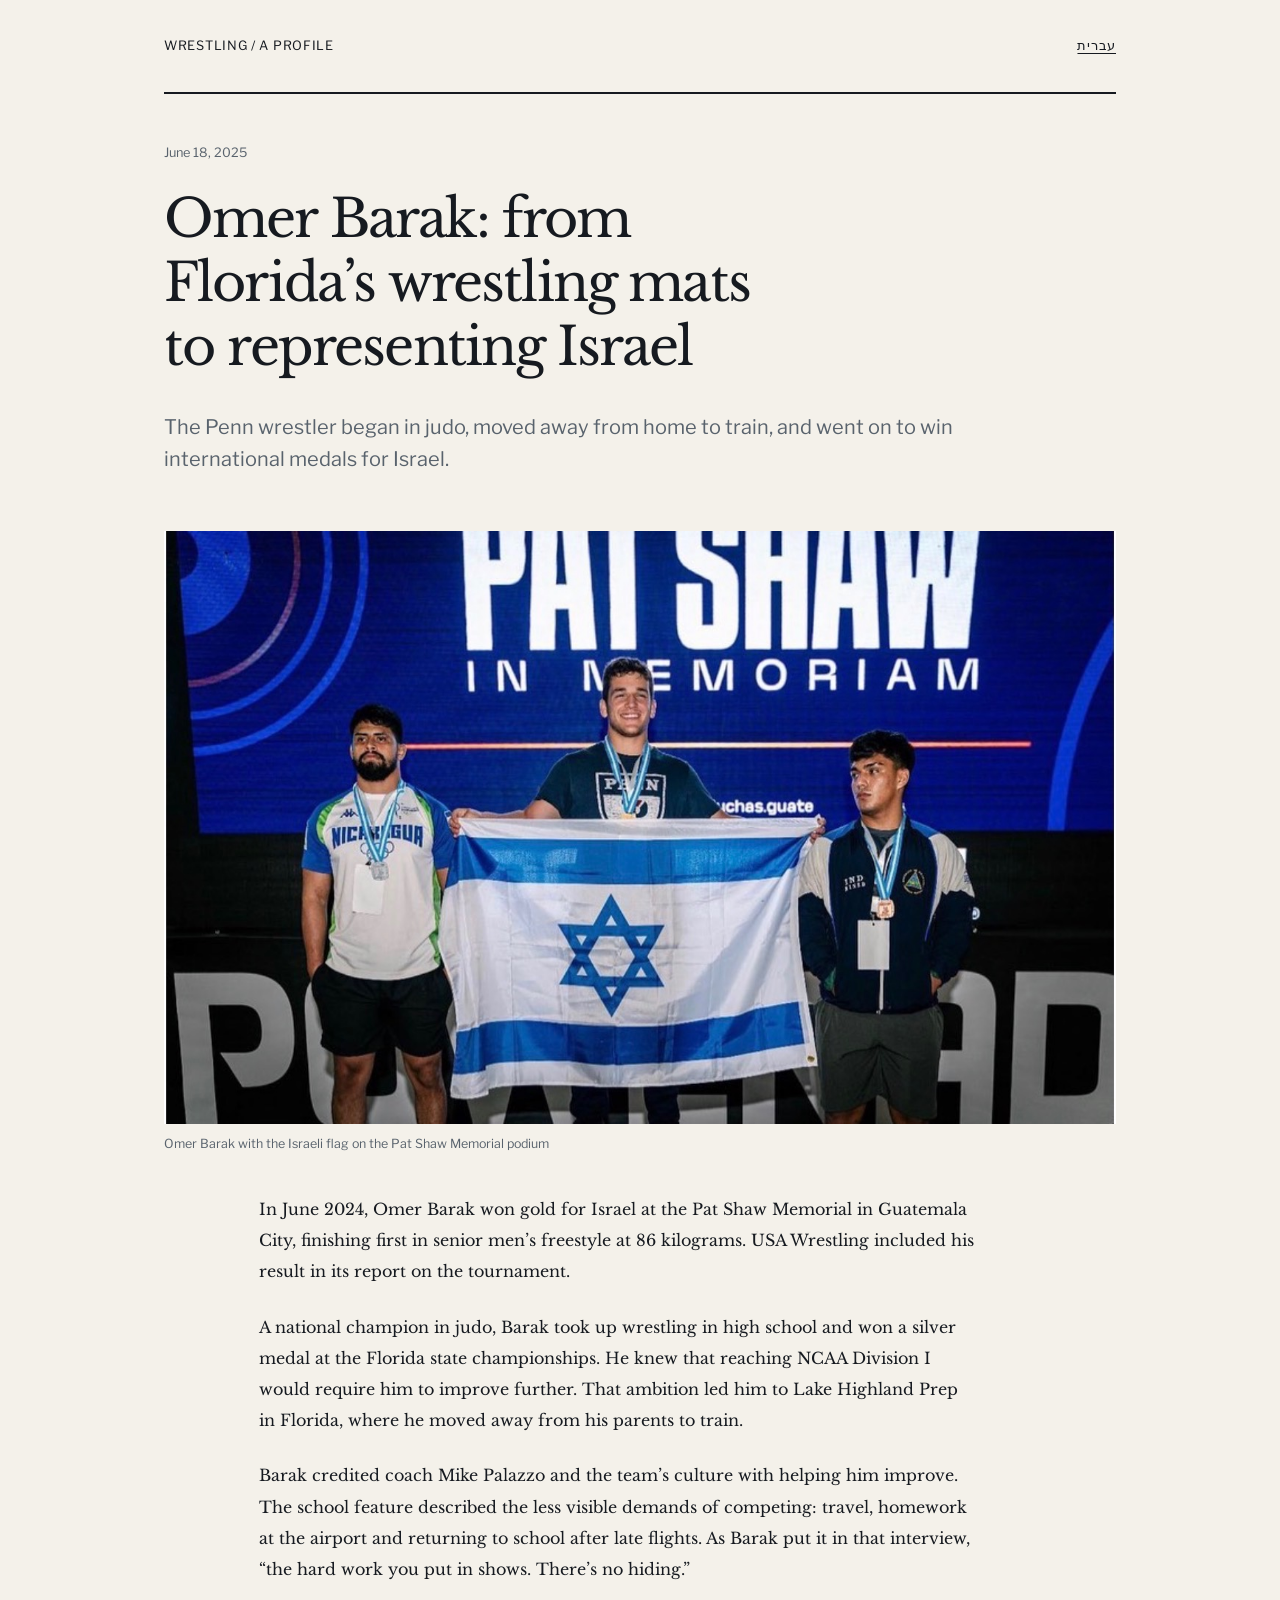
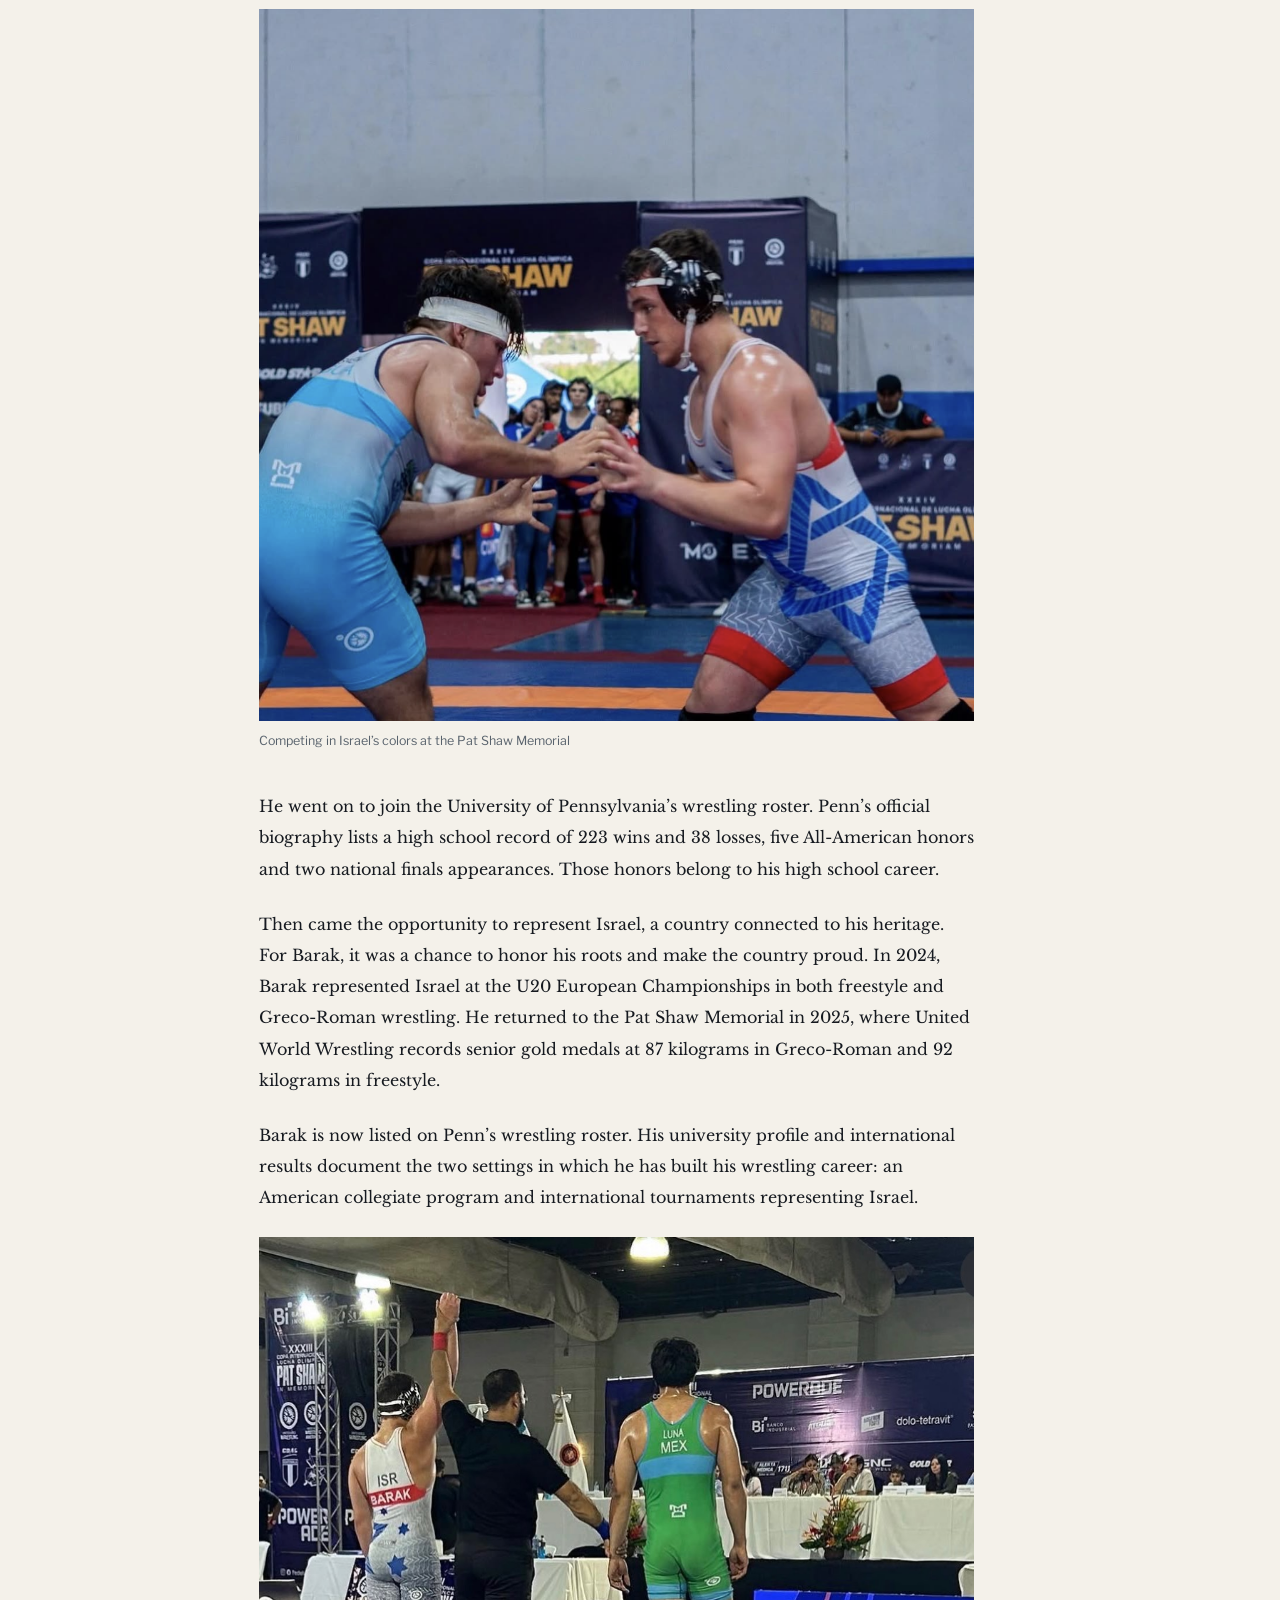
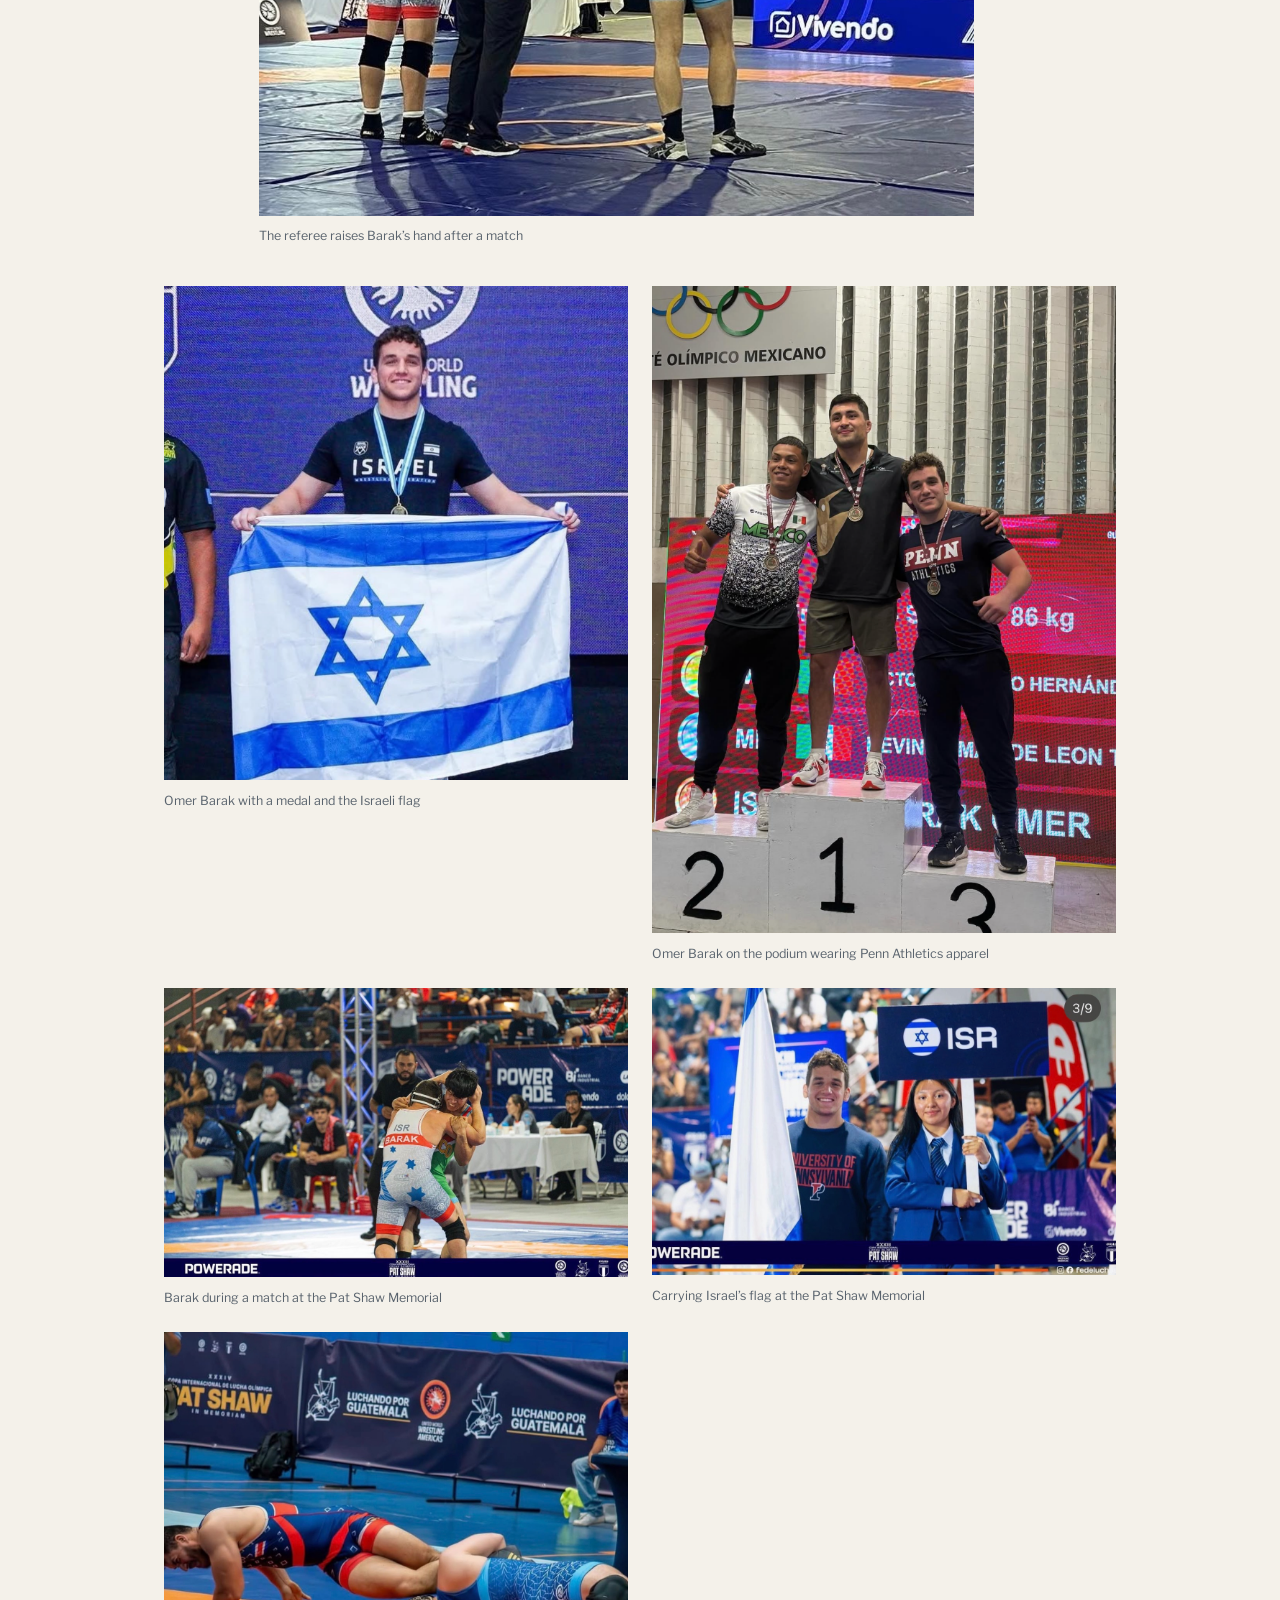
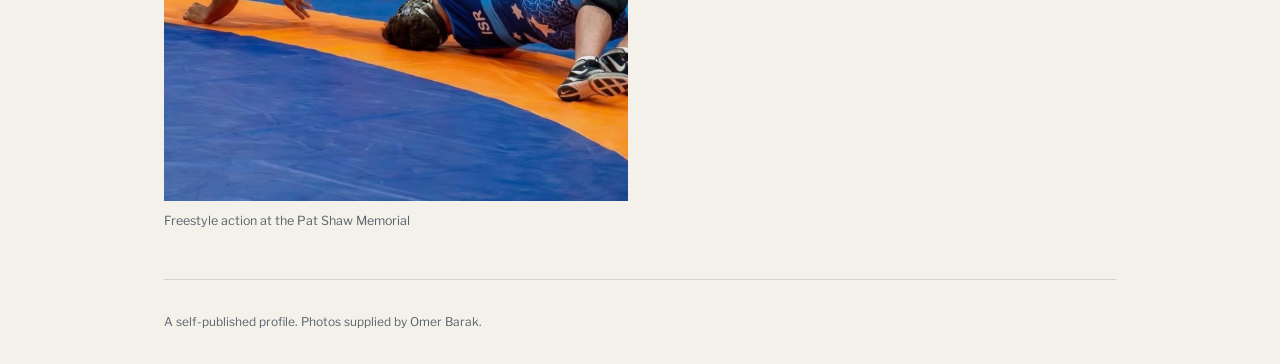
==== commit 1a4f1970: "Feature selected action photograph second in the article" ====
--- a/index.html
+++ b/index.html
@@ -2,5 +2,5 @@
 <meta charset="utf-8"><meta name="viewport" content="width=device-width,initial-scale=1"><title>Omer Barak: from Florida’s wrestling mats to representing Israel</title><meta name="description" content="The Penn wrestler began in judo, moved away from home to train, and went on to win international medals for Israel."><meta name="robots" content="index,follow"><link rel="canonical" href="https://omerbarak2005.github.io/omer-barak-wrestling/"><link rel="alternate" hreflang="en" href="https://omerbarak2005.github.io/omer-barak-wrestling/"><link rel="alternate" hreflang="he" href="https://omerbarak2005.github.io/omer-barak-wrestling/he/"><link rel="alternate" hreflang="x-default" href="https://omerbarak2005.github.io/omer-barak-wrestling/">
 <meta property="og:type" content="article"><meta property="og:title" content="Omer Barak: from Florida’s wrestling mats to representing Israel"><meta property="og:description" content="The Penn wrestler began in judo, moved away from home to train, and went on to win international medals for Israel."><meta property="og:url" content="https://omerbarak2005.github.io/omer-barak-wrestling/"><meta property="og:image" content="https://omerbarak2005.github.io/omer-barak-wrestling/images/omer-barak-pat-shaw-podium.jpeg"><meta property="og:image:width" content="1290"><meta property="og:image:height" content="803"><meta name="twitter:card" content="summary_large_image"><link rel="icon" href="./favicon.svg"><link rel="preconnect" href="https://fonts.googleapis.com"><link rel="preconnect" href="https://fonts.gstatic.com" crossorigin><link href="https://fonts.googleapis.com/css2?family=Libre+Baskerville:wght@400;700&family=Libre+Franklin:wght@400;500;600;700&display=swap" rel="stylesheet"><link rel="stylesheet" href="./style.css"><script type="application/ld+json">{"@context": "https://schema.org", "@type": "Article", "headline": "Omer Barak: from Florida’s wrestling mats to representing Israel", "description": "The Penn wrestler began in judo, moved away from home to train, and went on to win international medals for Israel.", "inLanguage": "en", "datePublished": "2026-09-18", "dateModified": "2026-09-18", "mainEntityOfPage": "https://omerbarak2005.github.io/omer-barak-wrestling/", "about": {"@type": "Person", "name": "Omer Barak", "alternateName": "עומר ברק", "sameAs": ["https://pennathletics.com/sports/wrestling/roster/omer-barak/26127", "https://whatsmat.uww.org/daten.php?spid=5191899110E047649A017F557B4423ED"]}, "publisher": {"@type": "Person", "name": "Omer Barak"}, "image": "https://omerbarak2005.github.io/omer-barak-wrestling/images/omer-barak-pat-shaw-podium.jpeg"}</script></head>
 <body class="feature-page"><a class="skip" href="#main">Skip to article</a><div class="feature-shell"><header class="feature-masthead"><span>WRESTLING / A PROFILE</span><a href="he/" lang="he">עברית</a></header>
-<main id="main"><article><header class="feature-title"><p class="feature-date">June 18, 2025</p><h1>Omer Barak: from Florida’s wrestling mats to representing Israel</h1><p class="feature-deck">The Penn wrestler began in judo, moved away from home to train, and went on to win international medals for Israel.</p></header><figure class="article-photo"><a href="./images/omer-barak-pat-shaw-podium.jpeg" aria-label="Omer Barak with the Israeli flag on the Pat Shaw Memorial podium"><img src="./images/omer-barak-pat-shaw-podium.jpeg" alt="Omer Barak with the Israeli flag on the Pat Shaw Memorial podium" loading="eager" decoding="async"></a><figcaption>Omer Barak with the Israeli flag on the Pat Shaw Memorial podium</figcaption></figure><div class="feature-prose"><p>In June 2024, Omer Barak won gold for Israel at the Pat Shaw Memorial in Guatemala City, finishing first in senior men’s freestyle at 86 kilograms. USA Wrestling included his result in its report on the tournament.</p><p>A national champion in judo, Barak took up wrestling in high school and won a silver medal at the Florida state championships. He knew that reaching NCAA Division I would require him to improve further. That ambition led him to Lake Highland Prep in Florida, where he moved away from his parents to train.</p><p>Barak credited coach Mike Palazzo and the team’s culture with helping him improve. The school feature described the less visible demands of competing: travel, homework at the airport and returning to school after late flights. As Barak put it in that interview, “the hard work you put in shows. There’s no hiding.”</p><figure class="article-photo"><a href="./images/omer-barak-match.jpeg" aria-label="Barak during a match at the Pat Shaw Memorial"><img src="./images/omer-barak-match.jpeg" alt="Barak during a match at the Pat Shaw Memorial" loading="lazy" decoding="async"></a><figcaption>Barak during a match at the Pat Shaw Memorial</figcaption></figure><p>He went on to join the University of Pennsylvania’s wrestling roster. Penn’s official biography lists a high school record of 223 wins and 38 losses, five All-American honors and two national finals appearances. Those honors belong to his high school career.</p><p>Then came the opportunity to represent Israel, a country connected to his heritage. For Barak, it was a chance to honor his roots and make the country proud. In 2024, Barak represented Israel at the U20 European Championships in both freestyle and Greco-Roman wrestling. He returned to the Pat Shaw Memorial in 2025, where United World Wrestling records senior gold medals at 87 kilograms in Greco-Roman and 92 kilograms in freestyle.</p><p>Barak is now listed on Penn’s wrestling roster. His university profile and international results document the two settings in which he has built his wrestling career: an American collegiate program and international tournaments representing Israel.</p><figure class="article-photo"><a href="./images/omer-barak-match-win.jpeg" aria-label="The referee raises Barak’s hand after a match"><img src="./images/omer-barak-match-win.jpeg" alt="The referee raises Barak’s hand after a match" loading="lazy" decoding="async"></a><figcaption>The referee raises Barak’s hand after a match</figcaption></figure></div><section class="article-gallery" aria-label="Competition photographs"><figure class="article-photo"><a href="./images/omer-barak-israel.png" aria-label="Omer Barak with a medal and the Israeli flag"><img src="./images/omer-barak-israel.png" alt="Omer Barak with a medal and the Israeli flag" loading="lazy" decoding="async"></a><figcaption>Omer Barak with a medal and the Israeli flag</figcaption></figure><figure class="article-photo"><a href="./images/omer-barak-podium.png" aria-label="Omer Barak on the podium wearing Penn Athletics apparel"><img src="./images/omer-barak-podium.png" alt="Omer Barak on the podium wearing Penn Athletics apparel" loading="lazy" decoding="async"></a><figcaption>Omer Barak on the podium wearing Penn Athletics apparel</figcaption></figure><figure class="article-photo"><a href="./images/omer-barak-freestyle.png" aria-label="Competing in Israel’s colors at the Pat Shaw Memorial"><img src="./images/omer-barak-freestyle.png" alt="Competing in Israel’s colors at the Pat Shaw Memorial" loading="lazy" decoding="async"></a><figcaption>Competing in Israel’s colors at the Pat Shaw Memorial</figcaption></figure><figure class="article-photo"><a href="./images/omer-barak-flag-bearer.jpeg" aria-label="Carrying Israel’s flag at the Pat Shaw Memorial"><img src="./images/omer-barak-flag-bearer.jpeg" alt="Carrying Israel’s flag at the Pat Shaw Memorial" loading="lazy" decoding="async"></a><figcaption>Carrying Israel’s flag at the Pat Shaw Memorial</figcaption></figure><figure class="article-photo"><a href="./images/omer-barak-on-the-mat.jpeg" aria-label="Freestyle action at the Pat Shaw Memorial"><img src="./images/omer-barak-on-the-mat.jpeg" alt="Freestyle action at the Pat Shaw Memorial" loading="lazy" decoding="async"></a><figcaption>Freestyle action at the Pat Shaw Memorial</figcaption></figure></section></article></main>
+<main id="main"><article><header class="feature-title"><p class="feature-date">June 18, 2025</p><h1>Omer Barak: from Florida’s wrestling mats to representing Israel</h1><p class="feature-deck">The Penn wrestler began in judo, moved away from home to train, and went on to win international medals for Israel.</p></header><figure class="article-photo"><a href="./images/omer-barak-pat-shaw-podium.jpeg" aria-label="Omer Barak with the Israeli flag on the Pat Shaw Memorial podium"><img src="./images/omer-barak-pat-shaw-podium.jpeg" alt="Omer Barak with the Israeli flag on the Pat Shaw Memorial podium" loading="eager" decoding="async"></a><figcaption>Omer Barak with the Israeli flag on the Pat Shaw Memorial podium</figcaption></figure><div class="feature-prose"><p>In June 2024, Omer Barak won gold for Israel at the Pat Shaw Memorial in Guatemala City, finishing first in senior men’s freestyle at 86 kilograms. USA Wrestling included his result in its report on the tournament.</p><p>A national champion in judo, Barak took up wrestling in high school and won a silver medal at the Florida state championships. He knew that reaching NCAA Division I would require him to improve further. That ambition led him to Lake Highland Prep in Florida, where he moved away from his parents to train.</p><p>Barak credited coach Mike Palazzo and the team’s culture with helping him improve. The school feature described the less visible demands of competing: travel, homework at the airport and returning to school after late flights. As Barak put it in that interview, “the hard work you put in shows. There’s no hiding.”</p><figure class="article-photo"><a href="./images/omer-barak-freestyle.png" aria-label="Competing in Israel’s colors at the Pat Shaw Memorial"><img src="./images/omer-barak-freestyle.png" alt="Competing in Israel’s colors at the Pat Shaw Memorial" loading="lazy" decoding="async"></a><figcaption>Competing in Israel’s colors at the Pat Shaw Memorial</figcaption></figure><p>He went on to join the University of Pennsylvania’s wrestling roster. Penn’s official biography lists a high school record of 223 wins and 38 losses, five All-American honors and two national finals appearances. Those honors belong to his high school career.</p><p>Then came the opportunity to represent Israel, a country connected to his heritage. For Barak, it was a chance to honor his roots and make the country proud. In 2024, Barak represented Israel at the U20 European Championships in both freestyle and Greco-Roman wrestling. He returned to the Pat Shaw Memorial in 2025, where United World Wrestling records senior gold medals at 87 kilograms in Greco-Roman and 92 kilograms in freestyle.</p><p>Barak is now listed on Penn’s wrestling roster. His university profile and international results document the two settings in which he has built his wrestling career: an American collegiate program and international tournaments representing Israel.</p><figure class="article-photo"><a href="./images/omer-barak-match-win.jpeg" aria-label="The referee raises Barak’s hand after a match"><img src="./images/omer-barak-match-win.jpeg" alt="The referee raises Barak’s hand after a match" loading="lazy" decoding="async"></a><figcaption>The referee raises Barak’s hand after a match</figcaption></figure></div><section class="article-gallery" aria-label="Competition photographs"><figure class="article-photo"><a href="./images/omer-barak-israel.png" aria-label="Omer Barak with a medal and the Israeli flag"><img src="./images/omer-barak-israel.png" alt="Omer Barak with a medal and the Israeli flag" loading="lazy" decoding="async"></a><figcaption>Omer Barak with a medal and the Israeli flag</figcaption></figure><figure class="article-photo"><a href="./images/omer-barak-podium.png" aria-label="Omer Barak on the podium wearing Penn Athletics apparel"><img src="./images/omer-barak-podium.png" alt="Omer Barak on the podium wearing Penn Athletics apparel" loading="lazy" decoding="async"></a><figcaption>Omer Barak on the podium wearing Penn Athletics apparel</figcaption></figure><figure class="article-photo"><a href="./images/omer-barak-match.jpeg" aria-label="Barak during a match at the Pat Shaw Memorial"><img src="./images/omer-barak-match.jpeg" alt="Barak during a match at the Pat Shaw Memorial" loading="lazy" decoding="async"></a><figcaption>Barak during a match at the Pat Shaw Memorial</figcaption></figure><figure class="article-photo"><a href="./images/omer-barak-flag-bearer.jpeg" aria-label="Carrying Israel’s flag at the Pat Shaw Memorial"><img src="./images/omer-barak-flag-bearer.jpeg" alt="Carrying Israel’s flag at the Pat Shaw Memorial" loading="lazy" decoding="async"></a><figcaption>Carrying Israel’s flag at the Pat Shaw Memorial</figcaption></figure><figure class="article-photo"><a href="./images/omer-barak-on-the-mat.jpeg" aria-label="Freestyle action at the Pat Shaw Memorial"><img src="./images/omer-barak-on-the-mat.jpeg" alt="Freestyle action at the Pat Shaw Memorial" loading="lazy" decoding="async"></a><figcaption>Freestyle action at the Pat Shaw Memorial</figcaption></figure></section></article></main>
 <footer class="feature-footer"><p>A self-published profile. Photos supplied by Omer Barak.</p></footer></div></body></html>
